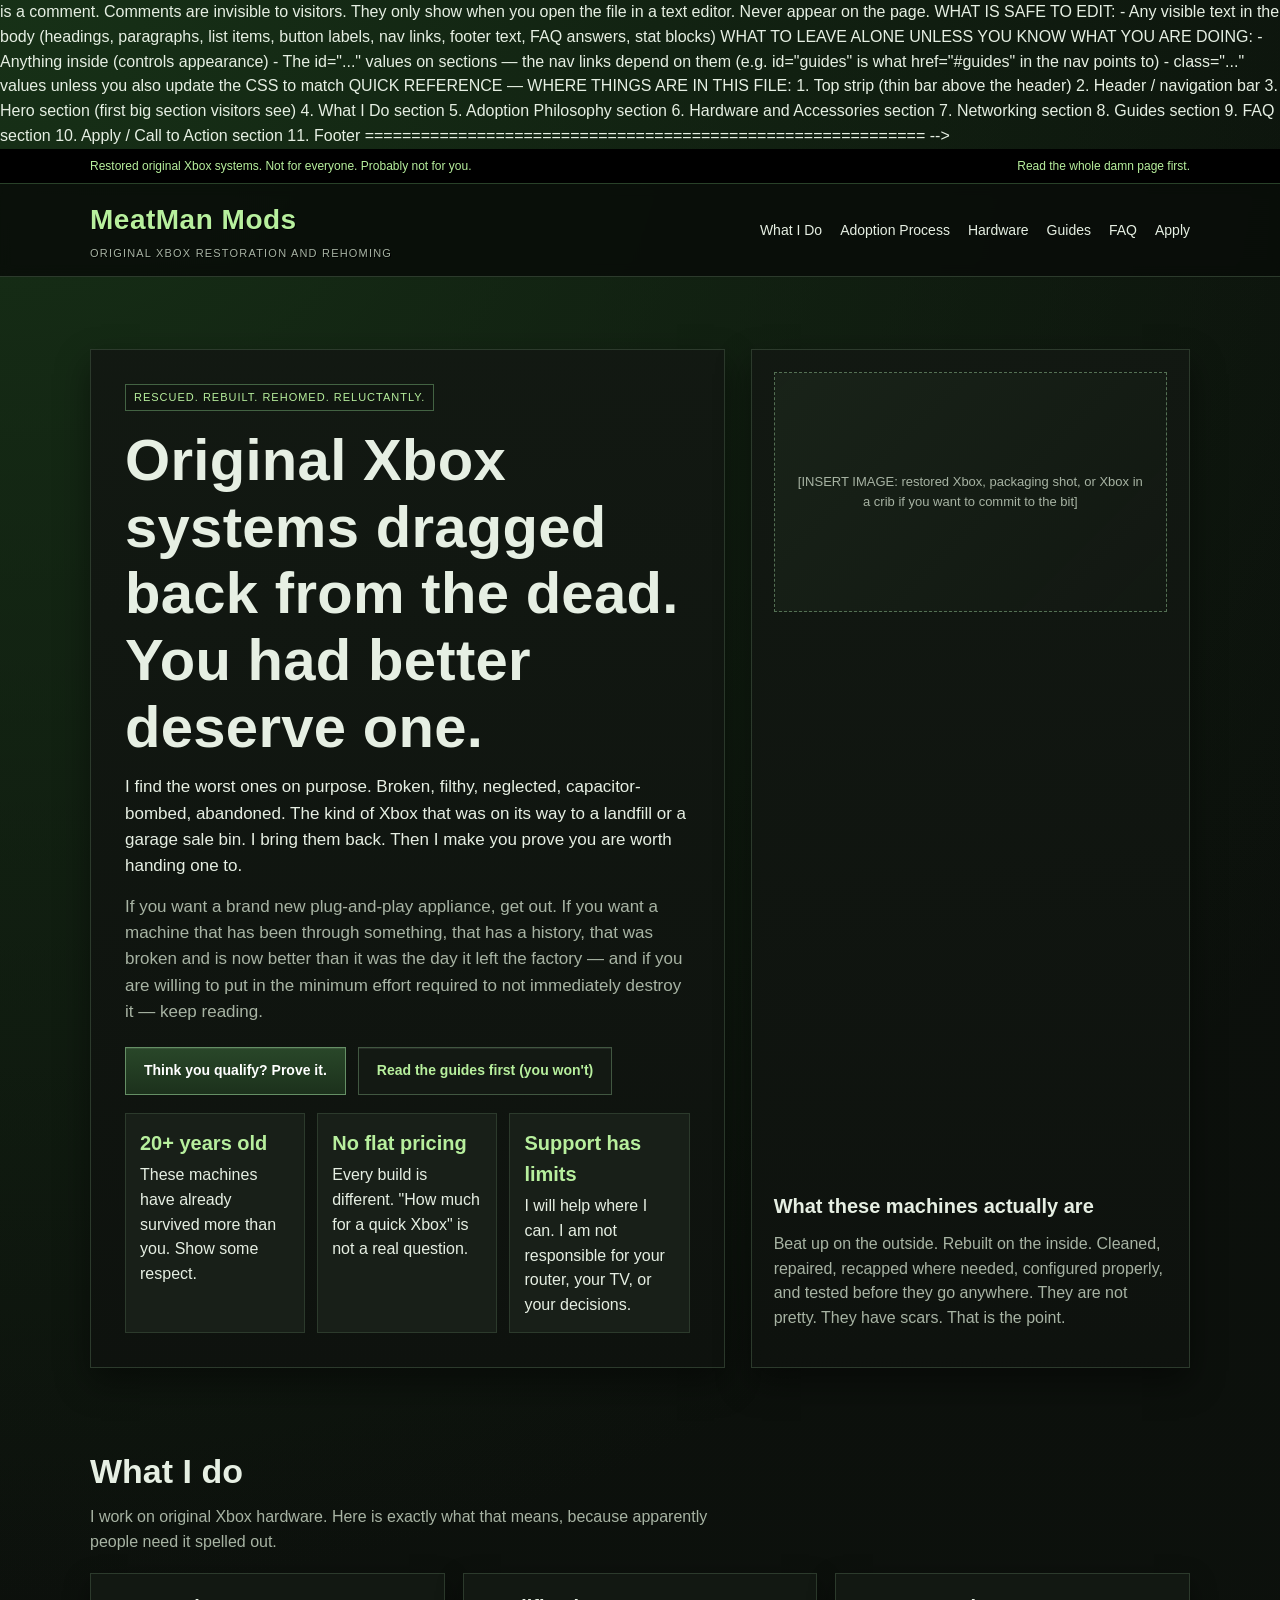
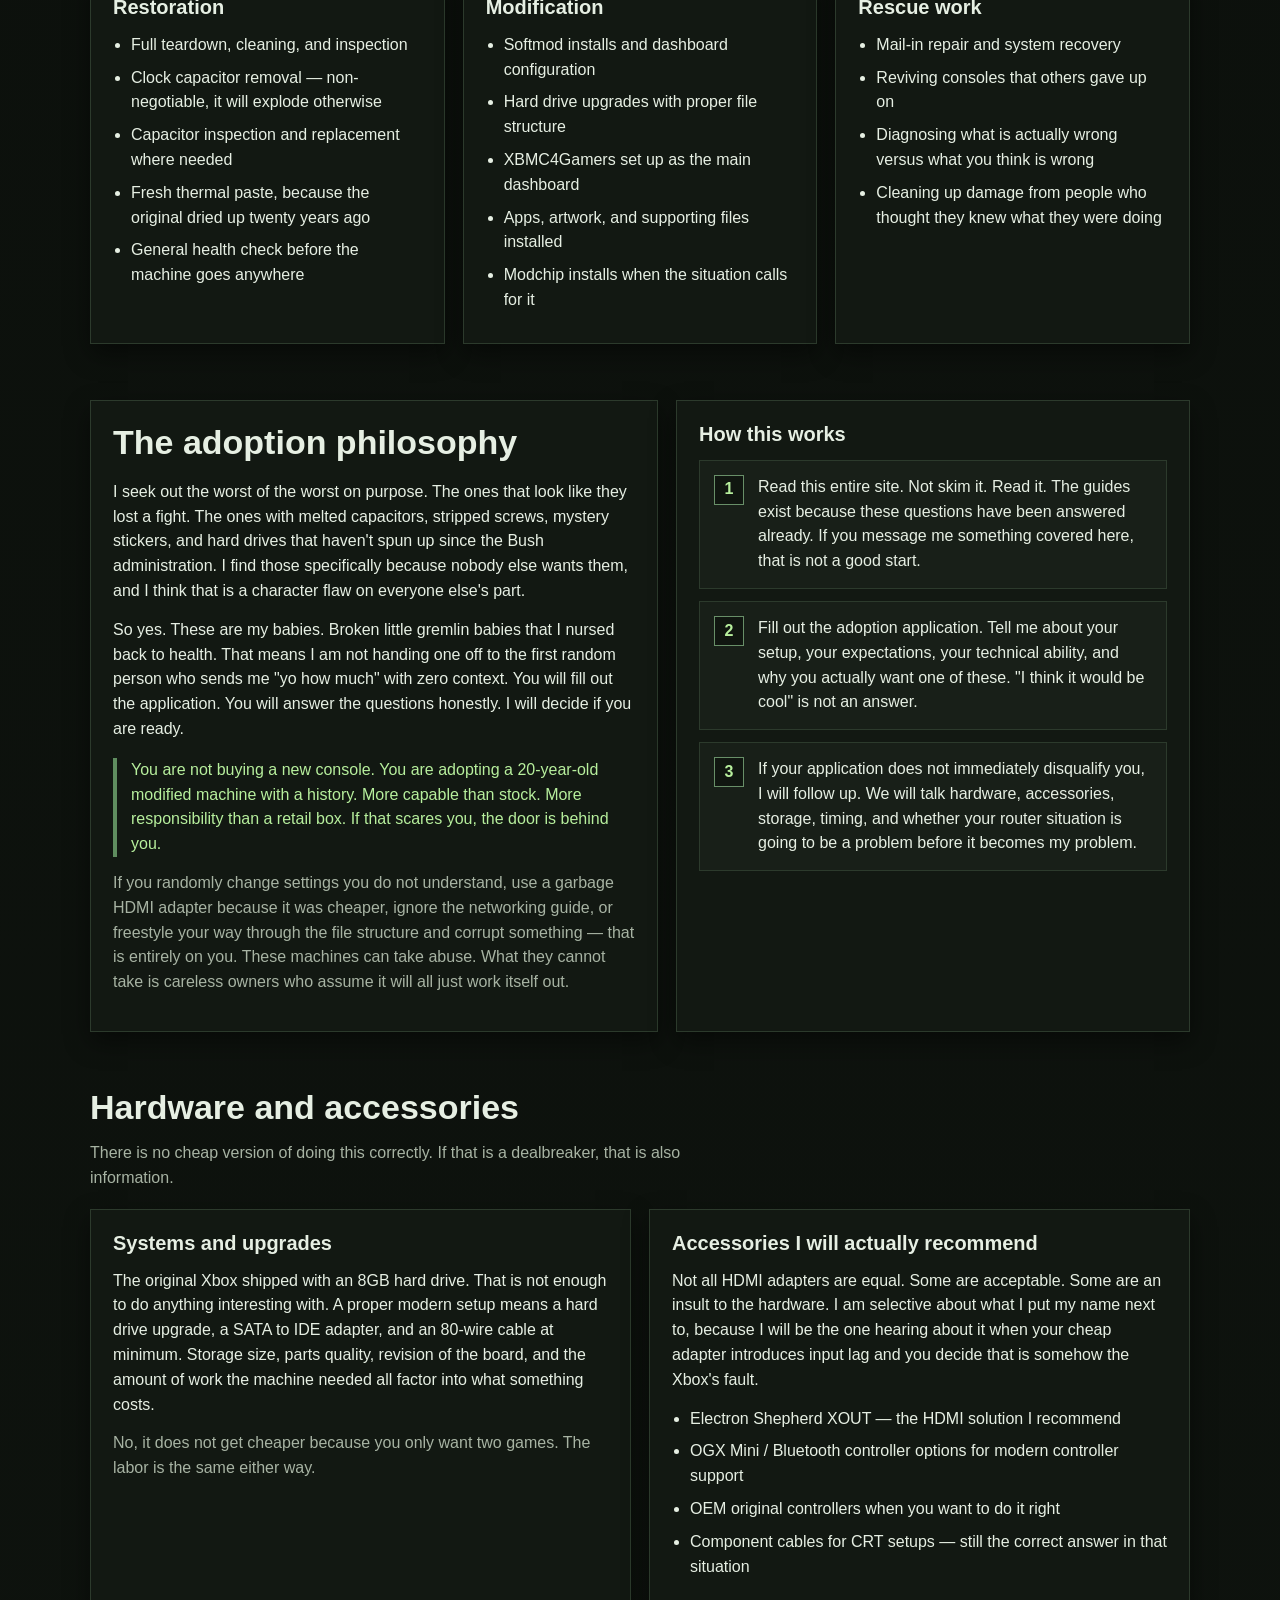
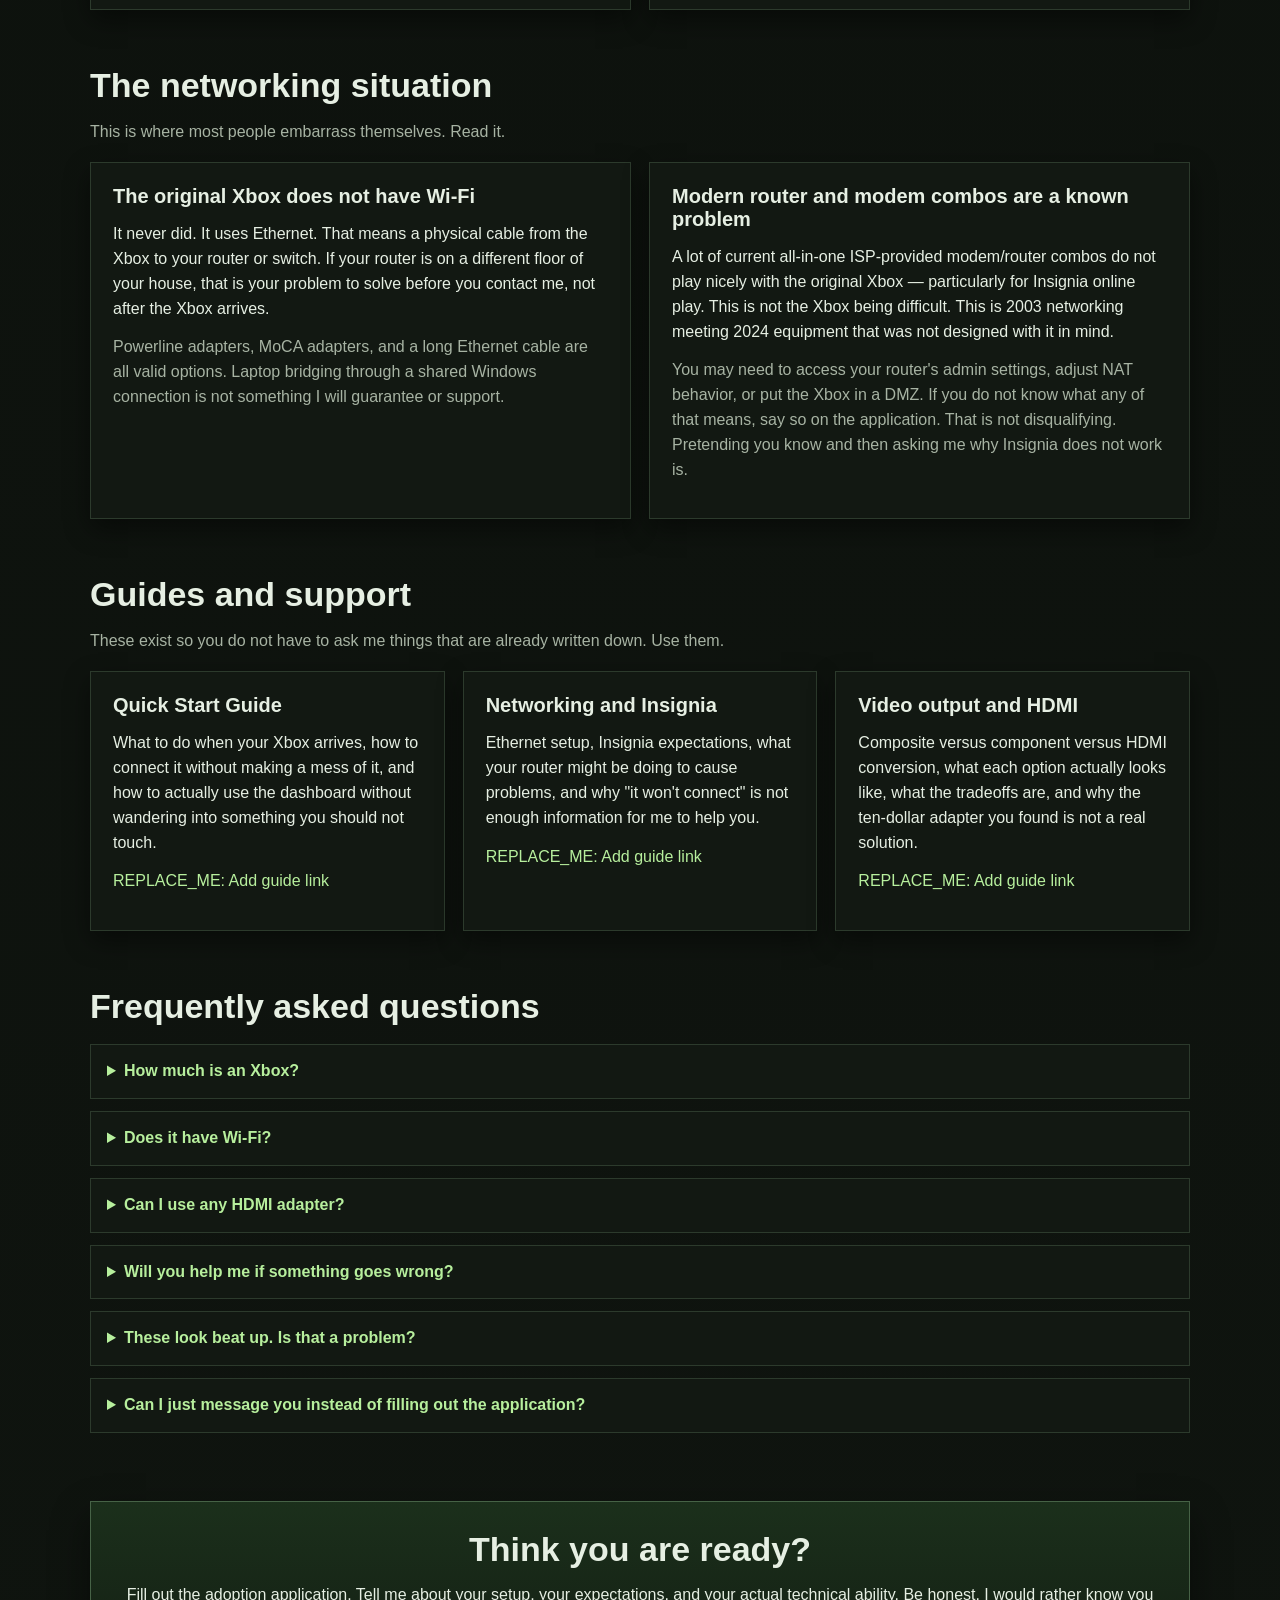
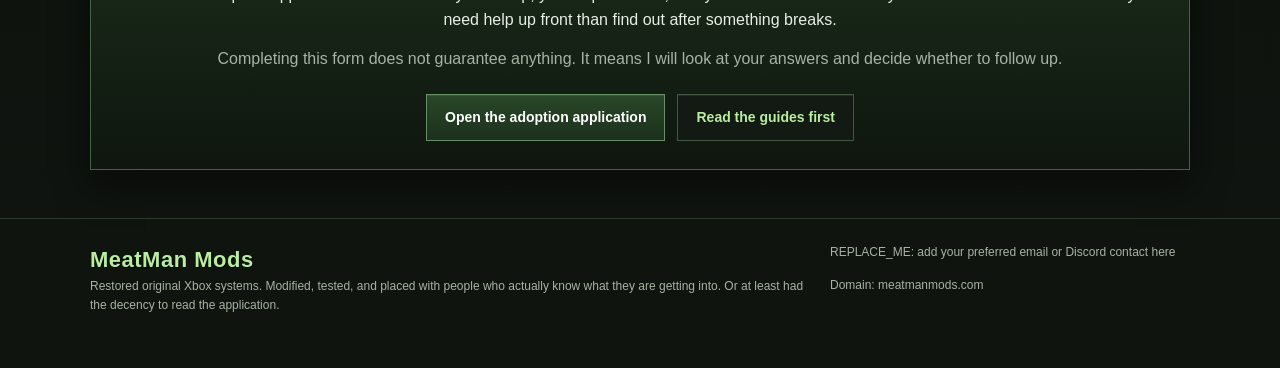
==== index.html @ f256f073 "Add files via upload" ====
<!DOCTYPE html>
<html lang="en">
<head>
  <!--
    ============================================================
    MEATMAN MODS — MAIN SITE (index.html)
    ============================================================

    HOW COMMENTS WORK IN THIS FILE:
    Anything between  <!-- and -->  is a comment.
    Comments are invisible to visitors. They only show when
    you open the file in a text editor. Never appear on the page.

    WHAT IS SAFE TO EDIT:
    - Any visible text in the body (headings, paragraphs, list items,
      button labels, nav links, footer text, FAQ answers, stat blocks)

    WHAT TO LEAVE ALONE UNLESS YOU KNOW WHAT YOU ARE DOING:
    - Anything inside  <style> ... </style>  (controls appearance)
    - The  id="..."  values on sections — the nav links depend on them
      (e.g. id="guides" is what  href="#guides"  in the nav points to)
    - class="..." values unless you also update the CSS to match

    QUICK REFERENCE — WHERE THINGS ARE IN THIS FILE:
    1. Top strip (thin bar above the header)
    2. Header / navigation bar
    3. Hero section (first big section visitors see)
    4. What I Do section
    5. Adoption Philosophy section
    6. Hardware and Accessories section
    7. Networking section
    8. Guides section
    9. FAQ section
    10. Apply / Call to Action section
    11. Footer
    ============================================================
  -->

  <meta charset="UTF-8" />
  <meta name="viewport" content="width=device-width, initial-scale=1.0" />

  <!-- PAGE TITLE — shows in the browser tab and in search results -->
  <title>MeatMan Mods</title>
  <link rel="icon" type="image/x-icon" href="/favicon.ico">

  <!--
    META DESCRIPTION — the text that appears under your site name
    in Google search results. Edit the content="..." value.
  -->
  <meta name="description" content="Restored and modified original Xbox systems, accessories, repair work, and setup guidance from MeatMan Mods." />

  <style>
    /*
      ============================================================
      GLOBAL THEME VARIABLES
      ------------------------------------------------------------
      These are the site-wide color values.
      Change a value here and it updates everywhere that color is used.
      --bg         = main page background
      --green      = standard green accent
      --green-bright = bright green used for headings and highlights
      --text       = main body text color
      --muted      = dimmer secondary text color
      ============================================================
    */
    :root {
      --bg: #0b0f0b;
      --panel: #121812;
      --panel-2: #181f18;
      --line: #2c3a2c;
      --green: #8acb88;
      --green-bright: #b7ef9d;
      --text: #e6efe3;
      --muted: #a7b3a3;
      --shadow: rgba(0,0,0,0.45);
      --max: 1100px;
    }

    * { box-sizing: border-box; }
    html { scroll-behavior: smooth; }

    /*
      ============================================================
      BASE PAGE STYLING
      Controls the full page background, body font, and default text.
      ============================================================
    */
    body {
      margin: 0;
      font-family: Verdana, Tahoma, Arial, sans-serif;
      background:
        radial-gradient(circle at top left, #173117 0%, transparent 30%),
        linear-gradient(180deg, #0b0f0b 0%, #0f140f 100%);
      color: var(--text);
      line-height: 1.55;
    }

    a {
      color: var(--green-bright);
      text-decoration: none;
    }

    a:hover {
      text-decoration: underline;
    }

    .wrap {
      width: min(calc(100% - 32px), var(--max));
      margin: 0 auto;
    }

    /*
      ============================================================
      TOP STRIP
      Thin bar above the main header.
      ============================================================
    */
    .top-strip {
      background: #000;
      color: var(--green-bright);
      border-bottom: 1px solid #294129;
      font-size: 12px;
      padding: 8px 0;
    }

    .top-strip .wrap {
      display: flex;
      justify-content: space-between;
      gap: 16px;
      flex-wrap: wrap;
    }

    /*
      ============================================================
      STICKY HEADER + NAVIGATION
      Stays at the top while scrolling.
      Nav links use href="#sectionid" to jump to sections below.
      ============================================================
    */
    header {
      border-bottom: 1px solid var(--line);
      background: rgba(9, 12, 9, 0.86);
      backdrop-filter: blur(6px);
      position: sticky;
      top: 0;
      z-index: 50;
    }

    .nav {
      display: flex;
      align-items: center;
      justify-content: space-between;
      gap: 20px;
      padding: 14px 0;
    }

    .brand {
      font-size: 28px;
      font-weight: 700;
      letter-spacing: 0.5px;
      color: var(--green-bright);
      text-shadow: 1px 1px 0 #000;
    }

    .brand small {
      display: block;
      font-size: 11px;
      color: var(--muted);
      font-weight: 400;
      letter-spacing: 1.2px;
      text-transform: uppercase;
      margin-top: 3px;
    }

    nav ul {
      margin: 0;
      padding: 0;
      list-style: none;
      display: flex;
      gap: 18px;
      flex-wrap: wrap;
      justify-content: flex-end;
    }

    nav a {
      color: var(--text);
      font-size: 14px;
    }

    /*
      ============================================================
      HERO SECTION
      First major section visitors see.
      Left card = main message and buttons.
      Right card = image slot and supporting text.
      ============================================================
    */
    .hero {
      padding: 72px 0 56px;
    }

    .hero-grid {
      display: grid;
      grid-template-columns: 1.3fr 0.9fr;
      gap: 26px;
      align-items: stretch;
    }

    .card {
      background: linear-gradient(180deg, rgba(18,24,18,0.96), rgba(14,18,14,0.96));
      border: 1px solid var(--line);
      box-shadow: 0 14px 32px var(--shadow);
    }

    .hero-main {
      padding: 34px;
    }

    .eyebrow {
      display: inline-block;
      padding: 4px 8px;
      border: 1px solid #436343;
      background: #101610;
      color: var(--green-bright);
      font-size: 11px;
      text-transform: uppercase;
      letter-spacing: 1px;
      margin-bottom: 16px;
    }

    h1, h2, h3 {
      line-height: 1.15;
      margin: 0 0 14px;
    }

    h1 {
      font-size: clamp(34px, 6vw, 58px);
      letter-spacing: 0.3px;
    }

    h2 {
      font-size: clamp(26px, 4vw, 34px);
    }

    h3 {
      font-size: 20px;
    }

    p {
      margin: 0 0 14px;
      color: var(--text);
    }

    .muted {
      color: var(--muted);
    }

    .hero-copy {
      font-size: 17px;
      max-width: 62ch;
    }

    /*
      BUTTONS
      .btn = main green button
      .btn.secondary = outlined/dark secondary button
    */
    .button-row {
      display: flex;
      flex-wrap: wrap;
      gap: 12px;
      margin-top: 22px;
    }

    .btn {
      display: inline-block;
      padding: 12px 18px;
      border: 1px solid #658f65;
      background: linear-gradient(180deg, #294729, #1c311c);
      color: #fff;
      font-weight: 700;
      font-size: 14px;
      box-shadow: inset 0 1px 0 rgba(255,255,255,0.08);
    }

    .btn.secondary {
      background: #131913;
      color: var(--green-bright);
      border-color: #415741;
    }

    .hero-side {
      padding: 22px;
      display: flex;
      flex-direction: column;
      justify-content: space-between;
      gap: 18px;
    }

    /*
      IMAGE SLOT PLACEHOLDER
      Replace with a real <img> tag when you have a photo.
      See the comment in the body HTML below for instructions.
    */
    .image-slot {
      min-height: 240px;
      border: 1px dashed #547054;
      background:
        linear-gradient(135deg, rgba(138,203,136,0.08), rgba(138,203,136,0.02)),
        #0f140f;
      display: grid;
      place-items: center;
      color: var(--muted);
      text-align: center;
      padding: 18px;
      font-size: 13px;
    }

    /* Stat blocks in the hero section */
    .stats {
      display: grid;
      grid-template-columns: repeat(3, 1fr);
      gap: 12px;
      margin-top: 18px;
    }

    .stat {
      border: 1px solid var(--line);
      background: var(--panel-2);
      padding: 14px;
    }

    .stat strong {
      display: block;
      color: var(--green-bright);
      font-size: 20px;
      margin-bottom: 4px;
    }

    section {
      padding: 28px 0;
    }

    .section-head {
      margin-bottom: 18px;
      max-width: 72ch;
    }

    /* Grid layouts used throughout the page */
    .grid-3 {
      display: grid;
      grid-template-columns: repeat(3, 1fr);
      gap: 18px;
    }

    .grid-2 {
      display: grid;
      grid-template-columns: repeat(2, 1fr);
      gap: 18px;
    }

    /* Panel box — dark bordered box used throughout sections */
    .panel {
      background: var(--panel);
      border: 1px solid var(--line);
      padding: 22px;
      box-shadow: 0 10px 24px var(--shadow);
    }

    .panel ul {
      margin: 12px 0 0 18px;
      padding: 0;
    }

    .panel li { margin-bottom: 8px; }

    /* Adoption section uses a two-column panel layout */
    .adoption {
      display: grid;
      grid-template-columns: 1.05fr 0.95fr;
      gap: 18px;
    }

    /* Pull quote with left green border */
    .quote {
      border-left: 4px solid #5f8d5f;
      padding-left: 14px;
      color: var(--green-bright);
      margin-top: 16px;
    }

    /* Numbered step boxes — numbers are auto-generated by CSS counter */
    .steps {
      counter-reset: step;
      display: grid;
      gap: 12px;
    }

    .step {
      border: 1px solid var(--line);
      padding: 14px 16px;
      background: var(--panel-2);
      position: relative;
      padding-left: 58px;
    }

    .step::before {
      counter-increment: step;
      content: counter(step);
      position: absolute;
      left: 14px;
      top: 14px;
      width: 28px;
      height: 28px;
      border: 1px solid #688f68;
      display: grid;
      place-items: center;
      color: var(--green-bright);
      font-weight: bold;
      background: #101610;
    }

    /* FAQ accordion — uses native HTML <details> and <summary> elements */
    .faq details {
      border: 1px solid var(--line);
      background: var(--panel);
      padding: 14px 16px;
      margin-bottom: 12px;
    }

    .faq summary {
      cursor: pointer;
      font-weight: 700;
      color: var(--green-bright);
    }

    .faq p {
      margin-top: 10px;
      color: var(--text);
    }

    /* Call to action box at the bottom of the page */
    .cta {
      padding: 28px;
      text-align: center;
      background: linear-gradient(180deg, rgba(28,49,28,0.95), rgba(15,22,15,0.95));
      border: 1px solid #466246;
      box-shadow: 0 16px 36px var(--shadow);
    }

    /* Footer */
    footer {
      border-top: 1px solid var(--line);
      margin-top: 20px;
      padding: 24px 0 40px;
      color: var(--muted);
      font-size: 13px;
    }

    .footer-grid {
      display: grid;
      grid-template-columns: 2fr 1fr;
      gap: 20px;
    }

    .tiny {
      font-size: 12px;
      color: var(--muted);
    }

    /*
      ============================================================
      MOBILE RESPONSIVE RULES
      When the screen is narrow, columns stack vertically.
      ============================================================
    */
    @media (max-width: 900px) {
      .hero-grid,
      .adoption,
      .grid-3,
      .grid-2,
      .footer-grid {
        grid-template-columns: 1fr;
      }

      .stats {
        grid-template-columns: 1fr;
      }

      .nav {
        flex-direction: column;
        align-items: flex-start;
      }

      nav ul {
        justify-content: flex-start;
      }

      .hero {
        padding-top: 44px;
      }
    }
  </style>
</head>
<body>

  <!--
    ============================================================
    1. TOP STRIP
    The thin black bar at the very top of the page.
    Two pieces of text — left side and right side.
    Edit either piece of text freely.
    ============================================================
  -->
  <div class="top-strip">
    <div class="wrap">
      <div>Restored original Xbox systems. Not for everyone. Probably not for you.</div>
      <div>Read the whole damn page first.</div>
    </div>
  </div>

  <!--
    ============================================================
    2. HEADER / NAVIGATION BAR
    Stays fixed at the top while scrolling.

    BRAND NAME: edit the text inside <div class="brand"> — the big
    name — and the <small> tag beneath it for the tagline.

    NAV LINKS: each <li><a href="#sectionid">Label</a></li> is one
    nav link. The href="#..." must match the id="..." on the section
    it points to below. Do not change the href values unless you
    also change the matching id on the section.
    ============================================================
  -->
  <header>
    <div class="wrap nav">
      <div class="brand">
        MeatMan Mods
        <small>Original Xbox restoration and rehoming</small>
      </div>
      <nav>
        <ul>
          <li><a href="#what-i-do">What I Do</a></li>
          <li><a href="#adoption">Adoption Process</a></li>
          <li><a href="#hardware">Hardware</a></li>
          <li><a href="#guides">Guides</a></li>
          <li><a href="#faq">FAQ</a></li>
          <li><a href="#apply">Apply</a></li>
        </ul>
      </nav>
    </div>
  </header>

  <main>

    <!--
      ============================================================
      3. HERO SECTION — first thing visitors see
      ============================================================
      LEFT CARD (hero-main):
      - eyebrow: the small all-caps label above the headline
      - h1: the main headline
      - hero-copy paragraphs: the body text beneath the headline
      - button-row: the two buttons (primary and secondary)
      - stats: three stat blocks at the bottom of the left card

      RIGHT CARD (hero-side):
      - image-slot: placeholder for a photo — see instructions below
      - h3 + paragraph: the supporting text beneath the image

      ADDING A REAL IMAGE:
      When you have a photo, replace this entire div:
        <div class="image-slot">...</div>
      with this:
        <img src="images/your-photo.jpg" alt="Description" style="width:100%; display:block;" />
      Put the image file in an  images/  folder in your repo.
      ============================================================
    -->
    <section class="hero">
      <div class="wrap hero-grid">

        <!-- Left card: main message -->
        <div class="card hero-main">

          <!-- Small label above the headline — all caps, edit freely -->
          <div class="eyebrow">Rescued. Rebuilt. Rehomed. Reluctantly.</div>

          <!-- Main headline -->
          <h1>Original Xbox systems dragged back from the dead. You had better deserve one.</h1>

          <!-- First body paragraph beneath the headline -->
          <p class="hero-copy">
            I find the worst ones on purpose. Broken, filthy, neglected, capacitor-bombed, abandoned. The kind of Xbox that was on its way to a landfill or a garage sale bin. I bring them back. Then I make you prove you are worth handing one to.
          </p>

          <!-- Second body paragraph — uses .muted for slightly dimmer colour -->
          <p class="hero-copy muted">
            If you want a brand new plug-and-play appliance, get out. If you want a machine that has been through something, that has a history, that was broken and is now better than it was the day it left the factory — and if you are willing to put in the minimum effort required to not immediately destroy it — keep reading.
          </p>

          <!--
            BUTTONS
            The first button is the primary action (solid green).
            The second has class="btn secondary" for the outlined style.
            Edit the text between <a ...> and </a> to change button labels.
            Edit href="#apply" or href="#guides" to change where they go.
          -->
          <div class="button-row">
            <a class="btn" href="#apply">Think you qualify? Prove it.</a>
            <a class="btn secondary" href="#guides">Read the guides first (you won't)</a>
          </div>

          <!--
            STAT BLOCKS — three small boxes at the bottom of the left card.
            Each .stat has a <strong> for the bold headline and then body text.
            Edit the <strong> text and the paragraph text freely.
          -->
          <div class="stats">
            <div class="stat">
              <strong>20+ years old</strong>
              These machines have already survived more than you. Show some respect.
            </div>
            <div class="stat">
              <strong>No flat pricing</strong>
              Every build is different. "How much for a quick Xbox" is not a real question.
            </div>
            <div class="stat">
              <strong>Support has limits</strong>
              I will help where I can. I am not responsible for your router, your TV, or your decisions.
            </div>
          </div>
        </div>

        <!-- Right card: image + supporting text -->
        <div class="card hero-side">

          <!--
            IMAGE PLACEHOLDER — replace this div with an <img> tag when ready.
            To replace: delete the entire <div class="image-slot">...</div>
            and paste:  <img src="images/yourphoto.jpg" alt="Restored Xbox" style="width:100%; display:block;" />
          -->
          <div class="image-slot">[INSERT IMAGE: restored Xbox, packaging shot, or Xbox in a crib if you want to commit to the bit]</div>

          <!-- Supporting text beneath the image -->
          <div>
            <h3>What these machines actually are</h3>
            <p class="muted">Beat up on the outside. Rebuilt on the inside. Cleaned, repaired, recapped where needed, configured properly, and tested before they go anywhere. They are not pretty. They have scars. That is the point.</p>
          </div>

        </div>
      </div>
    </section>

    <!--
      ============================================================
      4. WHAT I DO SECTION
      ============================================================
      id="what-i-do" — this is what the nav link href="#what-i-do" points to.
      Do not change the id unless you also update the nav link.

      section-head: the h2 title and subtitle paragraph for this section.
      grid-3: three panel boxes side by side.

      Each panel has an h3 title and a <ul> list.
      Edit the h3 and the <li> items freely.
      To add a list item: copy a <li> line, paste it, change the text.
      To remove one: delete the <li> line.
      ============================================================
    -->
    <section id="what-i-do">
      <div class="wrap">

        <!-- Section heading and subtitle -->
        <div class="section-head">
          <h2>What I do</h2>
          <p class="muted">I work on original Xbox hardware. Here is exactly what that means, because apparently people need it spelled out.</p>
        </div>

        <!-- Three panel boxes — edit h3 titles and list items freely -->
        <div class="grid-3">

          <div class="panel">
            <h3>Restoration</h3>
            <ul>
              <li>Full teardown, cleaning, and inspection</li>
              <li>Clock capacitor removal — non-negotiable, it will explode otherwise</li>
              <li>Capacitor inspection and replacement where needed</li>
              <li>Fresh thermal paste, because the original dried up twenty years ago</li>
              <li>General health check before the machine goes anywhere</li>
            </ul>
          </div>

          <div class="panel">
            <h3>Modification</h3>
            <ul>
              <li>Softmod installs and dashboard configuration</li>
              <li>Hard drive upgrades with proper file structure</li>
              <li>XBMC4Gamers set up as the main dashboard</li>
              <li>Apps, artwork, and supporting files installed</li>
              <li>Modchip installs when the situation calls for it</li>
            </ul>
          </div>

          <div class="panel">
            <h3>Rescue work</h3>
            <ul>
              <li>Mail-in repair and system recovery</li>
              <li>Reviving consoles that others gave up on</li>
              <li>Diagnosing what is actually wrong versus what you think is wrong</li>
              <li>Cleaning up damage from people who thought they knew what they were doing</li>
            </ul>
          </div>

        </div>
      </div>
    </section>

    <!--
      ============================================================
      5. ADOPTION PHILOSOPHY SECTION
      ============================================================
      id="adoption" — matched by the nav link href="#adoption".

      Left panel: paragraphs and a pull quote (<p class="quote">).
      Right panel: h3 title and numbered step boxes.

      The steps are inside <div class="step"> — the numbers are
      generated automatically by CSS, so do not add them manually.
      Just edit the text inside each .step div.

      To add a step: copy a <div class="step">...</div> block and paste it.
      To remove a step: delete the entire <div class="step">...</div> block.
      ============================================================
    -->
    <section id="adoption">
      <div class="wrap adoption">

        <!-- Left panel: philosophy text -->
        <div class="panel">
          <div class="section-head">
            <h2>The adoption philosophy</h2>
          </div>

          <!-- Body paragraphs — edit freely -->
          <p>
            I seek out the worst of the worst on purpose. The ones that look like they lost a fight. The ones with melted capacitors, stripped screws, mystery stickers, and hard drives that haven't spun up since the Bush administration. I find those specifically because nobody else wants them, and I think that is a character flaw on everyone else's part.
          </p>
          <p>
            So yes. These are my babies. Broken little gremlin babies that I nursed back to health. That means I am not handing one off to the first random person who sends me "yo how much" with zero context. You will fill out the application. You will answer the questions honestly. I will decide if you are ready.
          </p>

          <!-- Pull quote — the green left-bordered highlighted line -->
          <p class="quote">
            You are not buying a new console. You are adopting a 20-year-old modified machine with a history. More capable than stock. More responsibility than a retail box. If that scares you, the door is behind you.
          </p>

          <!-- Muted paragraph — slightly dimmer colour -->
          <p class="muted">
            If you randomly change settings you do not understand, use a garbage HDMI adapter because it was cheaper, ignore the networking guide, or freestyle your way through the file structure and corrupt something — that is entirely on you. These machines can take abuse. What they cannot take is careless owners who assume it will all just work itself out.
          </p>
        </div>

        <!-- Right panel: process steps -->
        <div class="panel">
          <h3>How this works</h3>
          <div class="steps">
            <!-- Each .step div gets an auto-numbered circle from CSS -->
            <div class="step">
              Read this entire site. Not skim it. Read it. The guides exist because these questions have been answered already. If you message me something covered here, that is not a good start.
            </div>
            <div class="step">
              Fill out the adoption application. Tell me about your setup, your expectations, your technical ability, and why you actually want one of these. "I think it would be cool" is not an answer.
            </div>
            <div class="step">
              If your application does not immediately disqualify you, I will follow up. We will talk hardware, accessories, storage, timing, and whether your router situation is going to be a problem before it becomes my problem.
            </div>
          </div>
        </div>

      </div>
    </section>

    <!--
      ============================================================
      6. HARDWARE AND ACCESSORIES SECTION
      ============================================================
      id="hardware" — matched by the nav link href="#hardware".

      Two panel boxes side by side (grid-2).
      Edit h3 titles, paragraphs, and list items freely.
      ============================================================
    -->
    <section id="hardware">
      <div class="wrap">

        <div class="section-head">
          <h2>Hardware and accessories</h2>
          <p class="muted">There is no cheap version of doing this correctly. If that is a dealbreaker, that is also information.</p>
        </div>

        <div class="grid-2">

          <div class="panel">
            <h3>Systems and upgrades</h3>
            <p>The original Xbox shipped with an 8GB hard drive. That is not enough to do anything interesting with. A proper modern setup means a hard drive upgrade, a SATA to IDE adapter, and an 80-wire cable at minimum. Storage size, parts quality, revision of the board, and the amount of work the machine needed all factor into what something costs.</p>
            <p class="muted">No, it does not get cheaper because you only want two games. The labor is the same either way.</p>
          </div>

          <div class="panel">
            <h3>Accessories I will actually recommend</h3>
            <p>Not all HDMI adapters are equal. Some are acceptable. Some are an insult to the hardware. I am selective about what I put my name next to, because I will be the one hearing about it when your cheap adapter introduces input lag and you decide that is somehow the Xbox's fault.</p>
            <ul>
              <li>Electron Shepherd XOUT — the HDMI solution I recommend</li>
              <li>OGX Mini / Bluetooth controller options for modern controller support</li>
              <li>OEM original controllers when you want to do it right</li>
              <li>Component cables for CRT setups — still the correct answer in that situation</li>
            </ul>
          </div>

        </div>
      </div>
    </section>

    <!--
      ============================================================
      7. NETWORKING SECTION
      ============================================================
      id="networking" — not currently in the nav, but could be added.
      To add it to nav: add  <li><a href="#networking">Networking</a></li>
      inside the nav <ul>.

      Two panel boxes side by side (grid-2).
      Edit paragraphs freely.
      ============================================================
    -->
    <section id="networking">
      <div class="wrap">

        <div class="section-head">
          <h2>The networking situation</h2>
          <p class="muted">This is where most people embarrass themselves. Read it.</p>
        </div>

        <div class="grid-2">

          <div class="panel">
            <h3>The original Xbox does not have Wi-Fi</h3>
            <p>It never did. It uses Ethernet. That means a physical cable from the Xbox to your router or switch. If your router is on a different floor of your house, that is your problem to solve before you contact me, not after the Xbox arrives.</p>
            <p class="muted">Powerline adapters, MoCA adapters, and a long Ethernet cable are all valid options. Laptop bridging through a shared Windows connection is not something I will guarantee or support.</p>
          </div>

          <div class="panel">
            <h3>Modern router and modem combos are a known problem</h3>
            <p>A lot of current all-in-one ISP-provided modem/router combos do not play nicely with the original Xbox — particularly for Insignia online play. This is not the Xbox being difficult. This is 2003 networking meeting 2024 equipment that was not designed with it in mind.</p>
            <p class="muted">You may need to access your router's admin settings, adjust NAT behavior, or put the Xbox in a DMZ. If you do not know what any of that means, say so on the application. That is not disqualifying. Pretending you know and then asking me why Insignia does not work is.</p>
          </div>

        </div>
      </div>
    </section>

    <!--
      ============================================================
      8. GUIDES SECTION
      ============================================================
      id="guides" — matched by the nav link href="#guides".

      Three panel boxes (grid-3). Each has an h3 title, a paragraph,
      and a link. Replace the href="#" with actual guide URLs when ready.
      The REPLACE_ME text next to the link is a reminder — delete it
      once you have added a real link.
      ============================================================
    -->
    <section id="guides">
      <div class="wrap">

        <div class="section-head">
          <h2>Guides and support</h2>
          <p class="muted">These exist so you do not have to ask me things that are already written down. Use them.</p>
        </div>

        <div class="grid-3">

          <div class="panel">
            <h3>Quick Start Guide</h3>
            <p>What to do when your Xbox arrives, how to connect it without making a mess of it, and how to actually use the dashboard without wandering into something you should not touch.</p>
            <!-- Replace the # with your actual guide URL when you have one -->
            <p><a href="#">REPLACE_ME: Add guide link</a></p>
          </div>

          <div class="panel">
            <h3>Networking and Insignia</h3>
            <p>Ethernet setup, Insignia expectations, what your router might be doing to cause problems, and why "it won't connect" is not enough information for me to help you.</p>
            <p><a href="#">REPLACE_ME: Add guide link</a></p>
          </div>

          <div class="panel">
            <h3>Video output and HDMI</h3>
            <p>Composite versus component versus HDMI conversion, what each option actually looks like, what the tradeoffs are, and why the ten-dollar adapter you found is not a real solution.</p>
            <p><a href="#">REPLACE_ME: Add guide link</a></p>
          </div>

        </div>
      </div>
    </section>

    <!--
      ============================================================
      9. FAQ SECTION
      ============================================================
      id="faq" — matched by the nav link href="#faq".

      Each FAQ entry uses a <details> and <summary> tag pair.
      <summary> = the clickable question line (click to expand)
      <p> inside = the answer text that appears when expanded

      To add a new FAQ entry: copy an entire <details>...</details>
      block, paste it, and change the summary text and the <p> text.
      To remove an entry: delete the entire <details>...</details> block.
      ============================================================
    -->
    <section id="faq">
      <div class="wrap faq">

        <div class="section-head">
          <h2>Frequently asked questions</h2>
        </div>

        <!-- Each <details> block is one FAQ entry -->

        <details>
          <!-- summary = the clickable question -->
          <summary>How much is an Xbox?</summary>
          <!-- The answer text inside -->
          <p>There is no number I can give you right now. What it costs depends on the condition of the system I start with, what work it needs, what parts go into it, how much storage you want, and what configuration makes sense for your setup. Anyone selling modded original Xboxes at a flat rate is either cutting corners or lying to you. Possibly both.</p>
        </details>

        <details>
          <summary>Does it have Wi-Fi?</summary>
          <p>No. It is a 2001 console. It has an Ethernet port. Run a cable. If you absolutely cannot run a cable, read the networking guide and come to the application prepared to explain your situation honestly.</p>
        </details>

        <details>
          <summary>Can I use any HDMI adapter?</summary>
          <p>Technically yes. You can also put regular gas in a diesel engine and see what happens. The original Xbox outputs analog video. Every HDMI solution is doing signal conversion. The quality of that conversion varies dramatically. I recommend the Electron Shepherd XOUT. What you do with that information is your business.</p>
        </details>

        <details>
          <summary>Will you help me if something goes wrong?</summary>
          <p>Within reason. I will help with issues that are actually the Xbox's fault. I will not troubleshoot your ISP, diagnose your router firmware, or figure out why you changed a video setting you did not understand and now have no picture. Read the guides. If the problem is still clearly the hardware, reach out.</p>
        </details>

        <details>
          <summary>These look beat up. Is that a problem?</summary>
          <p>That is the whole point. I specifically look for the worst ones. The ones nobody else wanted. The shells have scratches, scuffs, missing stickers, mystery marks, and whatever else twenty-plus years of existence leaves behind. The insides are rebuilt. The outside tells a story. If you want something that looks factory fresh, buy something factory fresh. That is not what this is.</p>
        </details>

        <details>
          <summary>Can I just message you instead of filling out the application?</summary>
          <p>You can message me. I will send you the link to the application. Fill it out.</p>
        </details>

      </div>
    </section>

    <!--
      ============================================================
      10. APPLY / CALL TO ACTION SECTION
      ============================================================
      id="apply" — matched by the nav link href="#apply" and by
      the buttons throughout the page that say href="#apply".

      Edit the h2, the two <p> paragraphs, and the button text freely.

      The first button links to adoption-application.html.
      If you rename the application file, update that href too.
      ============================================================
    -->
    <section id="apply">
      <div class="wrap">
        <div class="cta">

          <!-- CTA headline -->
          <h2>Think you are ready?</h2>

          <!-- CTA body paragraphs -->
          <p>
            Fill out the adoption application. Tell me about your setup, your expectations, and your actual technical ability. Be honest. I would rather know you need help up front than find out after something breaks.
          </p>
          <p class="muted">
            Completing this form does not guarantee anything. It means I will look at your answers and decide whether to follow up.
          </p>

          <!--
            CTA BUTTONS
            First button links to the application form file.
            Second is a secondary link back to the guides section.
            Edit button label text freely.
          -->
          <div class="button-row" style="justify-content:center;">
            <a class="btn" href="adoption-application.html">Open the adoption application</a>
            <a class="btn secondary" href="#guides">Read the guides first</a>
          </div>

        </div>
      </div>
    </section>

  </main>

  <!--
    ============================================================
    11. FOOTER
    ============================================================
    Two columns: left side has brand name + description,
    right side has contact info and domain.

    REPLACE_ME lines: fill in your actual email or Discord and
    delete the REPLACE_ME text when done.

    Edit all text in the footer freely.
    ============================================================
  -->
  <footer>
    <div class="wrap footer-grid">

      <!-- Left column: brand name and description -->
      <div>
        <div class="brand" style="font-size:22px;">MeatMan Mods</div>
        <p class="tiny">Restored original Xbox systems. Modified, tested, and placed with people who actually know what they are getting into. Or at least had the decency to read the application.</p>
      </div>

      <!-- Right column: contact info — replace the REPLACE_ME text -->
      <div>
        <p class="tiny">REPLACE_ME: add your preferred email or Discord contact here</p>
        <p class="tiny">Domain: meatmanmods.com</p>
      </div>

    </div>
  </footer>

</body>
</html>
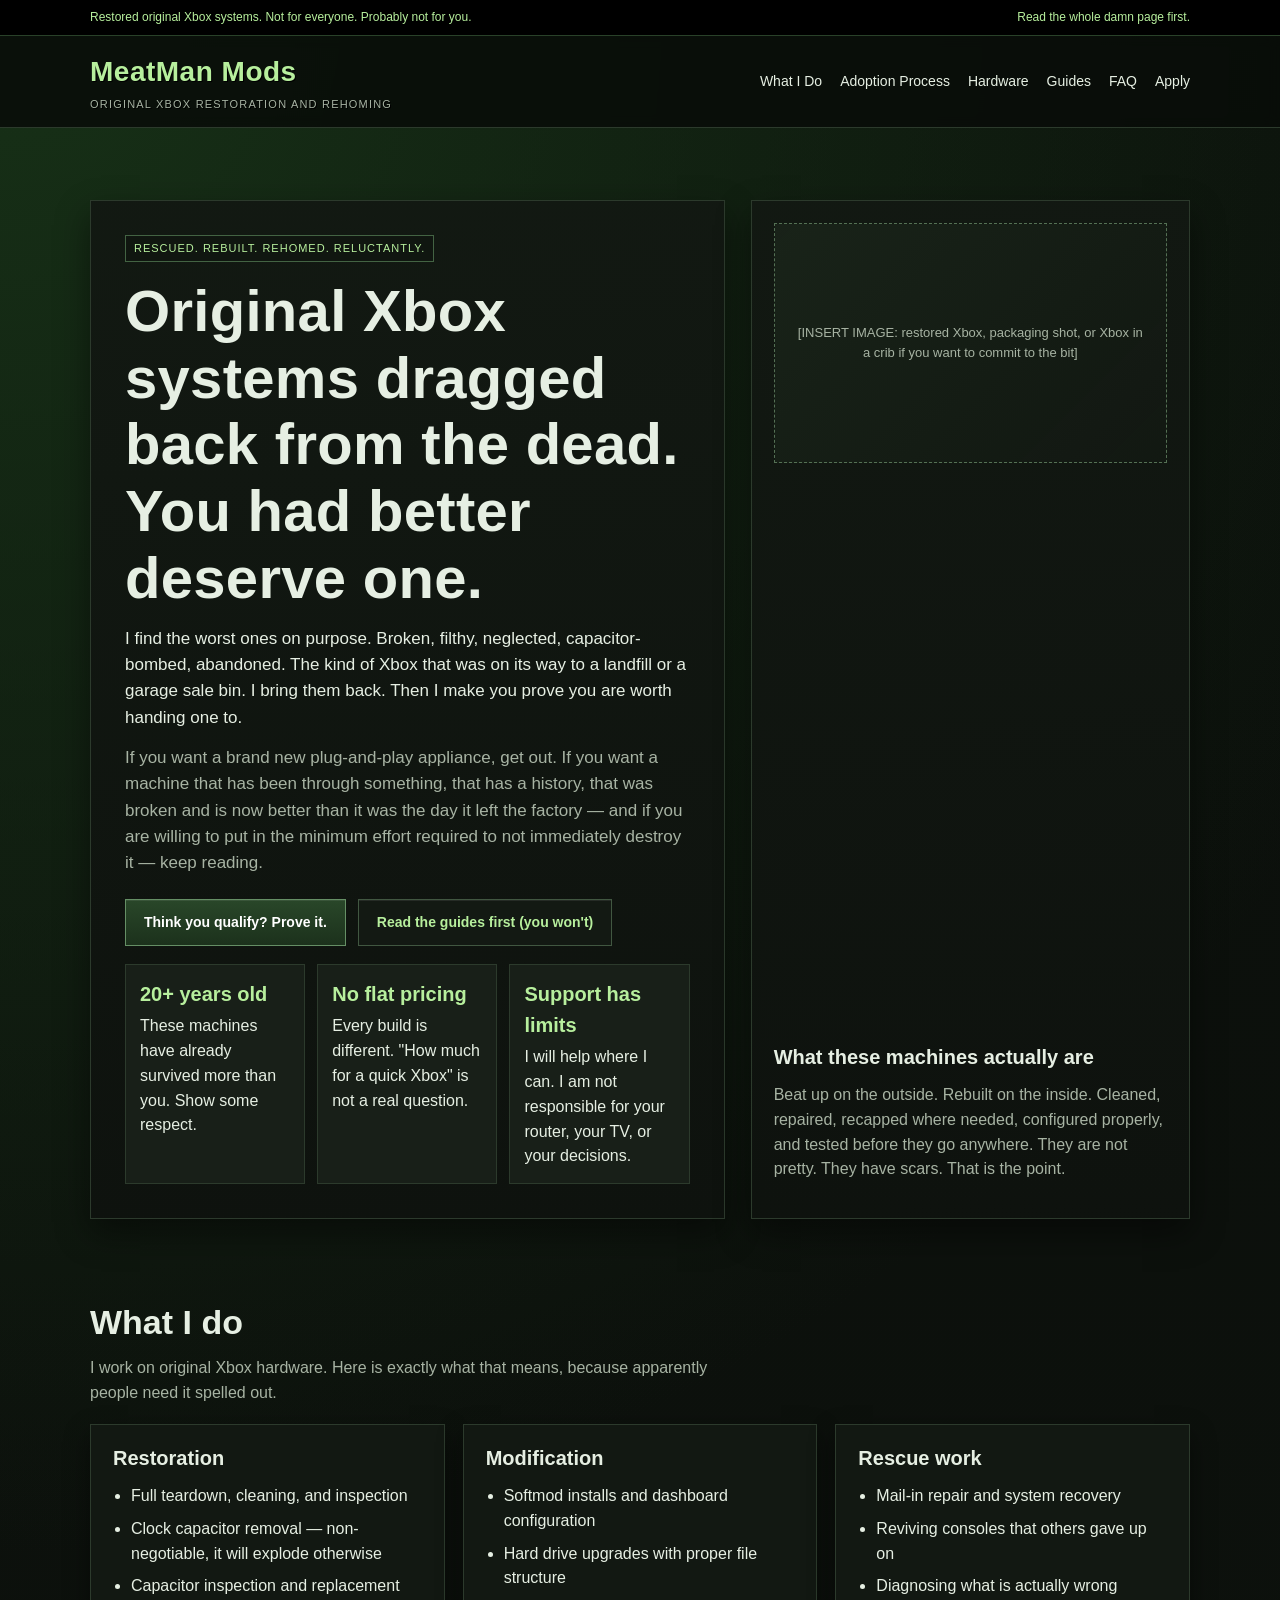
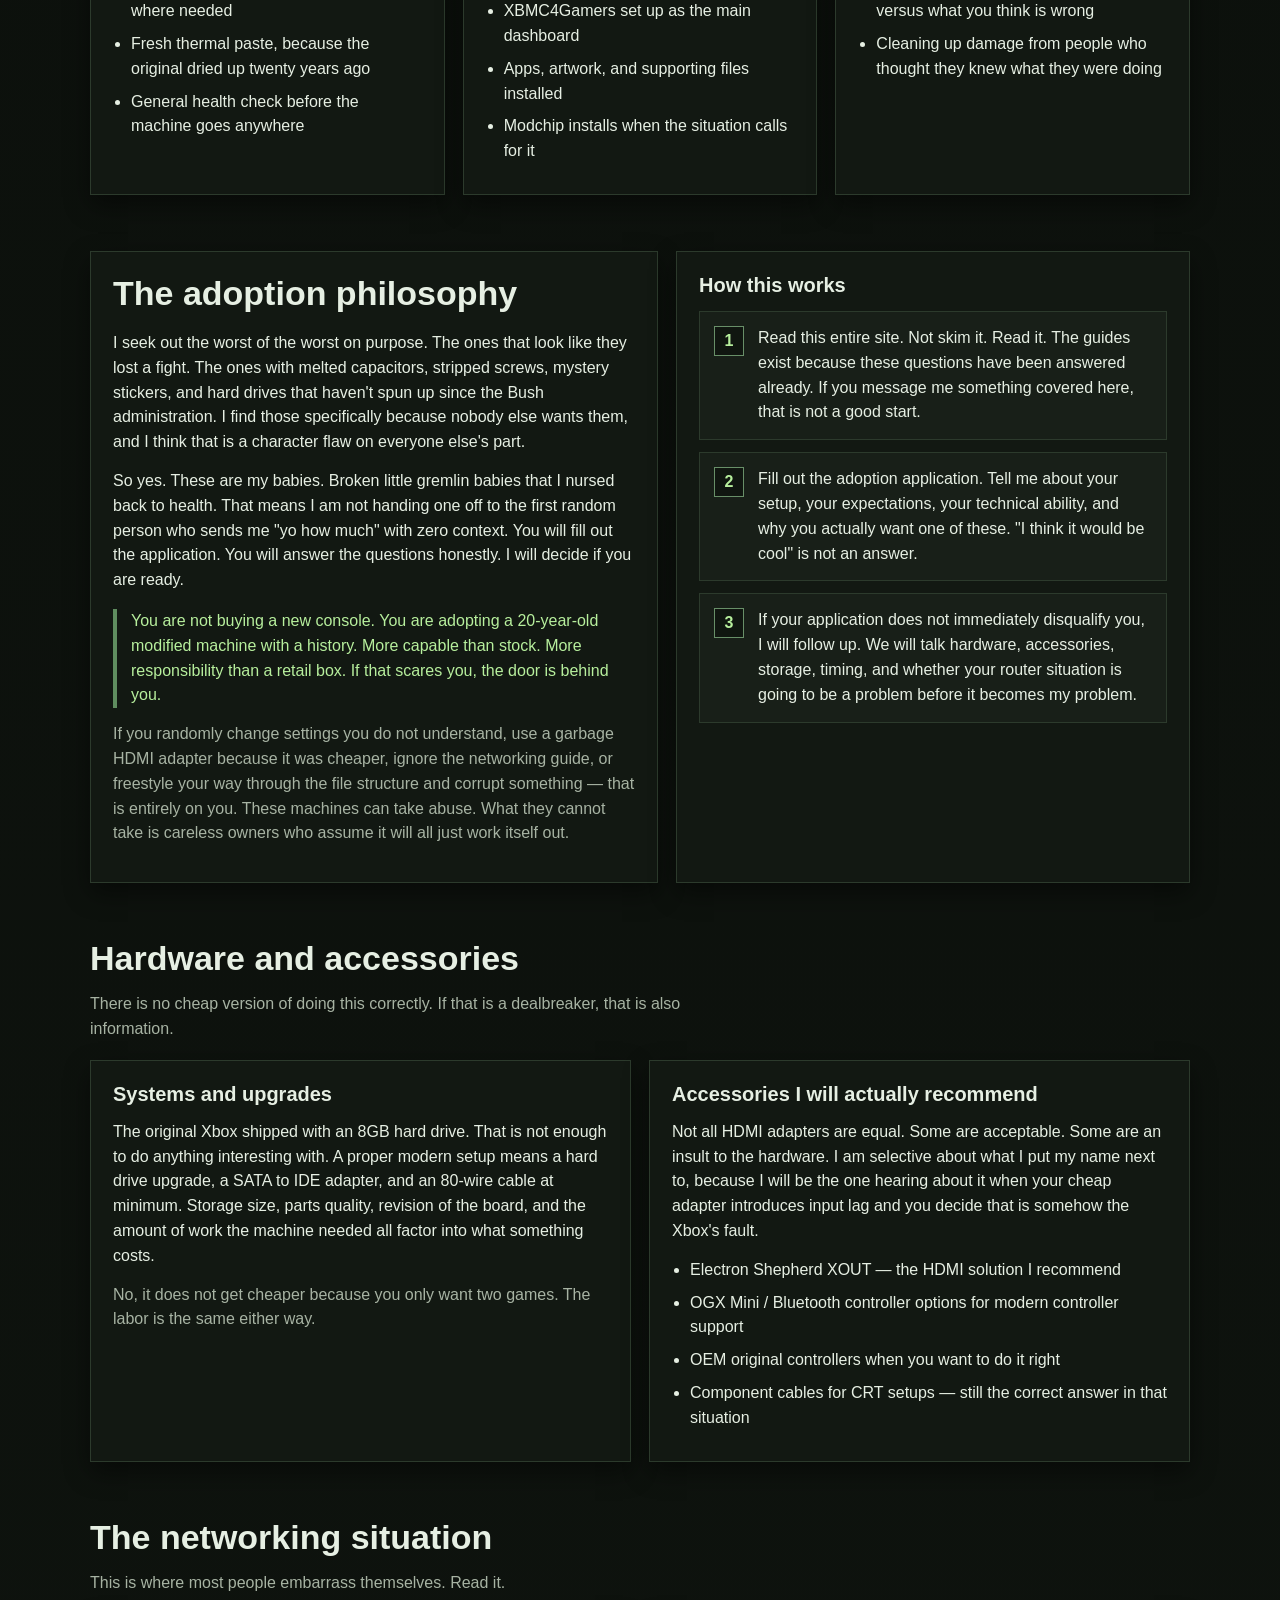
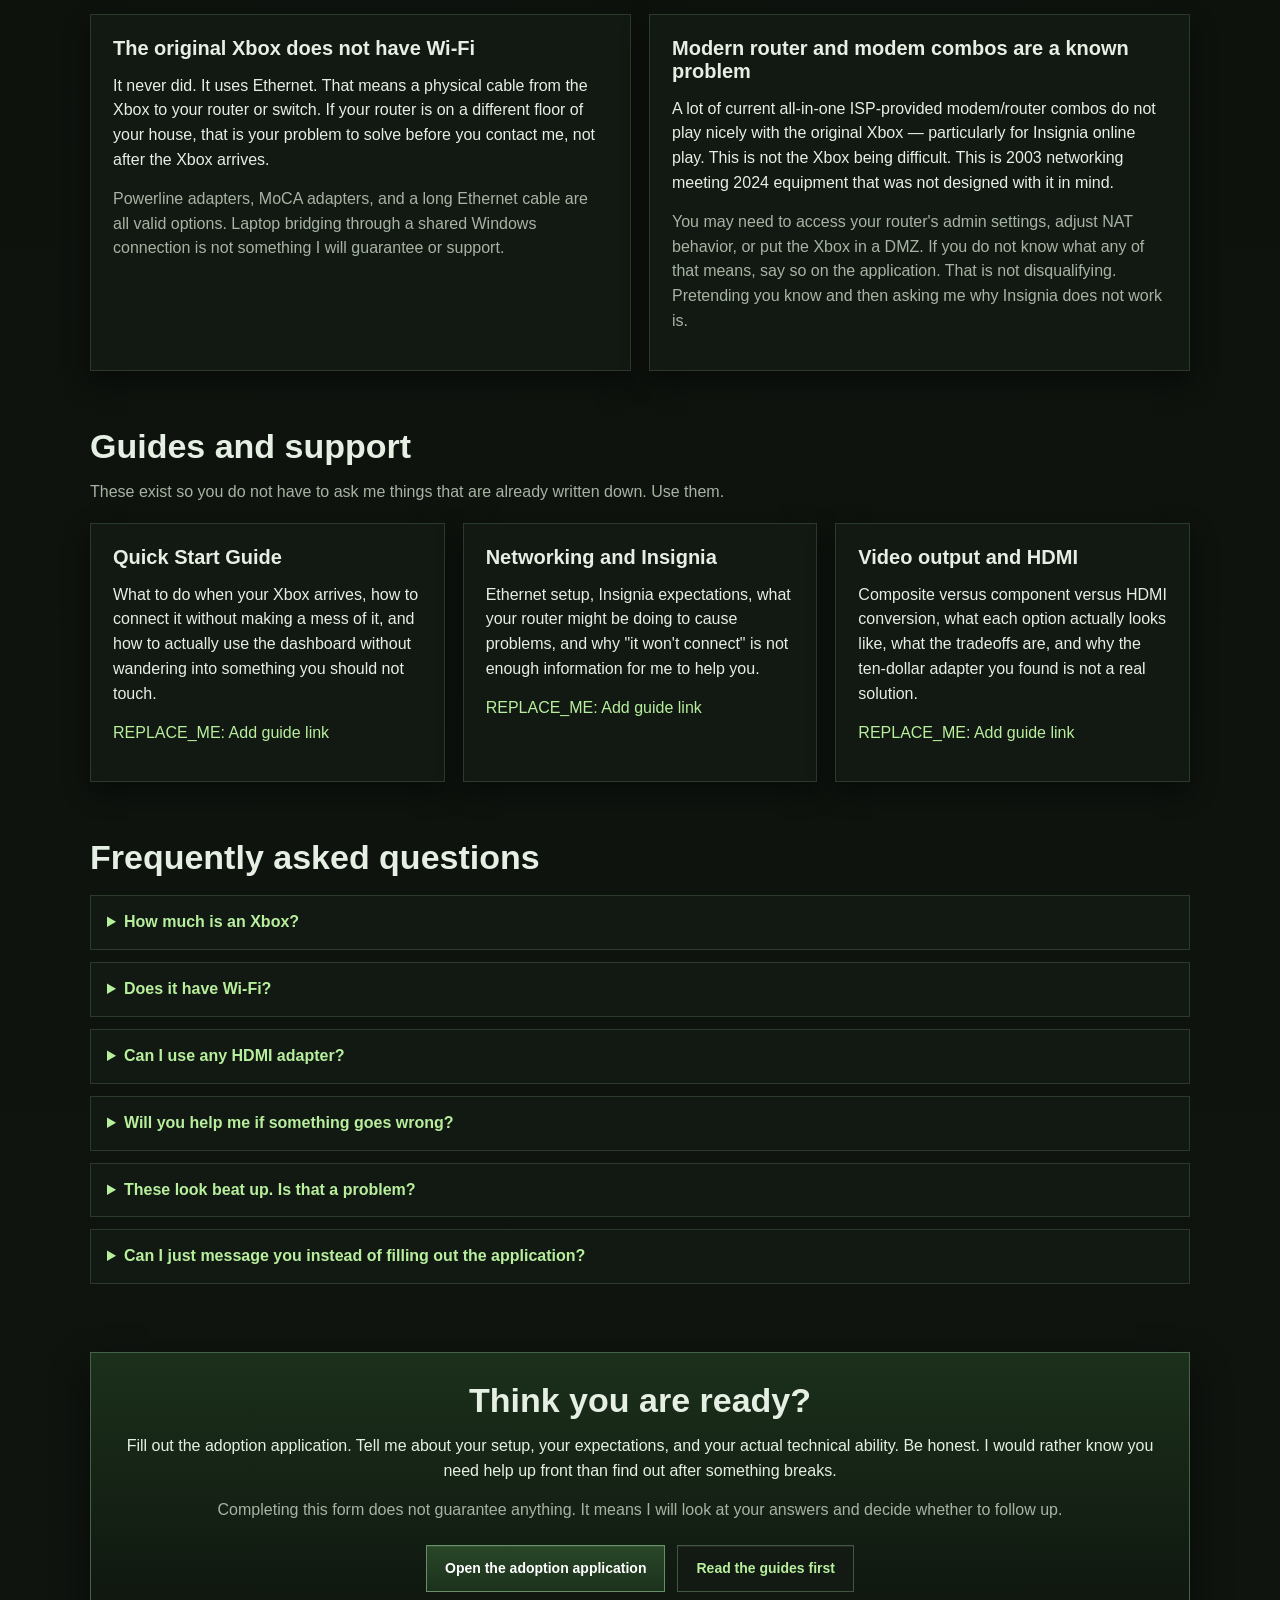
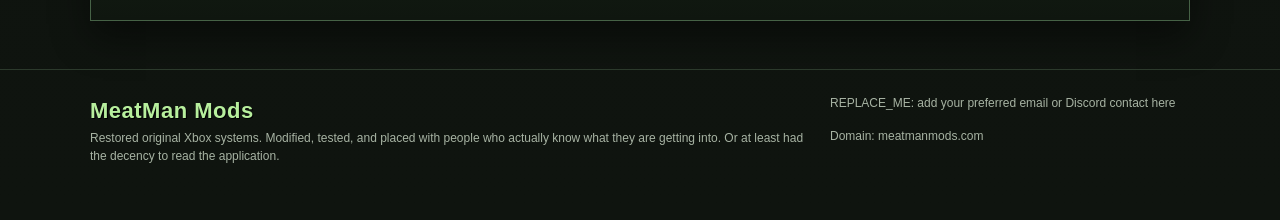
==== commit 9709d248: "fix: hide homepage editing notes" ====
--- a/index.html
+++ b/index.html
@@ -6,10 +6,9 @@
     MEATMAN MODS — MAIN SITE (index.html)
     ============================================================
 
-    HOW COMMENTS WORK IN THIS FILE:
-    Anything between  <!-- and -->  is a comment.
-    Comments are invisible to visitors. They only show when
-    you open the file in a text editor. Never appear on the page.
+    INTERNAL EDITING NOTES:
+    This entire block is an HTML comment and is not visible to visitors.
+    Keep comment delimiters out of the explanatory text inside this block.
 
     WHAT IS SAFE TO EDIT:
     - Any visible text in the body (headings, paragraphs, list items,
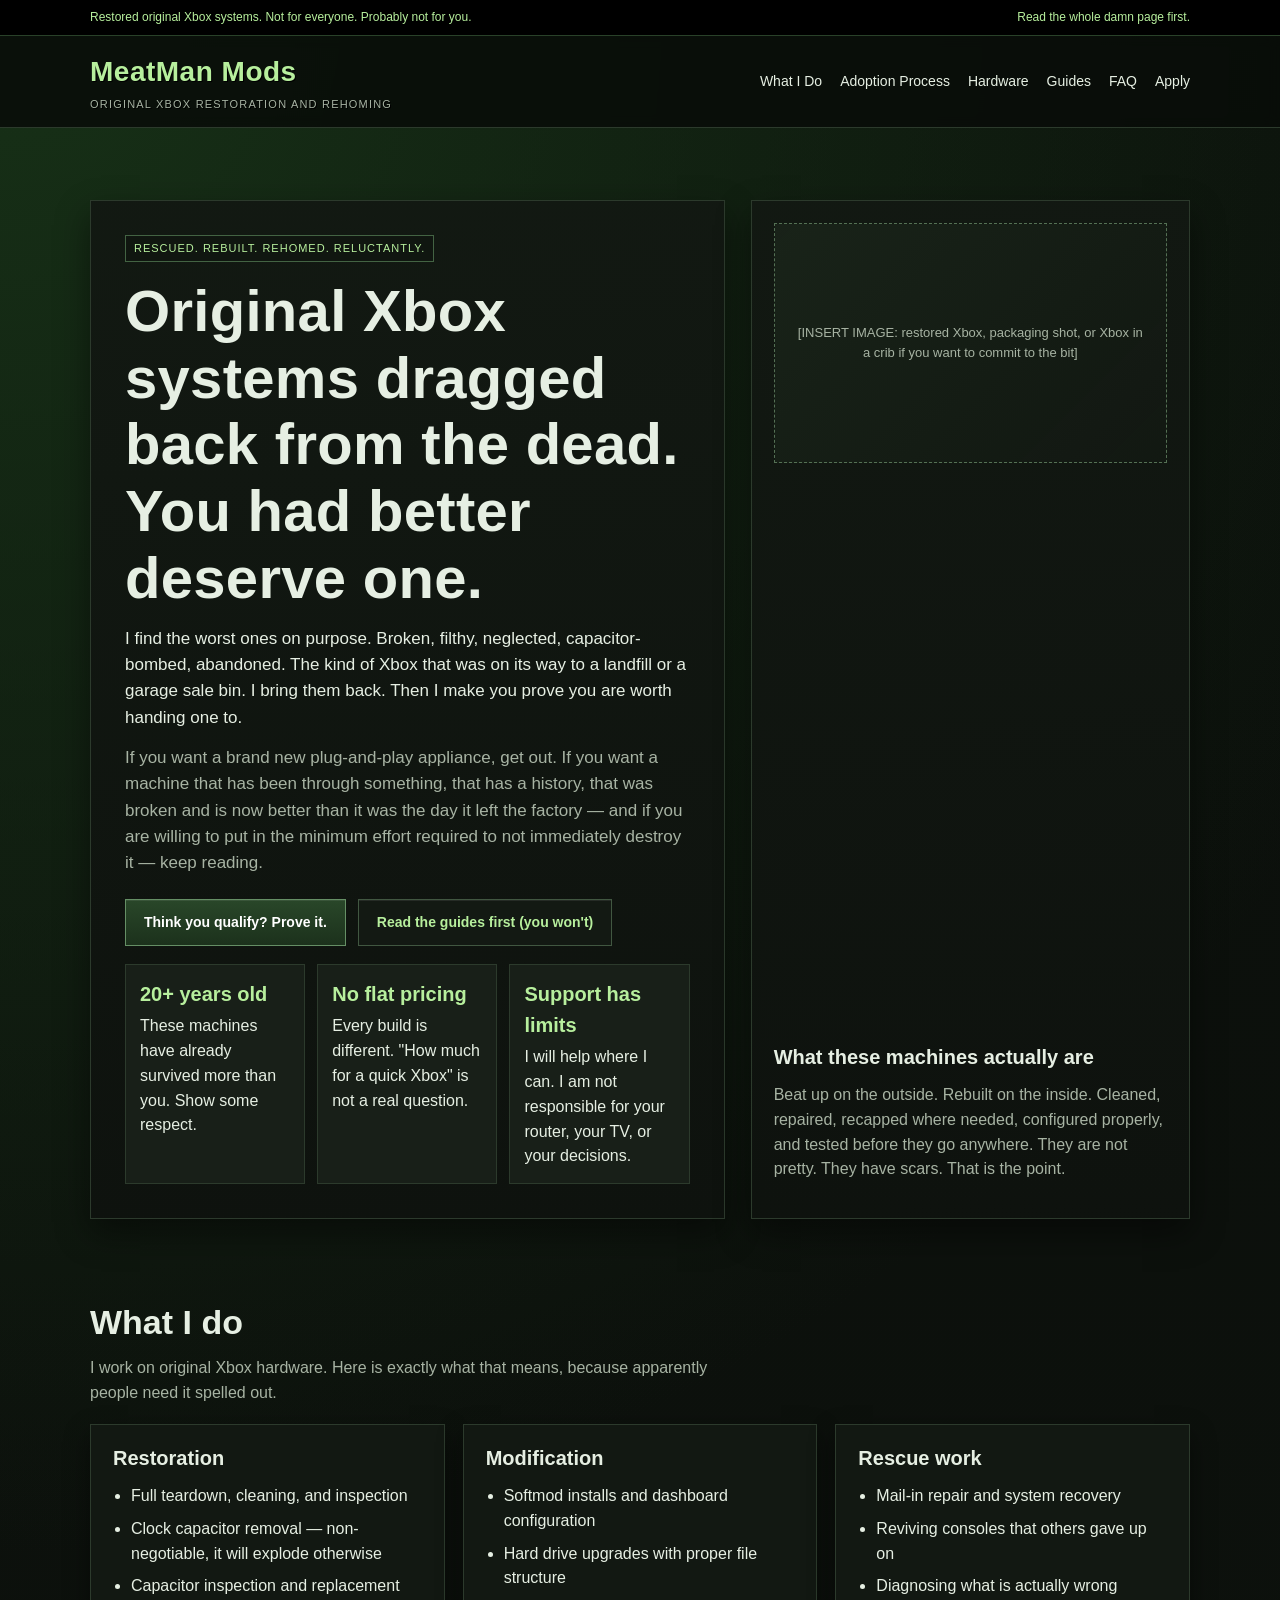
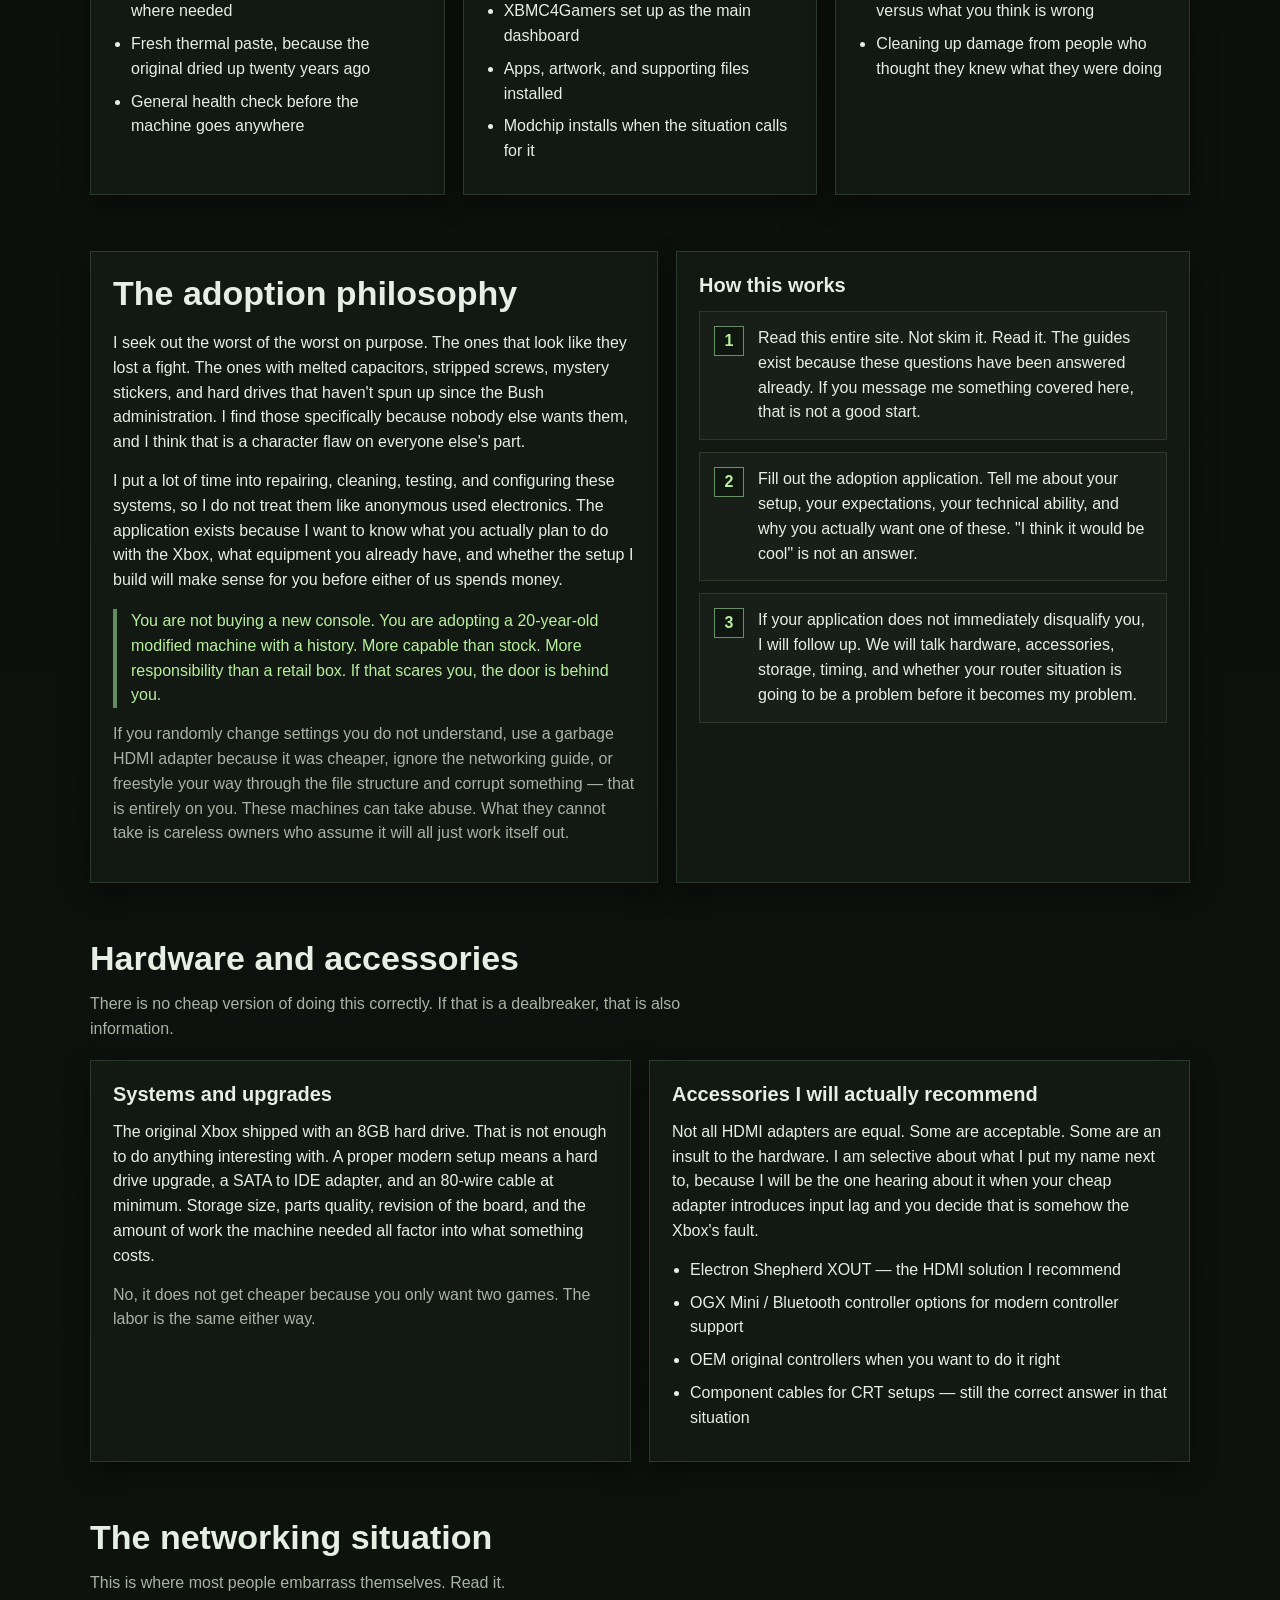
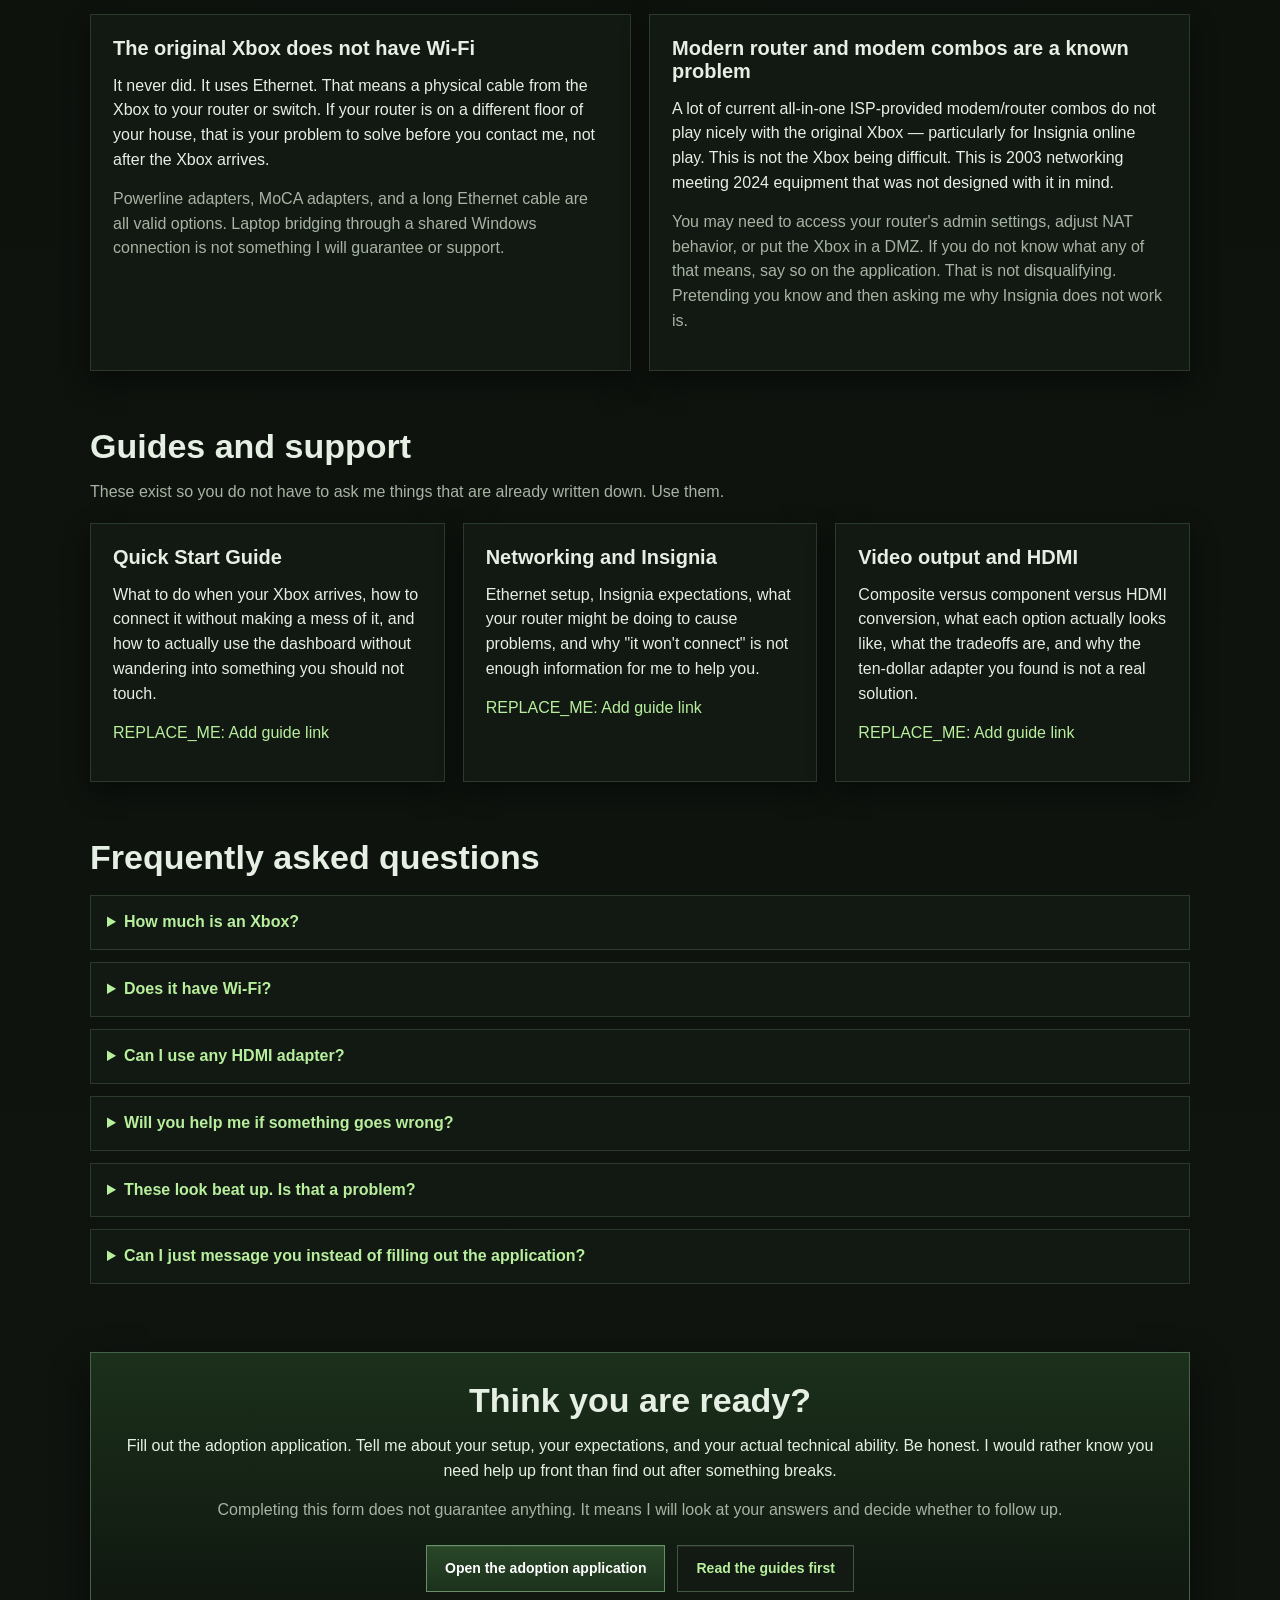
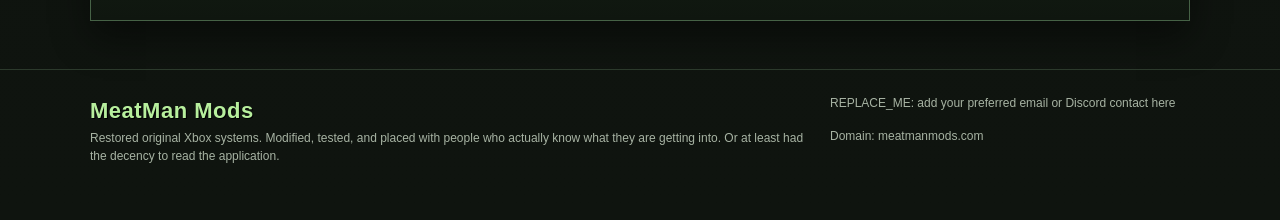
==== commit f406f19c: "fix: remove off-brand adoption copy" ====
--- a/index.html
+++ b/index.html
@@ -746,7 +746,7 @@
             I seek out the worst of the worst on purpose. The ones that look like they lost a fight. The ones with melted capacitors, stripped screws, mystery stickers, and hard drives that haven't spun up since the Bush administration. I find those specifically because nobody else wants them, and I think that is a character flaw on everyone else's part.
           </p>
           <p>
-            So yes. These are my babies. Broken little gremlin babies that I nursed back to health. That means I am not handing one off to the first random person who sends me "yo how much" with zero context. You will fill out the application. You will answer the questions honestly. I will decide if you are ready.
+            I put a lot of time into repairing, cleaning, testing, and configuring these systems, so I do not treat them like anonymous used electronics. The application exists because I want to know what you actually plan to do with the Xbox, what equipment you already have, and whether the setup I build will make sense for you before either of us spends money.
           </p>
 
           <!-- Pull quote — the green left-bordered highlighted line -->
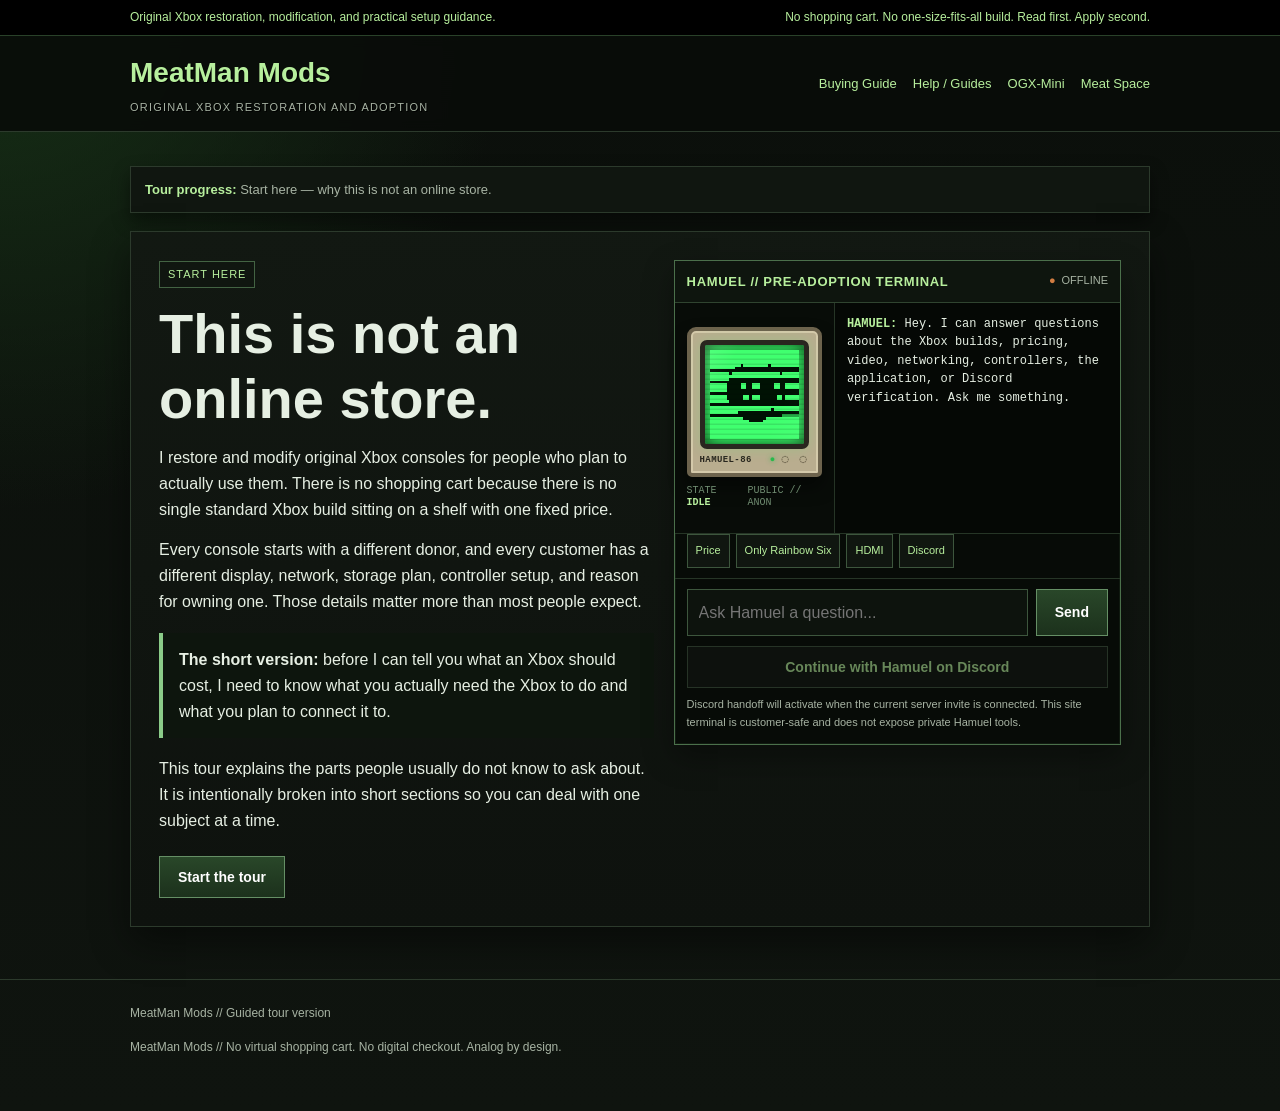
==== commit 219f2d75: "feat: restore guided site and add Hamuel terminal" ====
--- a/index.html
+++ b/index.html
@@ -1,1043 +1,548 @@
 <!DOCTYPE html>
 <html lang="en">
 <head>
-  <!--
-    ============================================================
-    MEATMAN MODS — MAIN SITE (index.html)
-    ============================================================
-
-    INTERNAL EDITING NOTES:
-    This entire block is an HTML comment and is not visible to visitors.
-    Keep comment delimiters out of the explanatory text inside this block.
-
-    WHAT IS SAFE TO EDIT:
-    - Any visible text in the body (headings, paragraphs, list items,
-      button labels, nav links, footer text, FAQ answers, stat blocks)
-
-    WHAT TO LEAVE ALONE UNLESS YOU KNOW WHAT YOU ARE DOING:
-    - Anything inside  <style> ... </style>  (controls appearance)
-    - The  id="..."  values on sections — the nav links depend on them
-      (e.g. id="guides" is what  href="#guides"  in the nav points to)
-    - class="..." values unless you also update the CSS to match
-
-    QUICK REFERENCE — WHERE THINGS ARE IN THIS FILE:
-    1. Top strip (thin bar above the header)
-    2. Header / navigation bar
-    3. Hero section (first big section visitors see)
-    4. What I Do section
-    5. Adoption Philosophy section
-    6. Hardware and Accessories section
-    7. Networking section
-    8. Guides section
-    9. FAQ section
-    10. Apply / Call to Action section
-    11. Footer
-    ============================================================
-  -->
-
   <meta charset="UTF-8" />
   <meta name="viewport" content="width=device-width, initial-scale=1.0" />
-
-  <!-- PAGE TITLE — shows in the browser tab and in search results -->
-  <title>MeatMan Mods</title>
-  <link rel="icon" type="image/x-icon" href="/favicon.ico">
-
-  <!--
-    META DESCRIPTION — the text that appears under your site name
-    in Google search results. Edit the content="..." value.
-  -->
-  <meta name="description" content="Restored and modified original Xbox systems, accessories, repair work, and setup guidance from MeatMan Mods." />
-
+  <title>MeatMan Mods | Guided Tour</title>
+  <meta name="description" content="A guided tour through original Xbox restoration, pricing, modern display compatibility, networking, controllers, and the MeatMan Mods adoption process." />
   <style>
-    /*
-      ============================================================
-      GLOBAL THEME VARIABLES
-      ------------------------------------------------------------
-      These are the site-wide color values.
-      Change a value here and it updates everywhere that color is used.
-      --bg         = main page background
-      --green      = standard green accent
-      --green-bright = bright green used for headings and highlights
-      --text       = main body text color
-      --muted      = dimmer secondary text color
-      ============================================================
-    */
     :root {
-      --bg: #0b0f0b;
-      --panel: #121812;
-      --panel-2: #181f18;
-      --line: #2c3a2c;
-      --green: #8acb88;
-      --green-bright: #b7ef9d;
-      --text: #e6efe3;
-      --muted: #a7b3a3;
-      --shadow: rgba(0,0,0,0.45);
-      --max: 1100px;
-    }
-
-    * { box-sizing: border-box; }
-    html { scroll-behavior: smooth; }
-
-    /*
-      ============================================================
-      BASE PAGE STYLING
-      Controls the full page background, body font, and default text.
-      ============================================================
-    */
+      --bg:#0b0f0b; --panel:#121812; --panel-2:#181f18; --line:#2c3a2c; --green:#8acb88; --green-bright:#b7ef9d;
+      --text:#e6efe3; --muted:#a7b3a3; --warn:#d8b15f; --danger:#d97979; --shadow:rgba(0,0,0,0.45); --max:1020px;
+    }
+    * { box-sizing:border-box; }
+    html, body { min-height:100%; }
     body {
-      margin: 0;
-      font-family: Verdana, Tahoma, Arial, sans-serif;
-      background:
-        radial-gradient(circle at top left, #173117 0%, transparent 30%),
-        linear-gradient(180deg, #0b0f0b 0%, #0f140f 100%);
-      color: var(--text);
-      line-height: 1.55;
-    }
-
-    a {
-      color: var(--green-bright);
-      text-decoration: none;
-    }
-
-    a:hover {
-      text-decoration: underline;
-    }
-
-    .wrap {
-      width: min(calc(100% - 32px), var(--max));
-      margin: 0 auto;
-    }
-
-    /*
-      ============================================================
-      TOP STRIP
-      Thin bar above the main header.
-      ============================================================
-    */
+      margin:0; font-family:Verdana, Tahoma, Arial, sans-serif;
+      background: radial-gradient(circle at top left, #173117 0%, transparent 30%), linear-gradient(180deg, #0b0f0b 0%, #0f140f 100%);
+      color:var(--text); line-height:1.62;
+    }
+    a { color:var(--green-bright); text-decoration:none; }
+    a:hover { text-decoration:underline; }
+    .wrap { width:min(calc(100% - 32px), var(--max)); margin:0 auto; }
     .top-strip {
-      background: #000;
-      color: var(--green-bright);
-      border-bottom: 1px solid #294129;
-      font-size: 12px;
-      padding: 8px 0;
-    }
-
-    .top-strip .wrap {
-      display: flex;
-      justify-content: space-between;
-      gap: 16px;
-      flex-wrap: wrap;
-    }
-
-    /*
-      ============================================================
-      STICKY HEADER + NAVIGATION
-      Stays at the top while scrolling.
-      Nav links use href="#sectionid" to jump to sections below.
-      ============================================================
-    */
+      background:#000; color:var(--green-bright); border-bottom:1px solid #294129; font-size:12px; padding:8px 0;
+    }
+    .top-strip .wrap { display:flex; justify-content:space-between; gap:16px; flex-wrap:wrap; }
     header {
-      border-bottom: 1px solid var(--line);
-      background: rgba(9, 12, 9, 0.86);
-      backdrop-filter: blur(6px);
-      position: sticky;
-      top: 0;
-      z-index: 50;
-    }
-
-    .nav {
-      display: flex;
-      align-items: center;
-      justify-content: space-between;
-      gap: 20px;
-      padding: 14px 0;
-    }
-
-    .brand {
-      font-size: 28px;
-      font-weight: 700;
-      letter-spacing: 0.5px;
-      color: var(--green-bright);
-      text-shadow: 1px 1px 0 #000;
-    }
-
-    .brand small {
-      display: block;
-      font-size: 11px;
-      color: var(--muted);
-      font-weight: 400;
-      letter-spacing: 1.2px;
-      text-transform: uppercase;
-      margin-top: 3px;
-    }
-
-    nav ul {
-      margin: 0;
-      padding: 0;
-      list-style: none;
-      display: flex;
-      gap: 18px;
-      flex-wrap: wrap;
-      justify-content: flex-end;
-    }
-
-    nav a {
-      color: var(--text);
-      font-size: 14px;
-    }
-
-    /*
-      ============================================================
-      HERO SECTION
-      First major section visitors see.
-      Left card = main message and buttons.
-      Right card = image slot and supporting text.
-      ============================================================
-    */
-    .hero {
-      padding: 72px 0 56px;
-    }
-
-    .hero-grid {
-      display: grid;
-      grid-template-columns: 1.3fr 0.9fr;
-      gap: 26px;
-      align-items: stretch;
-    }
-
-    .card {
-      background: linear-gradient(180deg, rgba(18,24,18,0.96), rgba(14,18,14,0.96));
-      border: 1px solid var(--line);
-      box-shadow: 0 14px 32px var(--shadow);
-    }
-
-    .hero-main {
-      padding: 34px;
-    }
-
+      border-bottom:1px solid var(--line); background:rgba(9,12,9,0.92); backdrop-filter:blur(6px); position:sticky; top:0; z-index:40;
+    }
+    .nav { display:flex; align-items:center; justify-content:space-between; gap:20px; padding:14px 0; flex-wrap:wrap; }
+    .brand { font-size:28px; font-weight:700; color:var(--green-bright); text-shadow:1px 1px 0 #000; }
+    .brand small { display:block; font-size:11px; color:var(--muted); font-weight:400; letter-spacing:1.2px; text-transform:uppercase; margin-top:3px; }
+    .utility-links { display:flex; gap:16px; flex-wrap:wrap; font-size:13px; }
+
+    main { padding:34px 0 52px; }
+    .progress {
+      border:1px solid var(--line); background:#101610; padding:12px 14px; font-size:13px; color:var(--muted); margin-bottom:18px;
+      box-shadow:0 8px 18px var(--shadow);
+    }
+    .progress strong { color:var(--green-bright); }
+    .tour-stage {
+      display:none; background:linear-gradient(180deg, rgba(18,24,18,0.98), rgba(14,18,14,0.98)); border:1px solid var(--line);
+      box-shadow:0 16px 36px var(--shadow); padding:28px;
+    }
+    .tour-stage.active { display:block; }
     .eyebrow {
-      display: inline-block;
-      padding: 4px 8px;
-      border: 1px solid #436343;
-      background: #101610;
-      color: var(--green-bright);
-      font-size: 11px;
-      text-transform: uppercase;
-      letter-spacing: 1px;
-      margin-bottom: 16px;
-    }
-
-    h1, h2, h3 {
-      line-height: 1.15;
-      margin: 0 0 14px;
-    }
-
-    h1 {
-      font-size: clamp(34px, 6vw, 58px);
-      letter-spacing: 0.3px;
-    }
-
-    h2 {
-      font-size: clamp(26px, 4vw, 34px);
-    }
-
-    h3 {
-      font-size: 20px;
-    }
-
-    p {
-      margin: 0 0 14px;
-      color: var(--text);
-    }
-
-    .muted {
-      color: var(--muted);
-    }
-
-    .hero-copy {
-      font-size: 17px;
-      max-width: 62ch;
-    }
-
-    /*
-      BUTTONS
-      .btn = main green button
-      .btn.secondary = outlined/dark secondary button
-    */
-    .button-row {
-      display: flex;
-      flex-wrap: wrap;
-      gap: 12px;
-      margin-top: 22px;
-    }
-
+      display:inline-block; padding:4px 8px; border:1px solid #436343; background:#101610; color:var(--green-bright);
+      font-size:11px; text-transform:uppercase; letter-spacing:1px; margin-bottom:14px;
+    }
+    h1,h2,h3 { line-height:1.15; margin:0 0 14px; }
+    h1 { font-size:clamp(33px, 6vw, 56px); }
+    h2 { font-size:clamp(26px, 4vw, 38px); }
+    h3 { font-size:20px; color:var(--green-bright); }
+    p { margin:0 0 14px; }
+    ul { margin:0 0 14px 20px; padding:0; }
+    li { margin-bottom:8px; }
+    .muted { color:var(--muted); }
+    .quote {
+      border-left:4px solid #5f8d5f; padding-left:14px; color:var(--green-bright); margin:18px 0; font-style:italic;
+    }
+    .callout, .warning, .danger {
+      padding:14px 16px; margin:18px 0; border-left:4px solid var(--green); background:#0d150d;
+    }
+    .warning { border-left-color:var(--warn); background:#181307; color:#ead79a; }
+    .danger { border-left-color:var(--danger); background:#180d0d; color:#f0c3c3; }
+    .panel { background:var(--panel-2); border:1px solid var(--line); padding:18px; }
+    .grid-2 { display:grid; grid-template-columns:repeat(2, 1fr); gap:16px; }
+    .grid-4 { display:grid; grid-template-columns:repeat(2, 1fr); gap:16px; }
+    .button-row { display:flex; gap:12px; flex-wrap:wrap; margin-top:22px; }
     .btn {
-      display: inline-block;
-      padding: 12px 18px;
-      border: 1px solid #658f65;
-      background: linear-gradient(180deg, #294729, #1c311c);
-      color: #fff;
-      font-weight: 700;
-      font-size: 14px;
-      box-shadow: inset 0 1px 0 rgba(255,255,255,0.08);
-    }
-
-    .btn.secondary {
-      background: #131913;
-      color: var(--green-bright);
-      border-color: #415741;
-    }
-
-    .hero-side {
-      padding: 22px;
-      display: flex;
-      flex-direction: column;
-      justify-content: space-between;
-      gap: 18px;
-    }
-
-    /*
-      IMAGE SLOT PLACEHOLDER
-      Replace with a real <img> tag when you have a photo.
-      See the comment in the body HTML below for instructions.
-    */
-    .image-slot {
-      min-height: 240px;
-      border: 1px dashed #547054;
-      background:
-        linear-gradient(135deg, rgba(138,203,136,0.08), rgba(138,203,136,0.02)),
-        #0f140f;
-      display: grid;
-      place-items: center;
-      color: var(--muted);
-      text-align: center;
-      padding: 18px;
-      font-size: 13px;
-    }
-
-    /* Stat blocks in the hero section */
-    .stats {
-      display: grid;
-      grid-template-columns: repeat(3, 1fr);
-      gap: 12px;
-      margin-top: 18px;
-    }
-
-    .stat {
-      border: 1px solid var(--line);
-      background: var(--panel-2);
-      padding: 14px;
-    }
-
-    .stat strong {
-      display: block;
-      color: var(--green-bright);
-      font-size: 20px;
-      margin-bottom: 4px;
-    }
-
-    section {
-      padding: 28px 0;
-    }
-
-    .section-head {
-      margin-bottom: 18px;
-      max-width: 72ch;
-    }
-
-    /* Grid layouts used throughout the page */
-    .grid-3 {
-      display: grid;
-      grid-template-columns: repeat(3, 1fr);
-      gap: 18px;
-    }
-
-    .grid-2 {
-      display: grid;
-      grid-template-columns: repeat(2, 1fr);
-      gap: 18px;
-    }
-
-    /* Panel box — dark bordered box used throughout sections */
-    .panel {
-      background: var(--panel);
-      border: 1px solid var(--line);
-      padding: 22px;
-      box-shadow: 0 10px 24px var(--shadow);
-    }
-
-    .panel ul {
-      margin: 12px 0 0 18px;
-      padding: 0;
-    }
-
-    .panel li { margin-bottom: 8px; }
-
-    /* Adoption section uses a two-column panel layout */
-    .adoption {
-      display: grid;
-      grid-template-columns: 1.05fr 0.95fr;
-      gap: 18px;
-    }
-
-    /* Pull quote with left green border */
-    .quote {
-      border-left: 4px solid #5f8d5f;
-      padding-left: 14px;
-      color: var(--green-bright);
-      margin-top: 16px;
-    }
-
-    /* Numbered step boxes — numbers are auto-generated by CSS counter */
-    .steps {
-      counter-reset: step;
-      display: grid;
-      gap: 12px;
-    }
-
-    .step {
-      border: 1px solid var(--line);
-      padding: 14px 16px;
-      background: var(--panel-2);
-      position: relative;
-      padding-left: 58px;
-    }
-
-    .step::before {
-      counter-increment: step;
-      content: counter(step);
-      position: absolute;
-      left: 14px;
-      top: 14px;
-      width: 28px;
-      height: 28px;
-      border: 1px solid #688f68;
-      display: grid;
-      place-items: center;
-      color: var(--green-bright);
-      font-weight: bold;
-      background: #101610;
-    }
-
-    /* FAQ accordion — uses native HTML <details> and <summary> elements */
-    .faq details {
-      border: 1px solid var(--line);
-      background: var(--panel);
-      padding: 14px 16px;
-      margin-bottom: 12px;
-    }
-
-    .faq summary {
-      cursor: pointer;
-      font-weight: 700;
-      color: var(--green-bright);
-    }
-
-    .faq p {
-      margin-top: 10px;
-      color: var(--text);
-    }
-
-    /* Call to action box at the bottom of the page */
-    .cta {
-      padding: 28px;
-      text-align: center;
-      background: linear-gradient(180deg, rgba(28,49,28,0.95), rgba(15,22,15,0.95));
-      border: 1px solid #466246;
-      box-shadow: 0 16px 36px var(--shadow);
-    }
-
-    /* Footer */
-    footer {
-      border-top: 1px solid var(--line);
-      margin-top: 20px;
-      padding: 24px 0 40px;
-      color: var(--muted);
-      font-size: 13px;
-    }
-
-    .footer-grid {
-      display: grid;
-      grid-template-columns: 2fr 1fr;
-      gap: 20px;
-    }
-
-    .tiny {
-      font-size: 12px;
-      color: var(--muted);
-    }
-
-    /*
-      ============================================================
-      MOBILE RESPONSIVE RULES
-      When the screen is narrow, columns stack vertically.
-      ============================================================
-    */
-    @media (max-width: 900px) {
-      .hero-grid,
-      .adoption,
-      .grid-3,
-      .grid-2,
-      .footer-grid {
-        grid-template-columns: 1fr;
-      }
-
-      .stats {
-        grid-template-columns: 1fr;
-      }
-
-      .nav {
-        flex-direction: column;
-        align-items: flex-start;
-      }
-
-      nav ul {
-        justify-content: flex-start;
-      }
-
-      .hero {
-        padding-top: 44px;
-      }
+      display:inline-block; padding:12px 18px; border:1px solid #658f65; background:linear-gradient(180deg,#294729,#1c311c);
+      color:#fff; font-weight:700; font-size:14px; cursor:pointer;
+    }
+    .btn.secondary { background:#131913; color:var(--green-bright); border-color:#415741; }
+    .btn:disabled { opacity:0.65; cursor:default; }
+    .subtle-link { font-size:13px; }
+    .dongle-rule {
+      display:flex; align-items:flex-start; gap:12px; background:#0a120a; border:1px solid #3a5a3a; padding:12px 16px; margin:20px 0; font-size:13px; color:var(--muted);
+    }
+    .dongle-badge {
+      flex-shrink:0; background:var(--green-bright); color:#000; font-weight:bold; font-size:11px; padding:4px 8px; text-transform:uppercase; letter-spacing:0.5px; white-space:nowrap;
+    }
+    .compare-table { width:100%; border-collapse:collapse; font-size:13px; margin:0 0 18px; }
+    .compare-table th { background:#1a261a; color:var(--green-bright); padding:10px 12px; text-align:left; border-bottom:2px solid var(--line); font-size:12px; text-transform:uppercase; letter-spacing:0.5px; }
+    .compare-table td { padding:9px 12px; border-bottom:1px solid #1e281e; vertical-align:top; }
+    .compare-table tr:nth-child(even) td { background:#0f150f; }
+    .good { color:var(--green-bright); }
+    .bad { color:#e87070; }
+    .mid { color:var(--warn); }
+    .end-cta {
+      padding:24px; text-align:center; background:linear-gradient(180deg, rgba(28,49,28,0.95), rgba(15,22,15,0.95)); border:1px solid #466246; box-shadow:0 16px 36px var(--shadow); margin-top:26px;
+    }
+    footer { border-top:1px solid var(--line); padding:24px 0 40px; color:var(--muted); font-size:12px; }
+    .tiny { font-size:12px; color:var(--muted); }
+
+    .modal {
+      position:fixed; inset:0; background:rgba(0,0,0,0.78); display:none; align-items:center; justify-content:center; padding:20px; z-index:120;
+    }
+    .modal.open { display:flex; }
+    .modal-card {
+      width:min(1100px, 100%); height:min(86vh, 900px); background:#0a0a0a; border:1px solid #4d6b4d; box-shadow:0 18px 42px rgba(0,0,0,0.6); display:flex; flex-direction:column;
+    }
+    .modal-head {
+      display:flex; align-items:center; justify-content:space-between; gap:12px; padding:10px 12px; background:#111811; border-bottom:1px solid #2e412e;
+    }
+    .modal-title { color:var(--green-bright); font-weight:700; font-size:14px; }
+    .modal iframe { border:0; width:100%; height:100%; background:#fff; }
+
+
+    .hero-grid { display:grid; grid-template-columns:minmax(0,1.05fr) minmax(320px,.95fr); gap:20px; align-items:start; }
+    .hamuel-terminal { background:#070b07; border:1px solid #4b704b; box-shadow:inset 0 0 0 1px #101a10, 0 12px 28px rgba(0,0,0,.35); min-width:0; }
+    .hamuel-terminal-head { display:flex; justify-content:space-between; gap:12px; align-items:center; padding:10px 12px; border-bottom:1px solid #304430; background:#0e150e; }
+    .hamuel-terminal-title { color:var(--green-bright); font-weight:700; font-size:13px; letter-spacing:.7px; }
+    .hamuel-status { color:var(--muted); font-size:11px; white-space:nowrap; }
+    .hamuel-status::before { content:'●'; color:var(--green-bright); margin-right:6px; }
+    .hamuel-status[data-connection="offline"]::before { color:#d27d42; }
+    .hamuel-console-main { display:grid; grid-template-columns:minmax(145px,.72fr) minmax(0,1.28fr); min-height:230px; border-bottom:1px solid #263526; }
+    .hamuel-avatar-bay { padding:12px; background:#080c08; border-right:1px solid #263526; display:flex; flex-direction:column; justify-content:center; }
+    .hamuel-crt { width:min(100%,210px); margin:0 auto; padding:9px 9px 7px; border:4px solid #6d634d; border-radius:9px 9px 5px 5px; background:#b9ad8f; box-shadow:0 10px 18px rgba(0,0,0,.45), inset 0 0 0 2px #d4c9aa; }
+    .hamuel-crt-screen { position:relative; overflow:hidden; padding:5px; border:5px solid #29261f; border-radius:7px; background:#39ff6a; box-shadow:inset 0 0 18px rgba(0,18,4,.8), 0 0 13px rgba(57,255,106,.18); }
+    .hamuel-crt-screen::after { content:''; position:absolute; inset:0; pointer-events:none; background:repeating-linear-gradient(to bottom,rgba(0,0,0,0) 0,rgba(0,0,0,0) 3px,rgba(0,0,0,.11) 4px,rgba(0,0,0,.11) 5px); mix-blend-mode:multiply; }
+    .hamuel-crt-screen::before { content:''; position:absolute; inset:0; z-index:2; pointer-events:none; background:linear-gradient(115deg,rgba(255,255,255,.10),transparent 24%,transparent 72%,rgba(255,255,255,.035)); }
+    #hamuel-avatar { display:block; width:100%; height:auto; aspect-ratio:1; image-rendering:pixelated; }
+    .hamuel-crt-controls { display:flex; align-items:center; justify-content:space-between; gap:8px; margin-top:7px; color:#29261f; font:700 9px/1.1 Consolas,'Courier New',monospace; letter-spacing:.4px; }
+    .hamuel-crt-led { color:#28b94b; text-shadow:0 0 5px rgba(40,185,75,.8); }
+    .hamuel-crt-knobs { letter-spacing:2px; color:#6d634d; }
+    .hamuel-avatar-meta { display:flex; justify-content:space-between; gap:8px; margin-top:8px; color:#6f8b70; font:10px/1.2 Consolas,'Courier New',monospace; text-transform:uppercase; }
+    .hamuel-avatar-meta strong { color:var(--green-bright); font-weight:600; }
+    .hamuel-transcript { min-height:230px; max-height:300px; overflow:auto; padding:12px; font-family:Consolas, 'Courier New', monospace; font-size:12px; line-height:1.55; background:#050805; }
+    .hamuel-line { margin:0 0 10px; white-space:pre-wrap; overflow-wrap:anywhere; }
+    .hamuel-line strong { color:var(--green-bright); }
+    .hamuel-line.user strong { color:#d7e7d2; }
+    .hamuel-quick { display:flex; flex-wrap:wrap; gap:6px; padding:0 12px 10px; }
+    .hamuel-quick button { font:inherit; font-size:11px; color:var(--green-bright); background:#101610; border:1px solid #3d563d; padding:7px 8px; cursor:pointer; }
+    .hamuel-form { display:flex; gap:8px; padding:10px 12px; border-top:1px solid #263526; }
+    .hamuel-form input { min-width:0; flex:1; background:#0d130d; color:var(--text); border:1px solid #3d563d; padding:10px 11px; font:inherit; font-size:16px; }
+    .hamuel-form button { flex:0 0 auto; }
+    .hamuel-handoff { padding:0 12px 12px; }
+    .hamuel-handoff .btn { width:100%; text-align:center; }
+    .hamuel-handoff .btn[disabled] { opacity:.55; cursor:not-allowed; }
+    .hamuel-note { margin:8px 0 0; color:var(--muted); font-size:11px; }
+
+
+    @media (max-width: 820px) {
+      .grid-2, .grid-4, .hero-grid { grid-template-columns:1fr; }
+      .nav { flex-direction:column; align-items:flex-start; }
+      .tour-stage { padding:22px; }
+      .dongle-rule { flex-direction:column; }
+      .hamuel-console-main { grid-template-columns:1fr; }
+      .hamuel-avatar-bay { border-right:0; border-bottom:1px solid #263526; }
+      .hamuel-crt { width:min(72vw,230px); }
+      .hamuel-transcript { min-height:170px; max-height:240px; }
     }
   </style>
 </head>
 <body>
-
-  <!--
-    ============================================================
-    1. TOP STRIP
-    The thin black bar at the very top of the page.
-    Two pieces of text — left side and right side.
-    Edit either piece of text freely.
-    ============================================================
-  -->
   <div class="top-strip">
     <div class="wrap">
-      <div>Restored original Xbox systems. Not for everyone. Probably not for you.</div>
-      <div>Read the whole damn page first.</div>
+      <div>Original Xbox restoration, modification, and practical setup guidance.</div>
+      <div>No shopping cart. No one-size-fits-all build. Read first. Apply second.</div>
     </div>
   </div>
 
-  <!--
-    ============================================================
-    2. HEADER / NAVIGATION BAR
-    Stays fixed at the top while scrolling.
-
-    BRAND NAME: edit the text inside <div class="brand"> — the big
-    name — and the <small> tag beneath it for the tagline.
-
-    NAV LINKS: each <li><a href="#sectionid">Label</a></li> is one
-    nav link. The href="#..." must match the id="..." on the section
-    it points to below. Do not change the href values unless you
-    also change the matching id on the section.
-    ============================================================
-  -->
   <header>
     <div class="wrap nav">
-      <div class="brand">
-        MeatMan Mods
-        <small>Original Xbox restoration and rehoming</small>
+      <div class="brand">MeatMan Mods<small>Original Xbox restoration and adoption</small></div>
+      <div class="utility-links">
+        <a href="buying-guide.html">Buying Guide</a>
+        <a href="help.html">Help / Guides</a>
+        <a href="ogx-mini.html">OGX-Mini</a>
+        <a href="#" id="open-meatspace">Meat Space</a>
       </div>
-      <nav>
-        <ul>
-          <li><a href="#what-i-do">What I Do</a></li>
-          <li><a href="#adoption">Adoption Process</a></li>
-          <li><a href="#hardware">Hardware</a></li>
-          <li><a href="#guides">Guides</a></li>
-          <li><a href="#faq">FAQ</a></li>
-          <li><a href="#apply">Apply</a></li>
-        </ul>
-      </nav>
     </div>
   </header>
 
   <main>
-
-    <!--
-      ============================================================
-      3. HERO SECTION — first thing visitors see
-      ============================================================
-      LEFT CARD (hero-main):
-      - eyebrow: the small all-caps label above the headline
-      - h1: the main headline
-      - hero-copy paragraphs: the body text beneath the headline
-      - button-row: the two buttons (primary and secondary)
-      - stats: three stat blocks at the bottom of the left card
-
-      RIGHT CARD (hero-side):
-      - image-slot: placeholder for a photo — see instructions below
-      - h3 + paragraph: the supporting text beneath the image
-
-      ADDING A REAL IMAGE:
-      When you have a photo, replace this entire div:
-        <div class="image-slot">...</div>
-      with this:
-        <img src="images/your-photo.jpg" alt="Description" style="width:100%; display:block;" />
-      Put the image file in an  images/  folder in your repo.
-      ============================================================
-    -->
-    <section class="hero">
-      <div class="wrap hero-grid">
-
-        <!-- Left card: main message -->
-        <div class="card hero-main">
-
-          <!-- Small label above the headline — all caps, edit freely -->
-          <div class="eyebrow">Rescued. Rebuilt. Rehomed. Reluctantly.</div>
-
-          <!-- Main headline -->
-          <h1>Original Xbox systems dragged back from the dead. You had better deserve one.</h1>
-
-          <!-- First body paragraph beneath the headline -->
-          <p class="hero-copy">
-            I find the worst ones on purpose. Broken, filthy, neglected, capacitor-bombed, abandoned. The kind of Xbox that was on its way to a landfill or a garage sale bin. I bring them back. Then I make you prove you are worth handing one to.
-          </p>
-
-          <!-- Second body paragraph — uses .muted for slightly dimmer colour -->
-          <p class="hero-copy muted">
-            If you want a brand new plug-and-play appliance, get out. If you want a machine that has been through something, that has a history, that was broken and is now better than it was the day it left the factory — and if you are willing to put in the minimum effort required to not immediately destroy it — keep reading.
-          </p>
-
-          <!--
-            BUTTONS
-            The first button is the primary action (solid green).
-            The second has class="btn secondary" for the outlined style.
-            Edit the text between <a ...> and </a> to change button labels.
-            Edit href="#apply" or href="#guides" to change where they go.
-          -->
-          <div class="button-row">
-            <a class="btn" href="#apply">Think you qualify? Prove it.</a>
-            <a class="btn secondary" href="#guides">Read the guides first (you won't)</a>
+    <div class="wrap">
+      <div class="progress"><strong>Tour progress:</strong> <span id="progress-text">Start here — why this is not an online store.</span></div>
+
+      <section class="tour-stage active" data-step="0">
+        <div class="hero-grid">
+          <div>
+            <div class="eyebrow">Start Here</div>
+            <h1>This is not an online store.</h1>
+            <p>I restore and modify original Xbox consoles for people who plan to actually use them. There is no shopping cart because there is no single standard Xbox build sitting on a shelf with one fixed price.</p>
+            <p>Every console starts with a different donor, and every customer has a different display, network, storage plan, controller setup, and reason for owning one. Those details matter more than most people expect.</p>
+            <div class="callout"><strong>The short version:</strong> before I can tell you what an Xbox should cost, I need to know what you actually need the Xbox to do and what you plan to connect it to.</div>
+            <p>This tour explains the parts people usually do not know to ask about. It is intentionally broken into short sections so you can deal with one subject at a time.</p>
+            <div class="button-row"><button class="btn next-btn" type="button">Start the tour</button></div>
           </div>
 
-          <!--
-            STAT BLOCKS — three small boxes at the bottom of the left card.
-            Each .stat has a <strong> for the bold headline and then body text.
-            Edit the <strong> text and the paragraph text freely.
-          -->
-          <div class="stats">
-            <div class="stat">
-              <strong>20+ years old</strong>
-              These machines have already survived more than you. Show some respect.
+          <aside class="hamuel-terminal" aria-label="Hamuel site guide" data-gateway="https://meatman-ms-7b61.tail5ebf20.ts.net:8443">
+            <div class="hamuel-terminal-head">
+              <div class="hamuel-terminal-title">HAMUEL // PRE-ADOPTION TERMINAL</div>
+              <div class="hamuel-status" id="hamuel-status">CONNECTING</div>
             </div>
-            <div class="stat">
-              <strong>No flat pricing</strong>
-              Every build is different. "How much for a quick Xbox" is not a real question.
+            <div class="hamuel-console-main">
+              <div class="hamuel-avatar-bay" aria-label="Animated Hamuel status display">
+                <div class="hamuel-crt">
+                  <div class="hamuel-crt-screen"><canvas id="hamuel-avatar" width="256" height="256" aria-label="Hamuel animated CRT avatar"></canvas></div>
+                  <div class="hamuel-crt-controls"><span>HAMUEL-86</span><span><span class="hamuel-crt-led">●</span> <span class="hamuel-crt-knobs">◌ ◌</span></span></div>
+                </div>
+                <div class="hamuel-avatar-meta"><span>STATE <strong id="hamuel-avatar-state">IDLE</strong></span><span>PUBLIC // ANON</span></div>
+              </div>
+              <div class="hamuel-transcript" id="hamuel-transcript" aria-live="polite">
+                <p class="hamuel-line"><strong>HAMUEL:</strong> Hey. I can answer questions about the Xbox builds, pricing, video, networking, controllers, the application, or Discord verification. Ask me something.</p>
+              </div>
             </div>
-            <div class="stat">
-              <strong>Support has limits</strong>
-              I will help where I can. I am not responsible for your router, your TV, or your decisions.
+            <div class="hamuel-quick">
+              <button type="button" data-hamuel-question="Why isn't there a fixed price?">Price</button>
+              <button type="button" data-hamuel-question="I only want Rainbow Six. Why can't I get a cheap Xbox?">Only Rainbow Six</button>
+              <button type="button" data-hamuel-question="What do I need for HDMI?">HDMI</button>
+              <button type="button" data-hamuel-question="How does Discord verification work?">Discord</button>
             </div>
-          </div>
-        </div>
-
-        <!-- Right card: image + supporting text -->
-        <div class="card hero-side">
-
-          <!--
-            IMAGE PLACEHOLDER — replace this div with an <img> tag when ready.
-            To replace: delete the entire <div class="image-slot">...</div>
-            and paste:  <img src="images/yourphoto.jpg" alt="Restored Xbox" style="width:100%; display:block;" />
-          -->
-          <div class="image-slot">[INSERT IMAGE: restored Xbox, packaging shot, or Xbox in a crib if you want to commit to the bit]</div>
-
-          <!-- Supporting text beneath the image -->
-          <div>
-            <h3>What these machines actually are</h3>
-            <p class="muted">Beat up on the outside. Rebuilt on the inside. Cleaned, repaired, recapped where needed, configured properly, and tested before they go anywhere. They are not pretty. They have scars. That is the point.</p>
-          </div>
-
-        </div>
+            <form class="hamuel-form" id="hamuel-form">
+              <input id="hamuel-input" name="question" maxlength="240" autocomplete="off" placeholder="Ask Hamuel a question..." aria-label="Ask Hamuel a question">
+              <button class="btn" type="submit">Send</button>
+            </form>
+            <div class="hamuel-handoff">
+              <button class="btn secondary" id="discord-handoff" type="button" disabled>Continue with Hamuel on Discord</button>
+              <p class="hamuel-note">Discord handoff will activate when the current server invite is connected. This site terminal is customer-safe and does not expose private Hamuel tools.</p>
+            </div>
+          </aside>
+        </div>
+      </section>
+
+      <section class="tour-stage" data-step="1">
+        <div class="eyebrow">Step 1</div>
+        <h2>Why there is an application.</h2>
+        <p>I am not trying to make buying an Xbox difficult for the sake of it. The application is there because the wrong build for your setup wastes your money and creates support problems that could have been avoided before I ever shipped anything.</p>
+        <div class="grid-2">
+          <div class="panel"><h3>What I need to understand</h3><ul>
+            <li>What display you plan to use and what inputs it actually has</li>
+            <li>Whether the Xbox will be wired to your network and how</li>
+            <li>Whether you want Insignia and online play</li>
+            <li>How much storage you realistically need</li>
+            <li>Whether you want OEM or modern controllers</li>
+            <li>How comfortable you are troubleshooting old hardware</li>
+          </ul></div>
+          <div class="panel"><h3>What that lets me do</h3><ul>
+            <li>Recommend the build that fits your use instead of the most expensive one</li>
+            <li>Catch display or networking problems before they become your problem</li>
+            <li>Avoid selling you hardware or accessories you do not need</li>
+            <li>Explain the limitations before money changes hands</li>
+            <li>Know what needs to be tested before the console leaves me</li>
+          </ul></div>
+        </div>
+        <div class="button-row"><button class="btn secondary prev-btn" type="button">Back</button><button class="btn next-btn" type="button">Continue</button></div>
+      </section>
+
+      <section class="tour-stage" data-step="2">
+        <div class="eyebrow">Step 2</div>
+        <h2>“I only want to play Rainbow Six” does not make the Xbox cheap.</h2>
+        <p>This is one of the most common misunderstandings. The number of games you want changes how much storage makes sense. It does not remove the work required to make a twenty-plus-year-old console reliable.</p>
+        <table class="compare-table"><thead><tr><th>If you only want a few games...</th><th>What does not disappear</th></tr></thead><tbody>
+          <tr><td>A smaller hard drive may be enough.</td><td>The motherboard still has to be inspected, cleaned, serviced, and tested.</td></tr>
+          <tr><td>You may need fewer apps or extras.</td><td>The console still needs a reliable storage setup, dashboard, EEPROM backup, and configuration.</td></tr>
+          <tr><td>You may not need every accessory.</td><td>Your TV still needs a compatible video path and online play still needs a workable network.</td></tr>
+          <tr><td>Your final build can be simpler.</td><td>The donor console, repair parts, labor, testing, and shipping still exist.</td></tr>
+        </tbody></table>
+        <div class="warning">A small game library can reduce the size of the build. It does not turn restoration work into a $40 used-console transaction.</div>
+        <div class="button-row"><button class="btn secondary prev-btn" type="button">Back</button><button class="btn next-btn" type="button">Continue</button></div>
+      </section>
+
+      <section class="tour-stage" data-step="3">
+        <div class="eyebrow">Step 3</div>
+        <h2>What actually happens to a console before it leaves.</h2>
+        <p>“Modded Xbox” describes the software people see. Most of the work is everything underneath it.</p>
+        <div class="grid-2">
+          <div class="panel"><h3>Hardware and preservation</h3><ul>
+            <li>Full teardown, cleaning, and board inspection</li>
+            <li>Clock-capacitor service appropriate to the motherboard revision</li>
+            <li>Known problem capacitors inspected and replaced when required</li>
+            <li>Fresh thermal interface material and cooling inspection</li>
+            <li>DVD, controller ports, video output, and power behavior checked</li>
+            <li>EEPROM captured and preserved before storage work</li>
+          </ul></div>
+          <div class="panel"><h3>Storage, software, and testing</h3><ul>
+            <li>Hard-drive upgrade and lock/configuration matched to the console</li>
+            <li>Dashboard, applications, title updates, and file structure configured</li>
+            <li>Insignia and network setup tested when part of the build</li>
+            <li>Controllers and ports checked under real use</li>
+            <li>Extended stress testing before final clean and packing</li>
+            <li>Build information and EEPROM recovery material retained</li>
+          </ul></div>
+        </div>
+        <p>Some of that is bench work. Some of it is file transfer time. Some of it is simply running the machine long enough to learn whether it can be trusted.</p>
+        <div class="callout"><strong>About the DVD drive:</strong> even when it works, it is aging mechanical hardware. The normal day-to-day plan is to run installed games from the hard drive and avoid putting unnecessary hours on the optical drive.</div>
+        <div class="button-row"><button class="btn secondary prev-btn" type="button">Back</button><button class="btn next-btn" type="button">Continue</button></div>
+      </section>
+
+      <section class="tour-stage" data-step="4">
+        <div class="eyebrow">Step 4</div>
+        <h2>An analog console in a digital house.</h2>
+        <p>The original Xbox was designed around analog video. A modern HDMI-only television was not part of the design brief. Connecting the two means converting signals, and the quality of that conversion matters.</p>
+        <div class="grid-2">
+          <div class="panel"><h3>The console side</h3><ul>
+            <li>Composite is the lowest-quality native video path.</li>
+            <li>Component supports the progressive/high-definition modes people usually want.</li>
+            <li>The Xbox does not output HDMI natively.</li>
+            <li>CRT and older HDTV setups can behave very differently from modern panels.</li>
+          </ul></div>
+          <div class="panel"><h3>The modern-display side</h3><ul>
+            <li>An HDMI-only display needs a proper analog-to-digital adapter.</li>
+            <li>Cheap converters often start with the worst source signal and add more problems.</li>
+            <li>480p-era art can look harsh when scaled across a large 4K panel.</li>
+            <li>Your display choice is part of the Xbox setup, not an unrelated detail.</li>
+          </ul></div>
+        </div>
+        <div class="callout">For HDMI-only setups I generally recommend the Electron Shepherd XOUT because it uses the right signal path and handles the job without turning the display chain into another project.</div>
+        <p><a href="buying-guide.html#analog">Read the full analog/video explanation in the buying guide.</a></p>
+        <div class="button-row"><button class="btn secondary prev-btn" type="button">Back</button><button class="btn next-btn" type="button">Continue</button></div>
+      </section>
+
+      <section class="tour-stage" data-step="5">
+        <div class="eyebrow">Step 5</div>
+        <h2>Networking is still 2001 networking.</h2>
+        <p>The original Xbox has wired Ethernet. It does not have built-in Wi-Fi. If you want online play through Insignia, I need to know how the console is getting to your router and whether you can actually manage that router if something needs to change.</p>
+        <div class="grid-2">
+          <div class="panel"><h3>The easy case</h3><p>Direct Ethernet from the Xbox to a normal router or switch. This is the setup I can reason about, reproduce, and meaningfully help troubleshoot.</p></div>
+          <div class="panel"><h3>The complicated case</h3><p>ISP combo boxes, wireless bridges, powerline adapters, unusual firewall rules, or networks nobody has admin access to. These can work, but every extra layer creates another place for old hardware to disagree with modern infrastructure.</p></div>
+        </div>
+        <p>Your internet plan can be extremely fast and the Xbox can still have a networking problem. Bandwidth and compatibility are not the same thing.</p>
+        <p><a href="buying-guide.html#networking">Read the full networking section.</a></p>
+        <div class="button-row"><button class="btn secondary prev-btn" type="button">Back</button><button class="btn next-btn" type="button">Continue</button></div>
+      </section>
+
+      <section class="tour-stage" data-step="6">
+        <div class="eyebrow">Step 6</div>
+        <h2>Controllers and adapters are part of the system.</h2>
+        <p>Original Xbox controller ports are electrically related to USB, but a modern USB or Bluetooth controller does not become an Xbox controller because the plug can be adapted.</p>
+        <div class="grid-2">
+          <div class="panel"><h3>OEM controller</h3><p>The simplest option. It speaks the protocol the console expects and adds no translation layer.</p></div>
+          <div class="panel"><h3>Modern controller</h3><p>A device such as an OGX-Mini translates modern controller protocols into what the Xbox understands. That adds capability, but it is another piece of hardware that needs to be chosen and configured correctly.</p></div>
+        </div>
+        <p>The same general rule applies to video adapters, network bridges, and other accessories: compatibility is a system-level question. The Xbox is only one part of the chain.</p>
+        <p><a href="ogx-mini.html">Learn about the OGX-Mini builds.</a></p>
+        <div class="button-row"><button class="btn secondary prev-btn" type="button">Back</button><button class="btn next-btn" type="button">Continue</button></div>
+      </section>
+
+
+      <section class="tour-stage" data-step="7">
+        <div class="eyebrow">Step 7</div>
+        <h2>Why there is no one answer to “How much?”</h2>
+        <p>Price follows the actual build. I can estimate ranges, but I cannot responsibly quote one universal number before I know what I am building and what the donor console requires.</p>
+        <div class="grid-2">
+          <div class="panel"><h3>Things that change the cost</h3><ul>
+            <li>Condition and revision of the donor console</li>
+            <li>Capacitors, DVD drive, or other hardware that needs service</li>
+            <li>Hard-drive size and storage hardware</li>
+            <li>Video and controller adapters required by your setup</li>
+            <li>Special repair or recovery work</li>
+            <li>Shipping and packing requirements</li>
+          </ul></div>
+          <div class="panel"><h3>What I do not want to sell you</h3><ul>
+            <li>A bigger drive just because a bigger number sounds better</li>
+            <li>A modchip when the build does not need one</li>
+            <li>An HDMI adapter that does not fit your display plan</li>
+            <li>Accessories you will never use</li>
+            <li>A console I already know is a bad match for your setup</li>
+          </ul></div>
+        </div>
+        <div class="callout"><strong>The goal is not the cheapest Xbox or the most expensive Xbox.</strong> It is the correct Xbox for the person who is going to own it.</div>
+        <div class="button-row"><button class="btn secondary prev-btn" type="button">Back</button><button class="btn next-btn" type="button">Continue</button></div>
+      </section>
+
+      <section class="tour-stage" data-step="8">
+        <div class="eyebrow">Step 8</div>
+        <h2>What I stand behind, and what ownership means.</h2>
+        <p>I want the console to arrive working, documented, and tested for the setup we agreed on. I also want the owner to understand that this is modified twenty-plus-year-old hardware, not a sealed modern appliance.</p>
+        <div class="grid-2">
+          <div class="panel"><h3>My responsibility</h3><ul>
+            <li>Describe the build honestly</li>
+            <li>Repair and configure what I say I repaired and configured</li>
+            <li>Test the machine before it leaves</li>
+            <li>Keep recovery information that matters</li>
+            <li>Help diagnose a real problem instead of immediately blaming the customer</li>
+          </ul></div>
+          <div class="panel"><h3>Your responsibility</h3><ul>
+            <li>Use the display, adapters, and network setup we discussed</li>
+            <li>Read the documentation before changing settings</li>
+            <li>Ask before changing something you do not understand</li>
+            <li>Be able to explain what changed if a problem starts after you changed something</li>
+            <li>Accept that old hardware still has old-hardware limitations</li>
+          </ul></div>
+        </div>
+        <p>If you would rather understand every part of the machine yourself, I genuinely encourage learning to mod your own Xbox. I would rather help someone learn than sell them something they are not comfortable owning.</p>
+        <div class="button-row"><button class="btn secondary prev-btn" type="button">Back</button><button class="btn next-btn" type="button">Continue</button></div>
+      </section>
+
+      <section class="tour-stage" data-step="9">
+        <div class="eyebrow">Final Step</div>
+        <h2>If all of that still sounds reasonable, continue.</h2>
+        <p>The readiness check is short. It exists to confirm that the important parts of this tour made it through before the application asks me to evaluate your setup.</p>
+        <div class="end-cta">
+          <h3>Take the readiness check</h3>
+          <p>Pass it and the adoption application opens. Your tour timing is carried forward so the application record can show that you actually went through the material.</p>
+          <p><a class="btn" href="readiness-check.html">Start the readiness check</a></p>
+        </div>
+        <div class="grid-2" style="margin-top:18px;">
+          <div class="panel"><h3>Want more technical detail?</h3><p>The buying guide goes deeper on analog video, HDMI conversion, audio, networking, and controllers.</p><p><a href="buying-guide.html">Open the buying guide</a></p></div>
+          <div class="panel"><h3>Discord onboarding</h3><p>Hamuel already handles the in-server Verified-role handoff and opens the customer DM portal.</p><p><button class="btn secondary" type="button" disabled>Join Discord / Start Verification</button></p><p class="tiny">The current public server invite still needs to be connected before launch.</p></div>
+          <div class="panel"><h3>Want the backstory?</h3><p>The fake MySpace profile survived for a reason.</p><p><a href="#" id="open-meatspace-final">Open Meat Space</a></p></div>
+          <div class="panel"><h3>Already need help?</h3><p>Troubleshooting and customer guidance live on the help page.</p><p><a href="help.html">Open Help / Guides</a></p></div>
+        </div>
+        <div class="button-row"><button class="btn secondary prev-btn" type="button">Back</button></div>
+      </section>
+    </div>
+  </main>
+
+
+  <footer>
+    <div class="wrap">
+      <p class="tiny">MeatMan Mods // Guided tour version</p>
+      <p class="tiny">MeatMan Mods // No virtual shopping cart. No digital checkout. Analog by design.</p>
+    </div>
+  </footer>
+
+  <div class="modal" id="xout-modal" aria-hidden="true">
+    <div class="modal-card" style="max-width:900px;height:auto;max-height:86vh;overflow:auto;background:#111811;">
+      <div class="modal-head">
+        <div class="modal-title">Electron Shepherd XOUT // Why it is the right adapter</div>
+        <button class="btn secondary" id="close-xout" type="button">Close window</button>
       </div>
-    </section>
-
-    <!--
-      ============================================================
-      4. WHAT I DO SECTION
-      ============================================================
-      id="what-i-do" — this is what the nav link href="#what-i-do" points to.
-      Do not change the id unless you also update the nav link.
-
-      section-head: the h2 title and subtitle paragraph for this section.
-      grid-3: three panel boxes side by side.
-
-      Each panel has an h3 title and a <ul> list.
-      Edit the h3 and the <li> items freely.
-      To add a list item: copy a <li> line, paste it, change the text.
-      To remove one: delete the <li> line.
-      ============================================================
-    -->
-    <section id="what-i-do">
-      <div class="wrap">
-
-        <!-- Section heading and subtitle -->
-        <div class="section-head">
-          <h2>What I do</h2>
-          <p class="muted">I work on original Xbox hardware. Here is exactly what that means, because apparently people need it spelled out.</p>
-        </div>
-
-        <!-- Three panel boxes — edit h3 titles and list items freely -->
-        <div class="grid-3">
-
-          <div class="panel">
-            <h3>Restoration</h3>
-            <ul>
-              <li>Full teardown, cleaning, and inspection</li>
-              <li>Clock capacitor removal — non-negotiable, it will explode otherwise</li>
-              <li>Capacitor inspection and replacement where needed</li>
-              <li>Fresh thermal paste, because the original dried up twenty years ago</li>
-              <li>General health check before the machine goes anywhere</li>
-            </ul>
-          </div>
-
-          <div class="panel">
-            <h3>Modification</h3>
-            <ul>
-              <li>Softmod installs and dashboard configuration</li>
-              <li>Hard drive upgrades with proper file structure</li>
-              <li>XBMC4Gamers set up as the main dashboard</li>
-              <li>Apps, artwork, and supporting files installed</li>
-              <li>Modchip installs when the situation calls for it</li>
-            </ul>
-          </div>
-
-          <div class="panel">
-            <h3>Rescue work</h3>
-            <ul>
-              <li>Mail-in repair and system recovery</li>
-              <li>Reviving consoles that others gave up on</li>
-              <li>Diagnosing what is actually wrong versus what you think is wrong</li>
-              <li>Cleaning up damage from people who thought they knew what they were doing</li>
-            </ul>
-          </div>
-
-        </div>
+      <div style="padding:18px;">
+        <p>The XOUT works well because it starts with the proper component signal, keeps the analog path short, and converts to digital without adding unnecessary complexity.</p>
+        <p>That matters because most cheap HDMI adapters are cheap by cutting the wrong corners: bad shielding, weak components, sloppy signal handling, stereo-only audio, and inconsistent results from one TV to the next.</p>
+        <p>The XOUT works across Xbox revisions, passes Dolby Digital, and solves the problem without turning your setup into an experiment. It is not magic. It is just the adapter that does the job the way it should have been done in the first place.</p>
       </div>
-    </section>
-
-    <!--
-      ============================================================
-      5. ADOPTION PHILOSOPHY SECTION
-      ============================================================
-      id="adoption" — matched by the nav link href="#adoption".
-
-      Left panel: paragraphs and a pull quote (<p class="quote">).
-      Right panel: h3 title and numbered step boxes.
-
-      The steps are inside <div class="step"> — the numbers are
-      generated automatically by CSS, so do not add them manually.
-      Just edit the text inside each .step div.
-
-      To add a step: copy a <div class="step">...</div> block and paste it.
-      To remove a step: delete the entire <div class="step">...</div> block.
-      ============================================================
-    -->
-    <section id="adoption">
-      <div class="wrap adoption">
-
-        <!-- Left panel: philosophy text -->
-        <div class="panel">
-          <div class="section-head">
-            <h2>The adoption philosophy</h2>
-          </div>
-
-          <!-- Body paragraphs — edit freely -->
-          <p>
-            I seek out the worst of the worst on purpose. The ones that look like they lost a fight. The ones with melted capacitors, stripped screws, mystery stickers, and hard drives that haven't spun up since the Bush administration. I find those specifically because nobody else wants them, and I think that is a character flaw on everyone else's part.
-          </p>
-          <p>
-            I put a lot of time into repairing, cleaning, testing, and configuring these systems, so I do not treat them like anonymous used electronics. The application exists because I want to know what you actually plan to do with the Xbox, what equipment you already have, and whether the setup I build will make sense for you before either of us spends money.
-          </p>
-
-          <!-- Pull quote — the green left-bordered highlighted line -->
-          <p class="quote">
-            You are not buying a new console. You are adopting a 20-year-old modified machine with a history. More capable than stock. More responsibility than a retail box. If that scares you, the door is behind you.
-          </p>
-
-          <!-- Muted paragraph — slightly dimmer colour -->
-          <p class="muted">
-            If you randomly change settings you do not understand, use a garbage HDMI adapter because it was cheaper, ignore the networking guide, or freestyle your way through the file structure and corrupt something — that is entirely on you. These machines can take abuse. What they cannot take is careless owners who assume it will all just work itself out.
-          </p>
-        </div>
-
-        <!-- Right panel: process steps -->
-        <div class="panel">
-          <h3>How this works</h3>
-          <div class="steps">
-            <!-- Each .step div gets an auto-numbered circle from CSS -->
-            <div class="step">
-              Read this entire site. Not skim it. Read it. The guides exist because these questions have been answered already. If you message me something covered here, that is not a good start.
-            </div>
-            <div class="step">
-              Fill out the adoption application. Tell me about your setup, your expectations, your technical ability, and why you actually want one of these. "I think it would be cool" is not an answer.
-            </div>
-            <div class="step">
-              If your application does not immediately disqualify you, I will follow up. We will talk hardware, accessories, storage, timing, and whether your router situation is going to be a problem before it becomes my problem.
-            </div>
-          </div>
-        </div>
-
+    </div>
+  </div>
+
+  <div class="modal" id="meatspace-modal" aria-hidden="true">
+    <div class="modal-card">
+      <div class="modal-head">
+        <div class="modal-title">Meat Space // Supplemental Lore Window</div>
+        <button class="btn secondary" id="close-meatspace" type="button">Close window</button>
       </div>
-    </section>
-
-    <!--
-      ============================================================
-      6. HARDWARE AND ACCESSORIES SECTION
-      ============================================================
-      id="hardware" — matched by the nav link href="#hardware".
-
-      Two panel boxes side by side (grid-2).
-      Edit h3 titles, paragraphs, and list items freely.
-      ============================================================
-    -->
-    <section id="hardware">
-      <div class="wrap">
-
-        <div class="section-head">
-          <h2>Hardware and accessories</h2>
-          <p class="muted">There is no cheap version of doing this correctly. If that is a dealbreaker, that is also information.</p>
-        </div>
-
-        <div class="grid-2">
-
-          <div class="panel">
-            <h3>Systems and upgrades</h3>
-            <p>The original Xbox shipped with an 8GB hard drive. That is not enough to do anything interesting with. A proper modern setup means a hard drive upgrade, a SATA to IDE adapter, and an 80-wire cable at minimum. Storage size, parts quality, revision of the board, and the amount of work the machine needed all factor into what something costs.</p>
-            <p class="muted">No, it does not get cheaper because you only want two games. The labor is the same either way.</p>
-          </div>
-
-          <div class="panel">
-            <h3>Accessories I will actually recommend</h3>
-            <p>Not all HDMI adapters are equal. Some are acceptable. Some are an insult to the hardware. I am selective about what I put my name next to, because I will be the one hearing about it when your cheap adapter introduces input lag and you decide that is somehow the Xbox's fault.</p>
-            <ul>
-              <li>Electron Shepherd XOUT — the HDMI solution I recommend</li>
-              <li>OGX Mini / Bluetooth controller options for modern controller support</li>
-              <li>OEM original controllers when you want to do it right</li>
-              <li>Component cables for CRT setups — still the correct answer in that situation</li>
-            </ul>
-          </div>
-
-        </div>
+      <iframe src="meat-space.html" title="Meat Space profile"></iframe>
+    </div>
+  </div>
+
+  <div class="modal" id="ogx-modal" aria-hidden="true">
+    <div class="modal-card" style="max-width:900px;height:auto;max-height:86vh;overflow:auto;background:#111811;">
+      <div class="modal-head">
+        <div class="modal-title">OGX-Mini // What it is</div>
+        <button class="btn secondary" id="close-ogx" type="button">Close window</button>
       </div>
-    </section>
-
-    <!--
-      ============================================================
-      7. NETWORKING SECTION
-      ============================================================
-      id="networking" — not currently in the nav, but could be added.
-      To add it to nav: add  <li><a href="#networking">Networking</a></li>
-      inside the nav <ul>.
-
-      Two panel boxes side by side (grid-2).
-      Edit paragraphs freely.
-      ============================================================
-    -->
-    <section id="networking">
-      <div class="wrap">
-
-        <div class="section-head">
-          <h2>The networking situation</h2>
-          <p class="muted">This is where most people embarrass themselves. Read it.</p>
-        </div>
-
-        <div class="grid-2">
-
-          <div class="panel">
-            <h3>The original Xbox does not have Wi-Fi</h3>
-            <p>It never did. It uses Ethernet. That means a physical cable from the Xbox to your router or switch. If your router is on a different floor of your house, that is your problem to solve before you contact me, not after the Xbox arrives.</p>
-            <p class="muted">Powerline adapters, MoCA adapters, and a long Ethernet cable are all valid options. Laptop bridging through a shared Windows connection is not something I will guarantee or support.</p>
-          </div>
-
-          <div class="panel">
-            <h3>Modern router and modem combos are a known problem</h3>
-            <p>A lot of current all-in-one ISP-provided modem/router combos do not play nicely with the original Xbox — particularly for Insignia online play. This is not the Xbox being difficult. This is 2003 networking meeting 2024 equipment that was not designed with it in mind.</p>
-            <p class="muted">You may need to access your router's admin settings, adjust NAT behavior, or put the Xbox in a DMZ. If you do not know what any of that means, say so on the application. That is not disqualifying. Pretending you know and then asking me why Insignia does not work is.</p>
-          </div>
-
-        </div>
+      <div style="padding:18px;">
+        <p>The OGX-Mini is an open-source controller adapter project for the original Xbox. It is not a retail product. There is no single official version — different builders produce it with different boards, different firmware, and different levels of quality control. That matters when you are shopping around.</p>
+        <p>The version I build is the <strong>DVD dongle style</strong> — it sits in the DVD drive bay area rather than hanging off the front controller ports. Clean install, no mess, no cable dangling out of the front of the console.</p>
+        <p>What it does: it translates between modern wireless controllers and the original Xbox's proprietary controller protocol. That translation introduces a small amount of latency — same as any protocol conversion. In practice you will not feel it. But it is not magic and anyone telling you otherwise is selling you something.</p>
+        <p>Not every version of the OGX-Mini supports every modern controller. Some builds have better firmware, better controller compatibility, and better reliability than others. If you are buying one from somewhere else, check what controllers are actually supported on that specific build before you commit.</p>
+        <p>If you want modern wireless controller support on original hardware done right, this is the answer. If you want zero additional complexity, use an OEM Xbox controller and call it a day.</p>
       </div>
-    </section>
-
-    <!--
-      ============================================================
-      8. GUIDES SECTION
-      ============================================================
-      id="guides" — matched by the nav link href="#guides".
-
-      Three panel boxes (grid-3). Each has an h3 title, a paragraph,
-      and a link. Replace the href="#" with actual guide URLs when ready.
-      The REPLACE_ME text next to the link is a reminder — delete it
-      once you have added a real link.
-      ============================================================
-    -->
-    <section id="guides">
-      <div class="wrap">
-
-        <div class="section-head">
-          <h2>Guides and support</h2>
-          <p class="muted">These exist so you do not have to ask me things that are already written down. Use them.</p>
-        </div>
-
-        <div class="grid-3">
-
-          <div class="panel">
-            <h3>Quick Start Guide</h3>
-            <p>What to do when your Xbox arrives, how to connect it without making a mess of it, and how to actually use the dashboard without wandering into something you should not touch.</p>
-            <!-- Replace the # with your actual guide URL when you have one -->
-            <p><a href="#">REPLACE_ME: Add guide link</a></p>
-          </div>
-
-          <div class="panel">
-            <h3>Networking and Insignia</h3>
-            <p>Ethernet setup, Insignia expectations, what your router might be doing to cause problems, and why "it won't connect" is not enough information for me to help you.</p>
-            <p><a href="#">REPLACE_ME: Add guide link</a></p>
-          </div>
-
-          <div class="panel">
-            <h3>Video output and HDMI</h3>
-            <p>Composite versus component versus HDMI conversion, what each option actually looks like, what the tradeoffs are, and why the ten-dollar adapter you found is not a real solution.</p>
-            <p><a href="#">REPLACE_ME: Add guide link</a></p>
-          </div>
-
-        </div>
-      </div>
-    </section>
-
-    <!--
-      ============================================================
-      9. FAQ SECTION
-      ============================================================
-      id="faq" — matched by the nav link href="#faq".
-
-      Each FAQ entry uses a <details> and <summary> tag pair.
-      <summary> = the clickable question line (click to expand)
-      <p> inside = the answer text that appears when expanded
-
-      To add a new FAQ entry: copy an entire <details>...</details>
-      block, paste it, and change the summary text and the <p> text.
-      To remove an entry: delete the entire <details>...</details> block.
-      ============================================================
-    -->
-    <section id="faq">
-      <div class="wrap faq">
-
-        <div class="section-head">
-          <h2>Frequently asked questions</h2>
-        </div>
-
-        <!-- Each <details> block is one FAQ entry -->
-
-        <details>
-          <!-- summary = the clickable question -->
-          <summary>How much is an Xbox?</summary>
-          <!-- The answer text inside -->
-          <p>There is no number I can give you right now. What it costs depends on the condition of the system I start with, what work it needs, what parts go into it, how much storage you want, and what configuration makes sense for your setup. Anyone selling modded original Xboxes at a flat rate is either cutting corners or lying to you. Possibly both.</p>
-        </details>
-
-        <details>
-          <summary>Does it have Wi-Fi?</summary>
-          <p>No. It is a 2001 console. It has an Ethernet port. Run a cable. If you absolutely cannot run a cable, read the networking guide and come to the application prepared to explain your situation honestly.</p>
-        </details>
-
-        <details>
-          <summary>Can I use any HDMI adapter?</summary>
-          <p>Technically yes. You can also put regular gas in a diesel engine and see what happens. The original Xbox outputs analog video. Every HDMI solution is doing signal conversion. The quality of that conversion varies dramatically. I recommend the Electron Shepherd XOUT. What you do with that information is your business.</p>
-        </details>
-
-        <details>
-          <summary>Will you help me if something goes wrong?</summary>
-          <p>Within reason. I will help with issues that are actually the Xbox's fault. I will not troubleshoot your ISP, diagnose your router firmware, or figure out why you changed a video setting you did not understand and now have no picture. Read the guides. If the problem is still clearly the hardware, reach out.</p>
-        </details>
-
-        <details>
-          <summary>These look beat up. Is that a problem?</summary>
-          <p>That is the whole point. I specifically look for the worst ones. The ones nobody else wanted. The shells have scratches, scuffs, missing stickers, mystery marks, and whatever else twenty-plus years of existence leaves behind. The insides are rebuilt. The outside tells a story. If you want something that looks factory fresh, buy something factory fresh. That is not what this is.</p>
-        </details>
-
-        <details>
-          <summary>Can I just message you instead of filling out the application?</summary>
-          <p>You can message me. I will send you the link to the application. Fill it out.</p>
-        </details>
-
-      </div>
-    </section>
-
-    <!--
-      ============================================================
-      10. APPLY / CALL TO ACTION SECTION
-      ============================================================
-      id="apply" — matched by the nav link href="#apply" and by
-      the buttons throughout the page that say href="#apply".
-
-      Edit the h2, the two <p> paragraphs, and the button text freely.
-
-      The first button links to adoption-application.html.
-      If you rename the application file, update that href too.
-      ============================================================
-    -->
-    <section id="apply">
-      <div class="wrap">
-        <div class="cta">
-
-          <!-- CTA headline -->
-          <h2>Think you are ready?</h2>
-
-          <!-- CTA body paragraphs -->
-          <p>
-            Fill out the adoption application. Tell me about your setup, your expectations, and your actual technical ability. Be honest. I would rather know you need help up front than find out after something breaks.
-          </p>
-          <p class="muted">
-            Completing this form does not guarantee anything. It means I will look at your answers and decide whether to follow up.
-          </p>
-
-          <!--
-            CTA BUTTONS
-            First button links to the application form file.
-            Second is a secondary link back to the guides section.
-            Edit button label text freely.
-          -->
-          <div class="button-row" style="justify-content:center;">
-            <a class="btn" href="adoption-application.html">Open the adoption application</a>
-            <a class="btn secondary" href="#guides">Read the guides first</a>
-          </div>
-
-        </div>
-      </div>
-    </section>
-
-  </main>
-
-  <!--
-    ============================================================
-    11. FOOTER
-    ============================================================
-    Two columns: left side has brand name + description,
-    right side has contact info and domain.
-
-    REPLACE_ME lines: fill in your actual email or Discord and
-    delete the REPLACE_ME text when done.
-
-    Edit all text in the footer freely.
-    ============================================================
-  -->
-  <footer>
-    <div class="wrap footer-grid">
-
-      <!-- Left column: brand name and description -->
-      <div>
-        <div class="brand" style="font-size:22px;">MeatMan Mods</div>
-        <p class="tiny">Restored original Xbox systems. Modified, tested, and placed with people who actually know what they are getting into. Or at least had the decency to read the application.</p>
-      </div>
-
-      <!-- Right column: contact info — replace the REPLACE_ME text -->
-      <div>
-        <p class="tiny">REPLACE_ME: add your preferred email or Discord contact here</p>
-        <p class="tiny">Domain: meatmanmods.com</p>
-      </div>
-
-    </div>
-  </footer>
-
+    </div>
+  </div>
+
+  <script>
+    const stages = Array.from(document.querySelectorAll('.tour-stage'));
+    const progressText = document.getElementById('progress-text');
+    const labels = [
+      'Start here — why this is not an online store.',
+      'Step 1 of 8 — why there is an application.',
+      'Step 2 of 8 — why a small game list does not remove the real cost.',
+      'Step 3 of 8 — what happens to the hardware before it leaves.',
+      'Step 4 of 8 — analog video in a modern display setup.',
+      'Step 5 of 8 — networking and Insignia reality.',
+      'Step 6 of 8 — controllers, adapters, and compatibility.',
+      'Step 7 of 8 — why there is no universal price.',
+      'Step 8 of 8 — support and owner responsibility.',
+      'Final step — readiness check ahead.'
+    ];
+
+    let currentIndex = 0;
+    let tourStarted = false;
+    let tourStartTime = null;
+    let stepStartTime = Date.now();
+    const stepTimes = [];
+
+    function setStage(index) {
+      const elapsed = Math.round((Date.now() - stepStartTime) / 1000);
+      stepTimes[currentIndex] = (stepTimes[currentIndex] || 0) + elapsed;
+      currentIndex = Math.max(0, Math.min(index, stages.length - 1));
+      stages.forEach((stage, i) => stage.classList.toggle('active', i === currentIndex));
+      progressText.textContent = labels[currentIndex];
+      stepStartTime = Date.now();
+      if (!tourStarted && index > 0) {
+        tourStarted = true;
+        tourStartTime = Date.now();
+      }
+      window.scrollTo({ top: 0, behavior: 'smooth' });
+    }
+
+    document.querySelectorAll('.next-btn').forEach(btn => btn.addEventListener('click', () => setStage(currentIndex + 1)));
+    document.querySelectorAll('.prev-btn').forEach(btn => btn.addEventListener('click', () => setStage(currentIndex - 1)));
+
+    document.addEventListener('click', function(e) {
+      const link = e.target.closest('a');
+      if (link && link.href && link.href.includes('readiness-check')) {
+        const elapsed = Math.round((Date.now() - stepStartTime) / 1000);
+        stepTimes[currentIndex] = (stepTimes[currentIndex] || 0) + elapsed;
+        const totalSeconds = tourStartTime ? Math.round((Date.now() - tourStartTime) / 1000) : 0;
+        const stepLog = stepTimes.map((t, i) => 'step' + i + ':' + (t || 0) + 's').join(', ');
+        sessionStorage.setItem('xbox_tour_total_seconds', totalSeconds);
+        sessionStorage.setItem('xbox_tour_step_times', stepLog);
+        sessionStorage.setItem('xbox_tour_started_at', tourStartTime ? new Date(tourStartTime).toISOString() : 'never');
+      }
+    });
+    const modal = document.getElementById('meatspace-modal');
+    const openBtn = document.getElementById('open-meatspace');
+    const openBtnFinal = document.getElementById('open-meatspace-final');
+    const closeBtn = document.getElementById('close-meatspace');
+    function closeModal() { modal.classList.remove('open'); modal.setAttribute('aria-hidden', 'true'); }
+    const xoutModal = document.getElementById('xout-modal');
+    const xoutOpen = document.getElementById('open-xout');
+    const xoutClose = document.getElementById('close-xout');
+    function closeXout() { xoutModal.classList.remove('open'); xoutModal.setAttribute('aria-hidden', 'true'); }
+    const ogxModal = document.getElementById('ogx-modal');
+    const ogxOpen = document.getElementById('open-ogx');
+    const ogxClose = document.getElementById('close-ogx');
+    function closeOgx() { ogxModal.classList.remove('open'); ogxModal.setAttribute('aria-hidden', 'true'); }
+    function openMeatspace(e) {
+      if (e) e.preventDefault();
+      modal.classList.add('open');
+      modal.setAttribute('aria-hidden', 'false');
+    }
+    if (openBtn) openBtn.addEventListener('click', openMeatspace);
+    if (openBtnFinal) openBtnFinal.addEventListener('click', openMeatspace);
+    closeBtn.addEventListener('click', closeModal);
+    modal.addEventListener('click', (e) => { if (e.target === modal) closeModal(); });
+    if (xoutOpen) { xoutOpen.addEventListener('click', (e) => { e.preventDefault(); xoutModal.classList.add('open'); xoutModal.setAttribute('aria-hidden','false'); }); }
+    xoutClose.addEventListener('click', closeXout);
+    xoutModal.addEventListener('click', (e) => { if (e.target === xoutModal) closeXout(); });
+    if (ogxOpen) { ogxOpen.addEventListener('click', (e) => { e.preventDefault(); ogxModal.classList.add('open'); ogxModal.setAttribute('aria-hidden','false'); }); }
+    const xoutOpen2 = document.getElementById('open-xout-2');
+    if (xoutOpen2) { xoutOpen2.addEventListener('click', (e) => { e.preventDefault(); xoutModal.classList.add('open'); xoutModal.setAttribute('aria-hidden','false'); }); }
+    ogxClose.addEventListener('click', closeOgx);
+    ogxModal.addEventListener('click', (e) => { if (e.target === ogxModal) closeOgx(); });
+    document.addEventListener('keydown', (e) => { if (e.key === 'Escape') { closeModal(); closeXout(); closeOgx(); } });
+
+
+
+  </script>
+  <script src="hamuel-avatar-data.js"></script>
+  <script src="hamuel-site.js"></script>
 </body>
 </html>
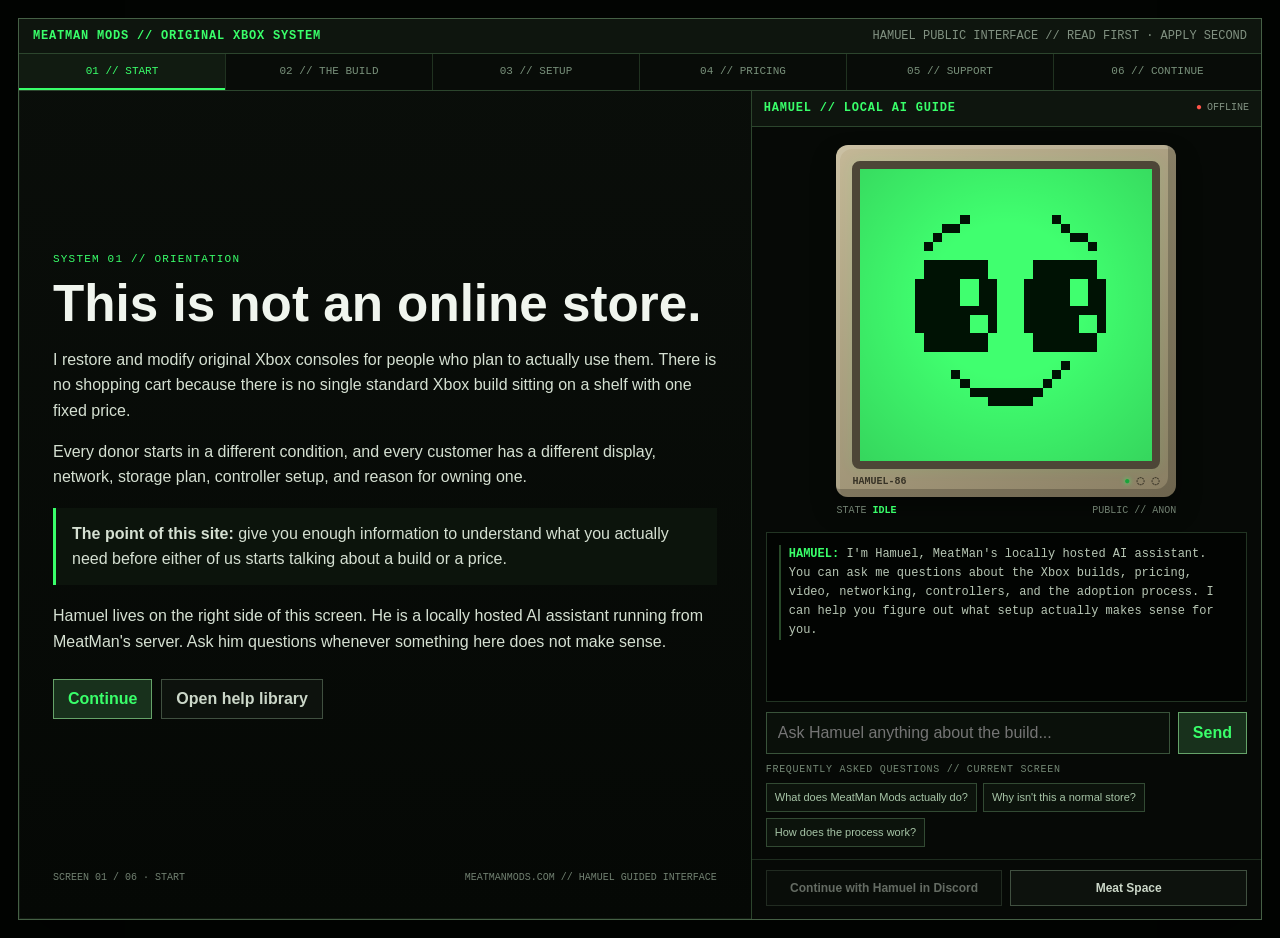
==== commit 35f62d3f: "refactor: make Hamuel the persistent site guide" ====
--- a/index.html
+++ b/index.html
@@ -1,546 +1,317 @@
 <!DOCTYPE html>
 <html lang="en">
 <head>
-  <meta charset="UTF-8" />
-  <meta name="viewport" content="width=device-width, initial-scale=1.0" />
-  <title>MeatMan Mods | Guided Tour</title>
-  <meta name="description" content="A guided tour through original Xbox restoration, pricing, modern display compatibility, networking, controllers, and the MeatMan Mods adoption process." />
+  <meta charset="UTF-8">
+  <meta name="viewport" content="width=device-width, initial-scale=1.0">
+  <meta name="description" content="MeatMan Mods original Xbox restoration, setup, adoption, and support.">
+  <title>MeatMan Mods // Hamuel Guided Console</title>
   <style>
     :root {
-      --bg:#0b0f0b; --panel:#121812; --panel-2:#181f18; --line:#2c3a2c; --green:#8acb88; --green-bright:#b7ef9d;
-      --text:#e6efe3; --muted:#a7b3a3; --warn:#d8b15f; --danger:#d97979; --shadow:rgba(0,0,0,0.45); --max:1020px;
+      --bg:#050805; --panel:#0b100b; --panel2:#101710; --line:#2c452d;
+      --green:#39ff6a; --green2:#8cff9f; --text:#d5e0d2; --muted:#819181;
+      --amber:#ffbf35; --red:#ff5449; --shell:#b9ad8f; --shadow:rgba(0,0,0,.48);
     }
     * { box-sizing:border-box; }
-    html, body { min-height:100%; }
-    body {
-      margin:0; font-family:Verdana, Tahoma, Arial, sans-serif;
-      background: radial-gradient(circle at top left, #173117 0%, transparent 30%), linear-gradient(180deg, #0b0f0b 0%, #0f140f 100%);
-      color:var(--text); line-height:1.62;
-    }
-    a { color:var(--green-bright); text-decoration:none; }
-    a:hover { text-decoration:underline; }
-    .wrap { width:min(calc(100% - 32px), var(--max)); margin:0 auto; }
-    .top-strip {
-      background:#000; color:var(--green-bright); border-bottom:1px solid #294129; font-size:12px; padding:8px 0;
-    }
-    .top-strip .wrap { display:flex; justify-content:space-between; gap:16px; flex-wrap:wrap; }
-    header {
-      border-bottom:1px solid var(--line); background:rgba(9,12,9,0.92); backdrop-filter:blur(6px); position:sticky; top:0; z-index:40;
-    }
-    .nav { display:flex; align-items:center; justify-content:space-between; gap:20px; padding:14px 0; flex-wrap:wrap; }
-    .brand { font-size:28px; font-weight:700; color:var(--green-bright); text-shadow:1px 1px 0 #000; }
-    .brand small { display:block; font-size:11px; color:var(--muted); font-weight:400; letter-spacing:1.2px; text-transform:uppercase; margin-top:3px; }
-    .utility-links { display:flex; gap:16px; flex-wrap:wrap; font-size:13px; }
-
-    main { padding:34px 0 52px; }
-    .progress {
-      border:1px solid var(--line); background:#101610; padding:12px 14px; font-size:13px; color:var(--muted); margin-bottom:18px;
-      box-shadow:0 8px 18px var(--shadow);
-    }
-    .progress strong { color:var(--green-bright); }
-    .tour-stage {
-      display:none; background:linear-gradient(180deg, rgba(18,24,18,0.98), rgba(14,18,14,0.98)); border:1px solid var(--line);
-      box-shadow:0 16px 36px var(--shadow); padding:28px;
-    }
-    .tour-stage.active { display:block; }
-    .eyebrow {
-      display:inline-block; padding:4px 8px; border:1px solid #436343; background:#101610; color:var(--green-bright);
-      font-size:11px; text-transform:uppercase; letter-spacing:1px; margin-bottom:14px;
-    }
-    h1,h2,h3 { line-height:1.15; margin:0 0 14px; }
-    h1 { font-size:clamp(33px, 6vw, 56px); }
-    h2 { font-size:clamp(26px, 4vw, 38px); }
-    h3 { font-size:20px; color:var(--green-bright); }
-    p { margin:0 0 14px; }
-    ul { margin:0 0 14px 20px; padding:0; }
-    li { margin-bottom:8px; }
-    .muted { color:var(--muted); }
-    .quote {
-      border-left:4px solid #5f8d5f; padding-left:14px; color:var(--green-bright); margin:18px 0; font-style:italic;
-    }
-    .callout, .warning, .danger {
-      padding:14px 16px; margin:18px 0; border-left:4px solid var(--green); background:#0d150d;
-    }
-    .warning { border-left-color:var(--warn); background:#181307; color:#ead79a; }
-    .danger { border-left-color:var(--danger); background:#180d0d; color:#f0c3c3; }
-    .panel { background:var(--panel-2); border:1px solid var(--line); padding:18px; }
-    .grid-2 { display:grid; grid-template-columns:repeat(2, 1fr); gap:16px; }
-    .grid-4 { display:grid; grid-template-columns:repeat(2, 1fr); gap:16px; }
-    .button-row { display:flex; gap:12px; flex-wrap:wrap; margin-top:22px; }
-    .btn {
-      display:inline-block; padding:12px 18px; border:1px solid #658f65; background:linear-gradient(180deg,#294729,#1c311c);
-      color:#fff; font-weight:700; font-size:14px; cursor:pointer;
-    }
-    .btn.secondary { background:#131913; color:var(--green-bright); border-color:#415741; }
-    .btn:disabled { opacity:0.65; cursor:default; }
-    .subtle-link { font-size:13px; }
-    .dongle-rule {
-      display:flex; align-items:flex-start; gap:12px; background:#0a120a; border:1px solid #3a5a3a; padding:12px 16px; margin:20px 0; font-size:13px; color:var(--muted);
-    }
-    .dongle-badge {
-      flex-shrink:0; background:var(--green-bright); color:#000; font-weight:bold; font-size:11px; padding:4px 8px; text-transform:uppercase; letter-spacing:0.5px; white-space:nowrap;
-    }
-    .compare-table { width:100%; border-collapse:collapse; font-size:13px; margin:0 0 18px; }
-    .compare-table th { background:#1a261a; color:var(--green-bright); padding:10px 12px; text-align:left; border-bottom:2px solid var(--line); font-size:12px; text-transform:uppercase; letter-spacing:0.5px; }
-    .compare-table td { padding:9px 12px; border-bottom:1px solid #1e281e; vertical-align:top; }
-    .compare-table tr:nth-child(even) td { background:#0f150f; }
-    .good { color:var(--green-bright); }
-    .bad { color:#e87070; }
-    .mid { color:var(--warn); }
-    .end-cta {
-      padding:24px; text-align:center; background:linear-gradient(180deg, rgba(28,49,28,0.95), rgba(15,22,15,0.95)); border:1px solid #466246; box-shadow:0 16px 36px var(--shadow); margin-top:26px;
-    }
-    footer { border-top:1px solid var(--line); padding:24px 0 40px; color:var(--muted); font-size:12px; }
-    .tiny { font-size:12px; color:var(--muted); }
-
-    .modal {
-      position:fixed; inset:0; background:rgba(0,0,0,0.78); display:none; align-items:center; justify-content:center; padding:20px; z-index:120;
-    }
-    .modal.open { display:flex; }
-    .modal-card {
-      width:min(1100px, 100%); height:min(86vh, 900px); background:#0a0a0a; border:1px solid #4d6b4d; box-shadow:0 18px 42px rgba(0,0,0,0.6); display:flex; flex-direction:column;
-    }
-    .modal-head {
-      display:flex; align-items:center; justify-content:space-between; gap:12px; padding:10px 12px; background:#111811; border-bottom:1px solid #2e412e;
-    }
-    .modal-title { color:var(--green-bright); font-weight:700; font-size:14px; }
-    .modal iframe { border:0; width:100%; height:100%; background:#fff; }
-
-
-    .hero-grid { display:grid; grid-template-columns:minmax(0,1.05fr) minmax(320px,.95fr); gap:20px; align-items:start; }
-    .hamuel-terminal { background:#070b07; border:1px solid #4b704b; box-shadow:inset 0 0 0 1px #101a10, 0 12px 28px rgba(0,0,0,.35); min-width:0; }
-    .hamuel-terminal-head { display:flex; justify-content:space-between; gap:12px; align-items:center; padding:10px 12px; border-bottom:1px solid #304430; background:#0e150e; }
-    .hamuel-terminal-title { color:var(--green-bright); font-weight:700; font-size:13px; letter-spacing:.7px; }
-    .hamuel-status { color:var(--muted); font-size:11px; white-space:nowrap; }
-    .hamuel-status::before { content:'●'; color:var(--green-bright); margin-right:6px; }
-    .hamuel-status[data-connection="offline"]::before { color:#d27d42; }
-    .hamuel-console-main { display:grid; grid-template-columns:minmax(145px,.72fr) minmax(0,1.28fr); min-height:230px; border-bottom:1px solid #263526; }
-    .hamuel-avatar-bay { padding:12px; background:#080c08; border-right:1px solid #263526; display:flex; flex-direction:column; justify-content:center; }
-    .hamuel-crt { width:min(100%,210px); margin:0 auto; padding:9px 9px 7px; border:4px solid #6d634d; border-radius:9px 9px 5px 5px; background:#b9ad8f; box-shadow:0 10px 18px rgba(0,0,0,.45), inset 0 0 0 2px #d4c9aa; }
-    .hamuel-crt-screen { position:relative; overflow:hidden; padding:5px; border:5px solid #29261f; border-radius:7px; background:#39ff6a; box-shadow:inset 0 0 18px rgba(0,18,4,.8), 0 0 13px rgba(57,255,106,.18); }
-    .hamuel-crt-screen::after { content:''; position:absolute; inset:0; pointer-events:none; background:repeating-linear-gradient(to bottom,rgba(0,0,0,0) 0,rgba(0,0,0,0) 3px,rgba(0,0,0,.11) 4px,rgba(0,0,0,.11) 5px); mix-blend-mode:multiply; }
-    .hamuel-crt-screen::before { content:''; position:absolute; inset:0; z-index:2; pointer-events:none; background:linear-gradient(115deg,rgba(255,255,255,.10),transparent 24%,transparent 72%,rgba(255,255,255,.035)); }
+    html, body { margin:0; min-height:100%; background:#020402; color:var(--text); font-family:Arial,Helvetica,sans-serif; }
+    body { padding:18px; }
+    button, input { font:inherit; }
+    button, a { -webkit-tap-highlight-color:transparent; }
+    a { color:var(--green2); }
+    .computer {
+      width:min(1440px,100%); margin:0 auto; min-height:calc(100vh - 36px);
+      background:linear-gradient(180deg,#0a0e0a,#050805); border:1px solid #456045;
+      box-shadow:0 24px 70px var(--shadow), inset 0 0 0 1px #111a11; display:flex; flex-direction:column;
+    }
+    .system-bar { display:flex; justify-content:space-between; gap:16px; align-items:center; padding:10px 14px; border-bottom:1px solid var(--line); background:#0e150e; font:12px/1.2 Consolas,'Courier New',monospace; }
+    .system-brand { color:var(--green); letter-spacing:.8px; font-weight:700; }
+    .system-meta { color:var(--muted); text-align:right; }
+    .screen-tabs { display:grid; grid-template-columns:repeat(6,1fr); border-bottom:1px solid var(--line); background:#080c08; }
+    .screen-tabs button { border:0; border-right:1px solid #203220; background:transparent; color:#78907a; padding:11px 8px; cursor:pointer; font:11px/1.25 Consolas,'Courier New',monospace; text-transform:uppercase; }
+    .screen-tabs button:last-child { border-right:0; }
+    .screen-tabs button:hover, .screen-tabs button.active { background:#111b11; color:var(--green); }
+    .screen-tabs button.active { box-shadow:inset 0 -2px var(--green); }
+    .app-shell { flex:1; display:grid; grid-template-columns:minmax(0,1.18fr) minmax(390px,.82fr); min-height:0; }
+    .content-bay { padding:34px; border-right:1px solid var(--line); min-width:0; display:flex; flex-direction:column; }
+    .screen-content { flex:1; min-height:0; display:flex; }
+    .screen-page { display:none; width:100%; align-self:center; max-width:800px; animation:screenIn .18s ease-out; }
+    .screen-page.active { display:block; }
+    @keyframes screenIn { from { opacity:.25; transform:translateY(5px); } to { opacity:1; transform:none; } }
+    .eyebrow { font:11px/1.2 Consolas,'Courier New',monospace; letter-spacing:1.2px; text-transform:uppercase; color:var(--green); margin-bottom:9px; }
+    h1,h2 { margin:0 0 16px; color:#f0f5ee; line-height:1.08; }
+    h1 { font-size:clamp(32px,4vw,58px); }
+    h2 { font-size:clamp(27px,3vw,44px); }
+    h3 { margin:0 0 8px; color:var(--green2); font-size:16px; }
+    p, li { line-height:1.6; }
+    p { margin:0 0 15px; }
+    ul { margin:8px 0 0; padding-left:20px; }
+    .callout { padding:14px 16px; border-left:3px solid var(--green); background:#0c140c; margin:18px 0; line-height:1.55; }
+    .grid-2,.grid-3 { display:grid; gap:12px; margin:18px 0; }
+    .grid-2 { grid-template-columns:repeat(2,minmax(0,1fr)); }
+    .grid-3 { grid-template-columns:repeat(3,minmax(0,1fr)); }
+    .card { background:#0a100a; border:1px solid #263b26; padding:15px; }
+    .card p { margin-bottom:0; font-size:14px; }
+    .screen-actions { display:flex; flex-wrap:wrap; gap:9px; margin-top:24px; }
+    .btn { border:1px solid #4e7650; background:#132013; color:var(--green); padding:10px 14px; cursor:pointer; text-decoration:none; display:inline-block; font-weight:700; }
+    .btn:hover { background:#1b2b1b; }
+    .btn.secondary { color:#cbd7c8; border-color:#405040; background:#0d120d; }
+    .btn.primary { background:#18311c; border-color:#65a369; }
+    .content-footer { margin-top:24px; color:#718071; font:10px/1.4 Consolas,'Courier New',monospace; display:flex; justify-content:space-between; gap:12px; }
+    .program-window { display:none; flex:1; min-height:0; border:1px solid #2a402b; background:#050805; flex-direction:column; }
+    .content-bay.program-open .screen-content { display:none; }
+    .content-bay.program-open .program-window { display:flex; }
+    .program-head { display:flex; justify-content:space-between; gap:10px; align-items:center; padding:9px 10px; background:#0d150d; border-bottom:1px solid #2a402b; color:var(--green); font:700 11px/1.2 Consolas,'Courier New',monospace; }
+    .program-frame { width:100%; flex:1; min-height:620px; border:0; background:#fff; }
+    .program-close { border:1px solid #415b42; background:#0a0f0a; color:#becbbe; padding:5px 8px; cursor:pointer; }
+
+    .hamuel-bay { min-width:0; background:#050705; display:flex; align-items:stretch; }
+    .hamuel-terminal { width:100%; display:flex; flex-direction:column; min-height:100%; background:#060906; }
+    .hamuel-terminal-head { display:flex; justify-content:space-between; gap:10px; align-items:center; padding:10px 12px; border-bottom:1px solid var(--line); background:#0e150e; }
+    .hamuel-terminal-title { color:var(--green); font:700 12px/1.2 Consolas,'Courier New',monospace; letter-spacing:.8px; }
+    .hamuel-status { color:var(--muted); font:10px/1.2 Consolas,'Courier New',monospace; white-space:nowrap; }
+    .hamuel-status::before { content:'●'; color:var(--green); margin-right:5px; }
+    .hamuel-status[data-connection="offline"]::before { color:var(--red); }
+    .hamuel-avatar-bay { padding:18px 18px 10px; display:flex; flex-direction:column; align-items:center; }
+    .hamuel-crt { width:min(340px,88%); background:linear-gradient(145deg,#c4b897,#897e63); padding:16px 16px 10px; border-radius:12px; box-shadow:inset -8px -8px 0 rgba(32,28,20,.26), inset 4px 4px 0 rgba(255,255,255,.12), 0 13px 24px rgba(0,0,0,.36); }
+    .hamuel-crt-screen { position:relative; border:8px solid #4d4637; background:#111; border-radius:8px; overflow:hidden; box-shadow:inset 0 0 18px #000, 0 0 14px rgba(57,255,106,.1); }
+    .hamuel-crt-screen::after { content:''; pointer-events:none; position:absolute; inset:0; background:radial-gradient(circle at 50% 45%,transparent 35%,rgba(0,0,0,.16) 100%); }
     #hamuel-avatar { display:block; width:100%; height:auto; aspect-ratio:1; image-rendering:pixelated; }
-    .hamuel-crt-controls { display:flex; align-items:center; justify-content:space-between; gap:8px; margin-top:7px; color:#29261f; font:700 9px/1.1 Consolas,'Courier New',monospace; letter-spacing:.4px; }
-    .hamuel-crt-led { color:#28b94b; text-shadow:0 0 5px rgba(40,185,75,.8); }
-    .hamuel-crt-knobs { letter-spacing:2px; color:#6d634d; }
-    .hamuel-avatar-meta { display:flex; justify-content:space-between; gap:8px; margin-top:8px; color:#6f8b70; font:10px/1.2 Consolas,'Courier New',monospace; text-transform:uppercase; }
-    .hamuel-avatar-meta strong { color:var(--green-bright); font-weight:600; }
-    .hamuel-transcript { min-height:230px; max-height:300px; overflow:auto; padding:12px; font-family:Consolas, 'Courier New', monospace; font-size:12px; line-height:1.55; background:#050805; }
+    .hamuel-crt-controls { display:flex; justify-content:space-between; align-items:center; color:#383327; margin-top:8px; font:700 10px/1 Consolas,'Courier New',monospace; }
+    .hamuel-crt-led { color:#1aa43c; text-shadow:0 0 5px #39ff6a; }
+    .hamuel-avatar-meta { width:min(340px,88%); display:flex; justify-content:space-between; gap:8px; color:#718071; font:10px/1.2 Consolas,'Courier New',monospace; margin-top:8px; }
+    .hamuel-avatar-meta strong { color:var(--green); }
+    .hamuel-transcript { flex:1; min-height:170px; max-height:270px; overflow:auto; margin:5px 14px 0; padding:12px; border:1px solid #223423; background:#020402; font:12px/1.55 Consolas,'Courier New',monospace; }
     .hamuel-line { margin:0 0 10px; white-space:pre-wrap; overflow-wrap:anywhere; }
-    .hamuel-line strong { color:var(--green-bright); }
-    .hamuel-line.user strong { color:#d7e7d2; }
-    .hamuel-quick { display:flex; flex-wrap:wrap; gap:6px; padding:0 12px 10px; }
-    .hamuel-quick button { font:inherit; font-size:11px; color:var(--green-bright); background:#101610; border:1px solid #3d563d; padding:7px 8px; cursor:pointer; }
-    .hamuel-form { display:flex; gap:8px; padding:10px 12px; border-top:1px solid #263526; }
-    .hamuel-form input { min-width:0; flex:1; background:#0d130d; color:var(--text); border:1px solid #3d563d; padding:10px 11px; font:inherit; font-size:16px; }
-    .hamuel-form button { flex:0 0 auto; }
-    .hamuel-handoff { padding:0 12px 12px; }
-    .hamuel-handoff .btn { width:100%; text-align:center; }
-    .hamuel-handoff .btn[disabled] { opacity:.55; cursor:not-allowed; }
-    .hamuel-note { margin:8px 0 0; color:var(--muted); font-size:11px; }
-
-
-    @media (max-width: 820px) {
-      .grid-2, .grid-4, .hero-grid { grid-template-columns:1fr; }
-      .nav { flex-direction:column; align-items:flex-start; }
-      .tour-stage { padding:22px; }
-      .dongle-rule { flex-direction:column; }
-      .hamuel-console-main { grid-template-columns:1fr; }
-      .hamuel-avatar-bay { border-right:0; border-bottom:1px solid #263526; }
-      .hamuel-crt { width:min(72vw,230px); }
-      .hamuel-transcript { min-height:170px; max-height:240px; }
+    .hamuel-line strong { color:var(--green); }
+    .hamuel-line.user strong { color:#dce5da; }
+    .hamuel-line.guide { color:#b8c7b5; border-left:2px solid #284929; padding-left:8px; }
+    .hamuel-form { display:flex; gap:8px; padding:10px 14px 8px; }
+    .hamuel-form input { min-width:0; flex:1; background:#0a100a; color:var(--text); border:1px solid #39533a; padding:11px; font-size:16px; }
+    .faq-zone { padding:0 14px 12px; }
+    .faq-label { color:#738774; font:10px/1.2 Consolas,'Courier New',monospace; text-transform:uppercase; letter-spacing:.7px; margin:2px 0 7px; }
+    .hamuel-quick { display:flex; flex-wrap:wrap; gap:6px; }
+    .hamuel-quick button { background:#0c130c; border:1px solid #324a33; color:#a7c5a7; padding:7px 8px; cursor:pointer; font:11px/1.2 Arial,Helvetica,sans-serif; }
+    .hamuel-quick button:hover { color:var(--green); border-color:#557b57; }
+    .hamuel-handoff { border-top:1px solid #1e2d1f; padding:10px 14px 13px; display:flex; gap:8px; }
+    .hamuel-handoff .btn { flex:1; text-align:center; font-size:12px; }
+    .hamuel-handoff button[disabled] { opacity:.48; cursor:not-allowed; }
+
+    .modal { position:fixed; inset:0; z-index:50; display:none; place-items:center; padding:20px; background:rgba(0,0,0,.82); }
+    .modal.open { display:grid; }
+    .modal-card { width:min(1100px,100%); height:min(86vh,850px); background:#080b08; border:1px solid #466047; display:flex; flex-direction:column; }
+    .modal-head { display:flex; justify-content:space-between; gap:12px; align-items:center; padding:10px 12px; border-bottom:1px solid var(--line); }
+    .modal-title { color:var(--green); font:700 12px/1.2 Consolas,'Courier New',monospace; }
+    .modal iframe { width:100%; height:100%; border:0; background:#fff; }
+
+    @media (max-width:1000px) {
+      body { padding:0; }
+      .computer { min-height:100vh; border-left:0; border-right:0; }
+      .app-shell { grid-template-columns:1fr; }
+      .content-bay { border-right:0; border-bottom:1px solid var(--line); padding:26px 20px; }
+      .hamuel-terminal { min-height:auto; }
+      .hamuel-avatar-bay { padding-top:14px; }
+      .hamuel-crt { width:min(300px,84vw); }
+      .hamuel-avatar-meta { width:min(300px,84vw); }
+      .hamuel-transcript { min-height:150px; max-height:220px; }
+      .program-frame { min-height:72vh; }
+    }
+    @media (max-width:650px) {
+      .system-meta { display:none; }
+      .screen-tabs { grid-template-columns:repeat(3,1fr); }
+      .screen-tabs button:nth-child(3) { border-right:0; }
+      .screen-tabs button:nth-child(-n+3) { border-bottom:1px solid #203220; }
+      .grid-2,.grid-3 { grid-template-columns:1fr; }
+      .content-bay { padding:23px 16px; }
+      .content-footer { flex-direction:column; }
+      .hamuel-handoff { flex-direction:column; }
     }
   </style>
 </head>
 <body>
-  <div class="top-strip">
-    <div class="wrap">
-      <div>Original Xbox restoration, modification, and practical setup guidance.</div>
-      <div>No shopping cart. No one-size-fits-all build. Read first. Apply second.</div>
+  <main class="computer" aria-label="MeatMan Mods guided console">
+    <div class="system-bar">
+      <div class="system-brand">MEATMAN MODS // ORIGINAL XBOX SYSTEM</div>
+      <div class="system-meta">HAMUEL PUBLIC INTERFACE // READ FIRST · APPLY SECOND</div>
     </div>
-  </div>
-
-  <header>
-    <div class="wrap nav">
-      <div class="brand">MeatMan Mods<small>Original Xbox restoration and adoption</small></div>
-      <div class="utility-links">
-        <a href="buying-guide.html">Buying Guide</a>
-        <a href="help.html">Help / Guides</a>
-        <a href="ogx-mini.html">OGX-Mini</a>
-        <a href="#" id="open-meatspace">Meat Space</a>
-      </div>
-    </div>
-  </header>
-
-  <main>
-    <div class="wrap">
-      <div class="progress"><strong>Tour progress:</strong> <span id="progress-text">Start here — why this is not an online store.</span></div>
-
-      <section class="tour-stage active" data-step="0">
-        <div class="hero-grid">
-          <div>
-            <div class="eyebrow">Start Here</div>
+
+    <nav class="screen-tabs" aria-label="Guide sections">
+      <button class="active" type="button" data-screen="start">01 // Start</button>
+      <button type="button" data-screen="build">02 // The Build</button>
+      <button type="button" data-screen="modern_setup">03 // Setup</button>
+      <button type="button" data-screen="pricing">04 // Pricing</button>
+      <button type="button" data-screen="support">05 // Support</button>
+      <button type="button" data-screen="ready">06 // Continue</button>
+    </nav>
+
+    <div class="app-shell">
+      <section class="content-bay" aria-live="polite">
+        <div class="screen-content">
+          <article class="screen-page active" data-screen-page="start">
+            <div class="eyebrow">System 01 // Orientation</div>
             <h1>This is not an online store.</h1>
             <p>I restore and modify original Xbox consoles for people who plan to actually use them. There is no shopping cart because there is no single standard Xbox build sitting on a shelf with one fixed price.</p>
-            <p>Every console starts with a different donor, and every customer has a different display, network, storage plan, controller setup, and reason for owning one. Those details matter more than most people expect.</p>
-            <div class="callout"><strong>The short version:</strong> before I can tell you what an Xbox should cost, I need to know what you actually need the Xbox to do and what you plan to connect it to.</div>
-            <p>This tour explains the parts people usually do not know to ask about. It is intentionally broken into short sections so you can deal with one subject at a time.</p>
-            <div class="button-row"><button class="btn next-btn" type="button">Start the tour</button></div>
+            <p>Every donor starts in a different condition, and every customer has a different display, network, storage plan, controller setup, and reason for owning one.</p>
+            <div class="callout"><strong>The point of this site:</strong> give you enough information to understand what you actually need before either of us starts talking about a build or a price.</div>
+            <p>Hamuel lives on the right side of this screen. He is a locally hosted AI assistant running from MeatMan's server. Ask him questions whenever something here does not make sense.</p>
+            <div class="screen-actions"><button class="btn primary next-screen" type="button">Continue</button><a class="btn secondary program-link" href="help.html" data-program-title="HELP LIBRARY">Open help library</a></div>
+          </article>
+
+          <article class="screen-page" data-screen-page="build">
+            <div class="eyebrow">System 02 // The Console</div>
+            <h2>“I only want Rainbow Six” still requires a real Xbox build.</h2>
+            <p>A smaller game library can reduce how much storage you need. It does not remove the work required to make twenty-five-year-old hardware dependable.</p>
+            <div class="grid-2">
+              <div class="card"><h3>The donor matters</h3><p>Board revision, capacitor condition, corrosion, DVD health, prior repairs, ports, power supply, and storage condition all vary from console to console.</p></div>
+              <div class="card"><h3>The setup work still exists</h3><p>Inspection, cleaning, EEPROM backup, storage setup, dashboard/mod configuration, title updates, controller checks, networking, and testing still have to happen.</p></div>
+            </div>
+            <div class="callout">Most of the work is not “installing a lot of games.” It is turning an aging original Xbox into a system you can reliably plug in and use.</div>
+            <div class="screen-actions"><button class="btn secondary prev-screen" type="button">Back</button><button class="btn primary next-screen" type="button">Modern setup</button></div>
+          </article>
+
+          <article class="screen-page" data-screen-page="modern_setup">
+            <div class="eyebrow">System 03 // Modern Setup</div>
+            <h2>A 2001 console has to live in a 2026 house.</h2>
+            <p>The Xbox itself is only half of the system. Your television, network, and controller choices determine what else is required.</p>
+            <div class="grid-3">
+              <div class="card"><h3>Video</h3><p>The original Xbox outputs analog video, not HDMI. HDMI-only displays need a proper analog-to-digital solution; component is the preferred source when you want progressive-scan quality.</p></div>
+              <div class="card"><h3>Network</h3><p>The Xbox has wired 10/100 Ethernet and no built-in Wi-Fi. Insignia works well, but the physical network path and router still matter.</p></div>
+              <div class="card"><h3>Controllers</h3><p>OEM controllers are simple. Modern controllers need protocol translation such as an OGX-Mini; a cable that physically fits is not enough.</p></div>
+            </div>
+            <div class="screen-actions"><button class="btn secondary prev-screen" type="button">Back</button><button class="btn primary next-screen" type="button">Why pricing varies</button><a class="btn secondary program-link" href="ogx-mini.html" data-program-title="OGX-MINI">OGX-Mini details</a></div>
+          </article>
+
+          <article class="screen-page" data-screen-page="pricing">
+            <div class="eyebrow">System 04 // Pricing</div>
+            <h2>There is no useful one-line answer to “How much is an Xbox?”</h2>
+            <p>The answer changes because the build changes. I would rather understand your setup first than hand you a fake universal price that stops being true as soon as we talk about the actual console.</p>
+            <div class="grid-2">
+              <div class="card"><h3>What can change</h3><ul><li>Donor condition and repair work</li><li>Storage size/type</li><li>Video hardware</li><li>Controllers/adapters</li><li>Accessories and shipping</li></ul></div>
+              <div class="card"><h3>What does not disappear</h3><ul><li>Inspection and service</li><li>EEPROM and software setup</li><li>Testing</li><li>Making sure the build fits your real setup</li></ul></div>
+            </div>
+            <div class="callout">The goal is not to sell the most expensive Xbox. It is to build the Xbox that makes sense for what you are actually going to do with it.</div>
+            <div class="screen-actions"><button class="btn secondary prev-screen" type="button">Back</button><button class="btn primary next-screen" type="button">Support & ownership</button><a class="btn secondary program-link" href="buying-guide.html" data-program-title="BUYING GUIDE">Buying guide</a></div>
+          </article>
+
+          <article class="screen-page" data-screen-page="support">
+            <div class="eyebrow">System 05 // Ownership</div>
+            <h2>I stand behind the work. You are still adopting old hardware.</h2>
+            <p>The purpose of restoration is reliability, not pretending a twenty-five-year-old console has become a brand-new appliance. If something related to my work fails, I want to know about it and I will help diagnose it.</p>
+            <p>At the same time, an original Xbox is still a complicated piece of aging electronics. Displays change settings, routers behave differently, adapters fail, and old hardware can develop new problems.</p>
+            <div class="callout"><strong>The expectation:</strong> you do not need to become an Xbox technician, but you should be willing to communicate clearly and do basic troubleshooting when something unusual happens.</div>
+            <div class="screen-actions"><button class="btn secondary prev-screen" type="button">Back</button><button class="btn primary next-screen" type="button">I'm still interested</button></div>
+          </article>
+
+          <article class="screen-page" data-screen-page="ready">
+            <div class="eyebrow">System 06 // Continue</div>
+            <h2>If all of that still sounds reasonable, continue.</h2>
+            <p>The readiness check is short. It confirms that the basic hardware/setup concepts above make sense before the application asks about your television, network, storage, controller preferences, and intended use.</p>
+            <div class="grid-2">
+              <div class="card"><h3>New adoption / build</h3><p>Take the readiness check first, then continue into the application. The answers help me plan a build instead of guessing.</p></div>
+              <div class="card"><h3>Questions / existing customer</h3><p>Keep talking to Hamuel here, or continue with him in Discord once the public invite is connected. Discord gives him an authenticated identity and additional customer-safe tools.</p></div>
+            </div>
+            <div class="screen-actions"><a class="btn primary program-link" id="readiness-link" href="readiness-check.html" data-program-title="READINESS CHECK">Start readiness check</a><a class="btn secondary program-link" href="adoption-application.html" data-program-title="ADOPTION APPLICATION">Application</a><button class="btn secondary" id="open-meatspace-final" type="button">Meat Space</button><button class="btn secondary prev-screen" type="button">Back</button></div>
+          </article>
+        </div>
+        <div class="program-window" id="program-window" aria-live="polite">
+          <div class="program-head"><span id="program-title">PROGRAM</span><button class="program-close" id="program-close" type="button">CLOSE // RETURN</button></div>
+          <iframe class="program-frame" id="program-frame" title="MeatMan Mods program window"></iframe>
+        </div>
+        <div class="content-footer"><span id="screen-progress">SCREEN 01 / 06 · START</span><span>MEATMANMODS.COM // HAMUEL GUIDED INTERFACE</span></div>
+      </section>
+
+      <aside class="hamuel-bay">
+        <div class="hamuel-terminal" aria-label="Hamuel public site assistant" data-section="start" data-gateway="https://meatman-ms-7b61.tail5ebf20.ts.net:8443">
+          <div class="hamuel-terminal-head"><div class="hamuel-terminal-title">HAMUEL // LOCAL AI GUIDE</div><div class="hamuel-status" id="hamuel-status">CONNECTING</div></div>
+          <div class="hamuel-avatar-bay">
+            <div class="hamuel-crt"><div class="hamuel-crt-screen"><canvas id="hamuel-avatar" width="320" height="320" aria-label="Animated Hamuel avatar"></canvas></div><div class="hamuel-crt-controls"><span>HAMUEL-86</span><span><span class="hamuel-crt-led">●</span> ◌ ◌</span></div></div>
+            <div class="hamuel-avatar-meta"><span>STATE <strong id="hamuel-avatar-state">IDLE</strong></span><span>PUBLIC // ANON</span></div>
           </div>
-
-          <aside class="hamuel-terminal" aria-label="Hamuel site guide" data-gateway="https://meatman-ms-7b61.tail5ebf20.ts.net:8443">
-            <div class="hamuel-terminal-head">
-              <div class="hamuel-terminal-title">HAMUEL // PRE-ADOPTION TERMINAL</div>
-              <div class="hamuel-status" id="hamuel-status">CONNECTING</div>
-            </div>
-            <div class="hamuel-console-main">
-              <div class="hamuel-avatar-bay" aria-label="Animated Hamuel status display">
-                <div class="hamuel-crt">
-                  <div class="hamuel-crt-screen"><canvas id="hamuel-avatar" width="256" height="256" aria-label="Hamuel animated CRT avatar"></canvas></div>
-                  <div class="hamuel-crt-controls"><span>HAMUEL-86</span><span><span class="hamuel-crt-led">●</span> <span class="hamuel-crt-knobs">◌ ◌</span></span></div>
-                </div>
-                <div class="hamuel-avatar-meta"><span>STATE <strong id="hamuel-avatar-state">IDLE</strong></span><span>PUBLIC // ANON</span></div>
-              </div>
-              <div class="hamuel-transcript" id="hamuel-transcript" aria-live="polite">
-                <p class="hamuel-line"><strong>HAMUEL:</strong> Hey. I can answer questions about the Xbox builds, pricing, video, networking, controllers, the application, or Discord verification. Ask me something.</p>
-              </div>
-            </div>
-            <div class="hamuel-quick">
-              <button type="button" data-hamuel-question="Why isn't there a fixed price?">Price</button>
-              <button type="button" data-hamuel-question="I only want Rainbow Six. Why can't I get a cheap Xbox?">Only Rainbow Six</button>
-              <button type="button" data-hamuel-question="What do I need for HDMI?">HDMI</button>
-              <button type="button" data-hamuel-question="How does Discord verification work?">Discord</button>
-            </div>
-            <form class="hamuel-form" id="hamuel-form">
-              <input id="hamuel-input" name="question" maxlength="240" autocomplete="off" placeholder="Ask Hamuel a question..." aria-label="Ask Hamuel a question">
-              <button class="btn" type="submit">Send</button>
-            </form>
-            <div class="hamuel-handoff">
-              <button class="btn secondary" id="discord-handoff" type="button" disabled>Continue with Hamuel on Discord</button>
-              <p class="hamuel-note">Discord handoff will activate when the current server invite is connected. This site terminal is customer-safe and does not expose private Hamuel tools.</p>
-            </div>
-          </aside>
+          <div class="hamuel-transcript" id="hamuel-transcript" aria-live="polite"><p class="hamuel-line guide"><strong>HAMUEL:</strong> I'm Hamuel, MeatMan's locally hosted AI assistant. You can ask me questions about the Xbox builds, pricing, video, networking, controllers, and the adoption process. I can help you figure out what setup actually makes sense for you.</p></div>
+          <form class="hamuel-form" id="hamuel-form"><input id="hamuel-input" name="question" maxlength="1000" autocomplete="off" placeholder="Ask Hamuel anything about the build..." aria-label="Ask Hamuel a question"><button class="btn primary" type="submit">Send</button></form>
+          <div class="faq-zone"><div class="faq-label">Frequently asked questions // current screen</div><div class="hamuel-quick" id="hamuel-faq-list"></div></div>
+          <div class="hamuel-handoff"><button class="btn secondary" id="discord-handoff" type="button" disabled>Continue with Hamuel in Discord</button><button class="btn secondary" id="open-meatspace" type="button">Meat Space</button></div>
         </div>
-      </section>
-
-      <section class="tour-stage" data-step="1">
-        <div class="eyebrow">Step 1</div>
-        <h2>Why there is an application.</h2>
-        <p>I am not trying to make buying an Xbox difficult for the sake of it. The application is there because the wrong build for your setup wastes your money and creates support problems that could have been avoided before I ever shipped anything.</p>
-        <div class="grid-2">
-          <div class="panel"><h3>What I need to understand</h3><ul>
-            <li>What display you plan to use and what inputs it actually has</li>
-            <li>Whether the Xbox will be wired to your network and how</li>
-            <li>Whether you want Insignia and online play</li>
-            <li>How much storage you realistically need</li>
-            <li>Whether you want OEM or modern controllers</li>
-            <li>How comfortable you are troubleshooting old hardware</li>
-          </ul></div>
-          <div class="panel"><h3>What that lets me do</h3><ul>
-            <li>Recommend the build that fits your use instead of the most expensive one</li>
-            <li>Catch display or networking problems before they become your problem</li>
-            <li>Avoid selling you hardware or accessories you do not need</li>
-            <li>Explain the limitations before money changes hands</li>
-            <li>Know what needs to be tested before the console leaves me</li>
-          </ul></div>
-        </div>
-        <div class="button-row"><button class="btn secondary prev-btn" type="button">Back</button><button class="btn next-btn" type="button">Continue</button></div>
-      </section>
-
-      <section class="tour-stage" data-step="2">
-        <div class="eyebrow">Step 2</div>
-        <h2>“I only want to play Rainbow Six” does not make the Xbox cheap.</h2>
-        <p>This is one of the most common misunderstandings. The number of games you want changes how much storage makes sense. It does not remove the work required to make a twenty-plus-year-old console reliable.</p>
-        <table class="compare-table"><thead><tr><th>If you only want a few games...</th><th>What does not disappear</th></tr></thead><tbody>
-          <tr><td>A smaller hard drive may be enough.</td><td>The motherboard still has to be inspected, cleaned, serviced, and tested.</td></tr>
-          <tr><td>You may need fewer apps or extras.</td><td>The console still needs a reliable storage setup, dashboard, EEPROM backup, and configuration.</td></tr>
-          <tr><td>You may not need every accessory.</td><td>Your TV still needs a compatible video path and online play still needs a workable network.</td></tr>
-          <tr><td>Your final build can be simpler.</td><td>The donor console, repair parts, labor, testing, and shipping still exist.</td></tr>
-        </tbody></table>
-        <div class="warning">A small game library can reduce the size of the build. It does not turn restoration work into a $40 used-console transaction.</div>
-        <div class="button-row"><button class="btn secondary prev-btn" type="button">Back</button><button class="btn next-btn" type="button">Continue</button></div>
-      </section>
-
-      <section class="tour-stage" data-step="3">
-        <div class="eyebrow">Step 3</div>
-        <h2>What actually happens to a console before it leaves.</h2>
-        <p>“Modded Xbox” describes the software people see. Most of the work is everything underneath it.</p>
-        <div class="grid-2">
-          <div class="panel"><h3>Hardware and preservation</h3><ul>
-            <li>Full teardown, cleaning, and board inspection</li>
-            <li>Clock-capacitor service appropriate to the motherboard revision</li>
-            <li>Known problem capacitors inspected and replaced when required</li>
-            <li>Fresh thermal interface material and cooling inspection</li>
-            <li>DVD, controller ports, video output, and power behavior checked</li>
-            <li>EEPROM captured and preserved before storage work</li>
-          </ul></div>
-          <div class="panel"><h3>Storage, software, and testing</h3><ul>
-            <li>Hard-drive upgrade and lock/configuration matched to the console</li>
-            <li>Dashboard, applications, title updates, and file structure configured</li>
-            <li>Insignia and network setup tested when part of the build</li>
-            <li>Controllers and ports checked under real use</li>
-            <li>Extended stress testing before final clean and packing</li>
-            <li>Build information and EEPROM recovery material retained</li>
-          </ul></div>
-        </div>
-        <p>Some of that is bench work. Some of it is file transfer time. Some of it is simply running the machine long enough to learn whether it can be trusted.</p>
-        <div class="callout"><strong>About the DVD drive:</strong> even when it works, it is aging mechanical hardware. The normal day-to-day plan is to run installed games from the hard drive and avoid putting unnecessary hours on the optical drive.</div>
-        <div class="button-row"><button class="btn secondary prev-btn" type="button">Back</button><button class="btn next-btn" type="button">Continue</button></div>
-      </section>
-
-      <section class="tour-stage" data-step="4">
-        <div class="eyebrow">Step 4</div>
-        <h2>An analog console in a digital house.</h2>
-        <p>The original Xbox was designed around analog video. A modern HDMI-only television was not part of the design brief. Connecting the two means converting signals, and the quality of that conversion matters.</p>
-        <div class="grid-2">
-          <div class="panel"><h3>The console side</h3><ul>
-            <li>Composite is the lowest-quality native video path.</li>
-            <li>Component supports the progressive/high-definition modes people usually want.</li>
-            <li>The Xbox does not output HDMI natively.</li>
-            <li>CRT and older HDTV setups can behave very differently from modern panels.</li>
-          </ul></div>
-          <div class="panel"><h3>The modern-display side</h3><ul>
-            <li>An HDMI-only display needs a proper analog-to-digital adapter.</li>
-            <li>Cheap converters often start with the worst source signal and add more problems.</li>
-            <li>480p-era art can look harsh when scaled across a large 4K panel.</li>
-            <li>Your display choice is part of the Xbox setup, not an unrelated detail.</li>
-          </ul></div>
-        </div>
-        <div class="callout">For HDMI-only setups I generally recommend the Electron Shepherd XOUT because it uses the right signal path and handles the job without turning the display chain into another project.</div>
-        <p><a href="buying-guide.html#analog">Read the full analog/video explanation in the buying guide.</a></p>
-        <div class="button-row"><button class="btn secondary prev-btn" type="button">Back</button><button class="btn next-btn" type="button">Continue</button></div>
-      </section>
-
-      <section class="tour-stage" data-step="5">
-        <div class="eyebrow">Step 5</div>
-        <h2>Networking is still 2001 networking.</h2>
-        <p>The original Xbox has wired Ethernet. It does not have built-in Wi-Fi. If you want online play through Insignia, I need to know how the console is getting to your router and whether you can actually manage that router if something needs to change.</p>
-        <div class="grid-2">
-          <div class="panel"><h3>The easy case</h3><p>Direct Ethernet from the Xbox to a normal router or switch. This is the setup I can reason about, reproduce, and meaningfully help troubleshoot.</p></div>
-          <div class="panel"><h3>The complicated case</h3><p>ISP combo boxes, wireless bridges, powerline adapters, unusual firewall rules, or networks nobody has admin access to. These can work, but every extra layer creates another place for old hardware to disagree with modern infrastructure.</p></div>
-        </div>
-        <p>Your internet plan can be extremely fast and the Xbox can still have a networking problem. Bandwidth and compatibility are not the same thing.</p>
-        <p><a href="buying-guide.html#networking">Read the full networking section.</a></p>
-        <div class="button-row"><button class="btn secondary prev-btn" type="button">Back</button><button class="btn next-btn" type="button">Continue</button></div>
-      </section>
-
-      <section class="tour-stage" data-step="6">
-        <div class="eyebrow">Step 6</div>
-        <h2>Controllers and adapters are part of the system.</h2>
-        <p>Original Xbox controller ports are electrically related to USB, but a modern USB or Bluetooth controller does not become an Xbox controller because the plug can be adapted.</p>
-        <div class="grid-2">
-          <div class="panel"><h3>OEM controller</h3><p>The simplest option. It speaks the protocol the console expects and adds no translation layer.</p></div>
-          <div class="panel"><h3>Modern controller</h3><p>A device such as an OGX-Mini translates modern controller protocols into what the Xbox understands. That adds capability, but it is another piece of hardware that needs to be chosen and configured correctly.</p></div>
-        </div>
-        <p>The same general rule applies to video adapters, network bridges, and other accessories: compatibility is a system-level question. The Xbox is only one part of the chain.</p>
-        <p><a href="ogx-mini.html">Learn about the OGX-Mini builds.</a></p>
-        <div class="button-row"><button class="btn secondary prev-btn" type="button">Back</button><button class="btn next-btn" type="button">Continue</button></div>
-      </section>
-
-
-      <section class="tour-stage" data-step="7">
-        <div class="eyebrow">Step 7</div>
-        <h2>Why there is no one answer to “How much?”</h2>
-        <p>Price follows the actual build. I can estimate ranges, but I cannot responsibly quote one universal number before I know what I am building and what the donor console requires.</p>
-        <div class="grid-2">
-          <div class="panel"><h3>Things that change the cost</h3><ul>
-            <li>Condition and revision of the donor console</li>
-            <li>Capacitors, DVD drive, or other hardware that needs service</li>
-            <li>Hard-drive size and storage hardware</li>
-            <li>Video and controller adapters required by your setup</li>
-            <li>Special repair or recovery work</li>
-            <li>Shipping and packing requirements</li>
-          </ul></div>
-          <div class="panel"><h3>What I do not want to sell you</h3><ul>
-            <li>A bigger drive just because a bigger number sounds better</li>
-            <li>A modchip when the build does not need one</li>
-            <li>An HDMI adapter that does not fit your display plan</li>
-            <li>Accessories you will never use</li>
-            <li>A console I already know is a bad match for your setup</li>
-          </ul></div>
-        </div>
-        <div class="callout"><strong>The goal is not the cheapest Xbox or the most expensive Xbox.</strong> It is the correct Xbox for the person who is going to own it.</div>
-        <div class="button-row"><button class="btn secondary prev-btn" type="button">Back</button><button class="btn next-btn" type="button">Continue</button></div>
-      </section>
-
-      <section class="tour-stage" data-step="8">
-        <div class="eyebrow">Step 8</div>
-        <h2>What I stand behind, and what ownership means.</h2>
-        <p>I want the console to arrive working, documented, and tested for the setup we agreed on. I also want the owner to understand that this is modified twenty-plus-year-old hardware, not a sealed modern appliance.</p>
-        <div class="grid-2">
-          <div class="panel"><h3>My responsibility</h3><ul>
-            <li>Describe the build honestly</li>
-            <li>Repair and configure what I say I repaired and configured</li>
-            <li>Test the machine before it leaves</li>
-            <li>Keep recovery information that matters</li>
-            <li>Help diagnose a real problem instead of immediately blaming the customer</li>
-          </ul></div>
-          <div class="panel"><h3>Your responsibility</h3><ul>
-            <li>Use the display, adapters, and network setup we discussed</li>
-            <li>Read the documentation before changing settings</li>
-            <li>Ask before changing something you do not understand</li>
-            <li>Be able to explain what changed if a problem starts after you changed something</li>
-            <li>Accept that old hardware still has old-hardware limitations</li>
-          </ul></div>
-        </div>
-        <p>If you would rather understand every part of the machine yourself, I genuinely encourage learning to mod your own Xbox. I would rather help someone learn than sell them something they are not comfortable owning.</p>
-        <div class="button-row"><button class="btn secondary prev-btn" type="button">Back</button><button class="btn next-btn" type="button">Continue</button></div>
-      </section>
-
-      <section class="tour-stage" data-step="9">
-        <div class="eyebrow">Final Step</div>
-        <h2>If all of that still sounds reasonable, continue.</h2>
-        <p>The readiness check is short. It exists to confirm that the important parts of this tour made it through before the application asks me to evaluate your setup.</p>
-        <div class="end-cta">
-          <h3>Take the readiness check</h3>
-          <p>Pass it and the adoption application opens. Your tour timing is carried forward so the application record can show that you actually went through the material.</p>
-          <p><a class="btn" href="readiness-check.html">Start the readiness check</a></p>
-        </div>
-        <div class="grid-2" style="margin-top:18px;">
-          <div class="panel"><h3>Want more technical detail?</h3><p>The buying guide goes deeper on analog video, HDMI conversion, audio, networking, and controllers.</p><p><a href="buying-guide.html">Open the buying guide</a></p></div>
-          <div class="panel"><h3>Discord onboarding</h3><p>Hamuel already handles the in-server Verified-role handoff and opens the customer DM portal.</p><p><button class="btn secondary" type="button" disabled>Join Discord / Start Verification</button></p><p class="tiny">The current public server invite still needs to be connected before launch.</p></div>
-          <div class="panel"><h3>Want the backstory?</h3><p>The fake MySpace profile survived for a reason.</p><p><a href="#" id="open-meatspace-final">Open Meat Space</a></p></div>
-          <div class="panel"><h3>Already need help?</h3><p>Troubleshooting and customer guidance live on the help page.</p><p><a href="help.html">Open Help / Guides</a></p></div>
-        </div>
-        <div class="button-row"><button class="btn secondary prev-btn" type="button">Back</button></div>
-      </section>
+      </aside>
     </div>
   </main>
 
-
-  <footer>
-    <div class="wrap">
-      <p class="tiny">MeatMan Mods // Guided tour version</p>
-      <p class="tiny">MeatMan Mods // No virtual shopping cart. No digital checkout. Analog by design.</p>
-    </div>
-  </footer>
-
-  <div class="modal" id="xout-modal" aria-hidden="true">
-    <div class="modal-card" style="max-width:900px;height:auto;max-height:86vh;overflow:auto;background:#111811;">
-      <div class="modal-head">
-        <div class="modal-title">Electron Shepherd XOUT // Why it is the right adapter</div>
-        <button class="btn secondary" id="close-xout" type="button">Close window</button>
-      </div>
-      <div style="padding:18px;">
-        <p>The XOUT works well because it starts with the proper component signal, keeps the analog path short, and converts to digital without adding unnecessary complexity.</p>
-        <p>That matters because most cheap HDMI adapters are cheap by cutting the wrong corners: bad shielding, weak components, sloppy signal handling, stereo-only audio, and inconsistent results from one TV to the next.</p>
-        <p>The XOUT works across Xbox revisions, passes Dolby Digital, and solves the problem without turning your setup into an experiment. It is not magic. It is just the adapter that does the job the way it should have been done in the first place.</p>
-      </div>
-    </div>
-  </div>
-
-  <div class="modal" id="meatspace-modal" aria-hidden="true">
-    <div class="modal-card">
-      <div class="modal-head">
-        <div class="modal-title">Meat Space // Supplemental Lore Window</div>
-        <button class="btn secondary" id="close-meatspace" type="button">Close window</button>
-      </div>
-      <iframe src="meat-space.html" title="Meat Space profile"></iframe>
-    </div>
-  </div>
-
-  <div class="modal" id="ogx-modal" aria-hidden="true">
-    <div class="modal-card" style="max-width:900px;height:auto;max-height:86vh;overflow:auto;background:#111811;">
-      <div class="modal-head">
-        <div class="modal-title">OGX-Mini // What it is</div>
-        <button class="btn secondary" id="close-ogx" type="button">Close window</button>
-      </div>
-      <div style="padding:18px;">
-        <p>The OGX-Mini is an open-source controller adapter project for the original Xbox. It is not a retail product. There is no single official version — different builders produce it with different boards, different firmware, and different levels of quality control. That matters when you are shopping around.</p>
-        <p>The version I build is the <strong>DVD dongle style</strong> — it sits in the DVD drive bay area rather than hanging off the front controller ports. Clean install, no mess, no cable dangling out of the front of the console.</p>
-        <p>What it does: it translates between modern wireless controllers and the original Xbox's proprietary controller protocol. That translation introduces a small amount of latency — same as any protocol conversion. In practice you will not feel it. But it is not magic and anyone telling you otherwise is selling you something.</p>
-        <p>Not every version of the OGX-Mini supports every modern controller. Some builds have better firmware, better controller compatibility, and better reliability than others. If you are buying one from somewhere else, check what controllers are actually supported on that specific build before you commit.</p>
-        <p>If you want modern wireless controller support on original hardware done right, this is the answer. If you want zero additional complexity, use an OEM Xbox controller and call it a day.</p>
-      </div>
-    </div>
-  </div>
+  <div class="modal" id="meatspace-modal" aria-hidden="true"><div class="modal-card"><div class="modal-head"><div class="modal-title">MEAT SPACE // UNNECESSARY BACKSTORY</div><button class="btn secondary" id="close-meatspace" type="button">Close</button></div><iframe src="meat-space.html" title="Meat Space profile"></iframe></div></div>
 
   <script>
-    const stages = Array.from(document.querySelectorAll('.tour-stage'));
-    const progressText = document.getElementById('progress-text');
-    const labels = [
-      'Start here — why this is not an online store.',
-      'Step 1 of 8 — why there is an application.',
-      'Step 2 of 8 — why a small game list does not remove the real cost.',
-      'Step 3 of 8 — what happens to the hardware before it leaves.',
-      'Step 4 of 8 — analog video in a modern display setup.',
-      'Step 5 of 8 — networking and Insignia reality.',
-      'Step 6 of 8 — controllers, adapters, and compatibility.',
-      'Step 7 of 8 — why there is no universal price.',
-      'Step 8 of 8 — support and owner responsibility.',
-      'Final step — readiness check ahead.'
-    ];
-
-    let currentIndex = 0;
-    let tourStarted = false;
-    let tourStartTime = null;
-    let stepStartTime = Date.now();
-    const stepTimes = [];
-
-    function setStage(index) {
-      const elapsed = Math.round((Date.now() - stepStartTime) / 1000);
-      stepTimes[currentIndex] = (stepTimes[currentIndex] || 0) + elapsed;
-      currentIndex = Math.max(0, Math.min(index, stages.length - 1));
-      stages.forEach((stage, i) => stage.classList.toggle('active', i === currentIndex));
-      progressText.textContent = labels[currentIndex];
-      stepStartTime = Date.now();
-      if (!tourStarted && index > 0) {
-        tourStarted = true;
-        tourStartTime = Date.now();
+    const order = ['start','build','modern_setup','pricing','support','ready'];
+    const names = {start:'START',build:'THE BUILD',modern_setup:'MODERN SETUP',pricing:'PRICING',support:'SUPPORT',ready:'CONTINUE'};
+    const pages = [...document.querySelectorAll('[data-screen-page]')];
+    const tabs = [...document.querySelectorAll('[data-screen]')];
+    const progress = document.getElementById('screen-progress');
+    const contentBay = document.querySelector('.content-bay');
+    const programWindow = document.getElementById('program-window');
+    const programFrame = document.getElementById('program-frame');
+    const programTitle = document.getElementById('program-title');
+    const programClose = document.getElementById('program-close');
+    let current = 'start';
+    let startedAt = null;
+    let stepStartedAt = Date.now();
+    const stepTimes = {};
+
+    function recordTime() {
+      const elapsed = Math.round((Date.now() - stepStartedAt) / 1000);
+      stepTimes[current] = (stepTimes[current] || 0) + elapsed;
+      stepStartedAt = Date.now();
+    }
+    function setScreen(name) {
+      if (!order.includes(name) || name === current && pages.find(p => p.dataset.screenPage === name)?.classList.contains('active')) return;
+      recordTime();
+      closeProgram();
+      current = name;
+      if (!startedAt && name !== 'start') startedAt = Date.now();
+      pages.forEach(page => page.classList.toggle('active', page.dataset.screenPage === name));
+      tabs.forEach(tab => tab.classList.toggle('active', tab.dataset.screen === name));
+      const index = order.indexOf(name);
+      progress.textContent = `SCREEN ${String(index + 1).padStart(2,'0')} / 06 · ${names[name]}`;
+      window.dispatchEvent(new CustomEvent('hamuel:section', { detail:{ section:name } }));
+      window.scrollTo({top:0,behavior:'smooth'});
+    }
+    function openProgram(url, title) {
+      if (!url) return;
+      programTitle.textContent = title || 'PROGRAM';
+      programFrame.src = url;
+      contentBay.classList.add('program-open');
+      programWindow.scrollTop = 0;
+    }
+    function closeProgram() {
+      if (!contentBay.classList.contains('program-open')) return;
+      contentBay.classList.remove('program-open');
+      programFrame.src = 'about:blank';
+    }
+    programClose.addEventListener('click', closeProgram);
+    tabs.forEach(tab => tab.addEventListener('click', () => setScreen(tab.dataset.screen)));
+    document.addEventListener('click', event => {
+      const next = event.target.closest('.next-screen');
+      const prev = event.target.closest('.prev-screen');
+      if (next) setScreen(order[Math.min(order.length - 1, order.indexOf(current) + 1)]);
+      if (prev) setScreen(order[Math.max(0, order.indexOf(current) - 1)]);
+      const programLink = event.target.closest('.program-link');
+      if (programLink) {
+        event.preventDefault();
+        openProgram(programLink.getAttribute('href'), programLink.dataset.programTitle || programLink.textContent.trim());
       }
-      window.scrollTo({ top: 0, behavior: 'smooth' });
-    }
-
-    document.querySelectorAll('.next-btn').forEach(btn => btn.addEventListener('click', () => setStage(currentIndex + 1)));
-    document.querySelectorAll('.prev-btn').forEach(btn => btn.addEventListener('click', () => setStage(currentIndex - 1)));
-
-    document.addEventListener('click', function(e) {
-      const link = e.target.closest('a');
-      if (link && link.href && link.href.includes('readiness-check')) {
-        const elapsed = Math.round((Date.now() - stepStartTime) / 1000);
-        stepTimes[currentIndex] = (stepTimes[currentIndex] || 0) + elapsed;
-        const totalSeconds = tourStartTime ? Math.round((Date.now() - tourStartTime) / 1000) : 0;
-        const stepLog = stepTimes.map((t, i) => 'step' + i + ':' + (t || 0) + 's').join(', ');
-        sessionStorage.setItem('xbox_tour_total_seconds', totalSeconds);
-        sessionStorage.setItem('xbox_tour_step_times', stepLog);
-        sessionStorage.setItem('xbox_tour_started_at', tourStartTime ? new Date(tourStartTime).toISOString() : 'never');
+      const readiness = event.target.closest('#readiness-link');
+      if (readiness) {
+        recordTime();
+        sessionStorage.setItem('xbox_tour_total_seconds', startedAt ? Math.round((Date.now() - startedAt) / 1000) : 0);
+        sessionStorage.setItem('xbox_tour_step_times', order.map(k => `${k}:${stepTimes[k] || 0}s`).join(', '));
+        sessionStorage.setItem('xbox_tour_started_at', startedAt ? new Date(startedAt).toISOString() : 'never');
       }
     });
+
     const modal = document.getElementById('meatspace-modal');
-    const openBtn = document.getElementById('open-meatspace');
-    const openBtnFinal = document.getElementById('open-meatspace-final');
-    const closeBtn = document.getElementById('close-meatspace');
-    function closeModal() { modal.classList.remove('open'); modal.setAttribute('aria-hidden', 'true'); }
-    const xoutModal = document.getElementById('xout-modal');
-    const xoutOpen = document.getElementById('open-xout');
-    const xoutClose = document.getElementById('close-xout');
-    function closeXout() { xoutModal.classList.remove('open'); xoutModal.setAttribute('aria-hidden', 'true'); }
-    const ogxModal = document.getElementById('ogx-modal');
-    const ogxOpen = document.getElementById('open-ogx');
-    const ogxClose = document.getElementById('close-ogx');
-    function closeOgx() { ogxModal.classList.remove('open'); ogxModal.setAttribute('aria-hidden', 'true'); }
-    function openMeatspace(e) {
-      if (e) e.preventDefault();
-      modal.classList.add('open');
-      modal.setAttribute('aria-hidden', 'false');
-    }
-    if (openBtn) openBtn.addEventListener('click', openMeatspace);
-    if (openBtnFinal) openBtnFinal.addEventListener('click', openMeatspace);
-    closeBtn.addEventListener('click', closeModal);
-    modal.addEventListener('click', (e) => { if (e.target === modal) closeModal(); });
-    if (xoutOpen) { xoutOpen.addEventListener('click', (e) => { e.preventDefault(); xoutModal.classList.add('open'); xoutModal.setAttribute('aria-hidden','false'); }); }
-    xoutClose.addEventListener('click', closeXout);
-    xoutModal.addEventListener('click', (e) => { if (e.target === xoutModal) closeXout(); });
-    if (ogxOpen) { ogxOpen.addEventListener('click', (e) => { e.preventDefault(); ogxModal.classList.add('open'); ogxModal.setAttribute('aria-hidden','false'); }); }
-    const xoutOpen2 = document.getElementById('open-xout-2');
-    if (xoutOpen2) { xoutOpen2.addEventListener('click', (e) => { e.preventDefault(); xoutModal.classList.add('open'); xoutModal.setAttribute('aria-hidden','false'); }); }
-    ogxClose.addEventListener('click', closeOgx);
-    ogxModal.addEventListener('click', (e) => { if (e.target === ogxModal) closeOgx(); });
-    document.addEventListener('keydown', (e) => { if (e.key === 'Escape') { closeModal(); closeXout(); closeOgx(); } });
-
-
-
+    const openers = [document.getElementById('open-meatspace'), document.getElementById('open-meatspace-final')].filter(Boolean);
+    const closer = document.getElementById('close-meatspace');
+    function openMeatSpace() { modal.classList.add('open'); modal.setAttribute('aria-hidden','false'); }
+    function closeMeatSpace() { modal.classList.remove('open'); modal.setAttribute('aria-hidden','true'); }
+    openers.forEach(btn => btn.addEventListener('click', openMeatSpace));
+    closer.addEventListener('click', closeMeatSpace);
+    modal.addEventListener('click', e => { if (e.target === modal) closeMeatSpace(); });
+    document.addEventListener('keydown', e => { if (e.key === 'Escape') closeMeatSpace(); });
   </script>
   <script src="hamuel-avatar-data.js"></script>
   <script src="hamuel-site.js"></script>
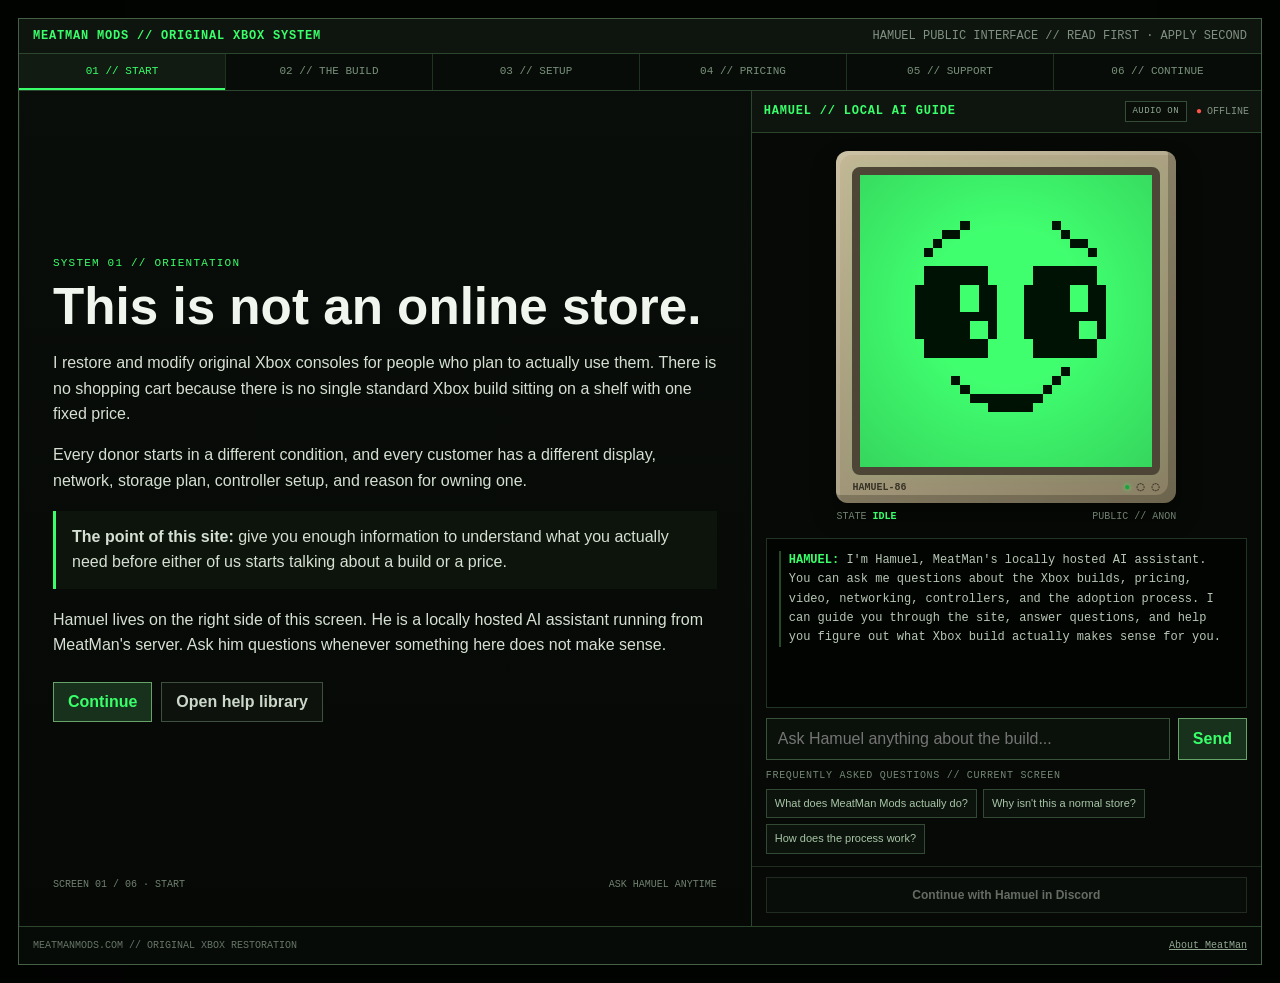
==== commit 6480d937: "feat: add Hamuel audio and About MeatMan" ====
--- a/index.html
+++ b/index.html
@@ -66,6 +66,10 @@
     .hamuel-bay { min-width:0; background:#050705; display:flex; align-items:stretch; }
     .hamuel-terminal { width:100%; display:flex; flex-direction:column; min-height:100%; background:#060906; }
     .hamuel-terminal-head { display:flex; justify-content:space-between; gap:10px; align-items:center; padding:10px 12px; border-bottom:1px solid var(--line); background:#0e150e; }
+    .hamuel-head-controls { display:flex; align-items:center; gap:9px; }
+    .audio-toggle { border:1px solid #354c36; background:#090e09; color:#91a792; padding:5px 7px; cursor:pointer; font:9px/1 Consolas,'Courier New',monospace; letter-spacing:.4px; }
+    .audio-toggle:hover { color:var(--green); border-color:#557b57; }
+    .audio-toggle[aria-pressed="true"] { color:#778077; border-color:#303830; }
     .hamuel-terminal-title { color:var(--green); font:700 12px/1.2 Consolas,'Courier New',monospace; letter-spacing:.8px; }
     .hamuel-status { color:var(--muted); font:10px/1.2 Consolas,'Courier New',monospace; white-space:nowrap; }
     .hamuel-status::before { content:'●'; color:var(--green); margin-right:5px; }
@@ -94,11 +98,15 @@
     .hamuel-handoff { border-top:1px solid #1e2d1f; padding:10px 14px 13px; display:flex; gap:8px; }
     .hamuel-handoff .btn { flex:1; text-align:center; font-size:12px; }
     .hamuel-handoff button[disabled] { opacity:.48; cursor:not-allowed; }
+    .site-footer { border-top:1px solid var(--line); background:#070b07; padding:9px 14px; display:flex; justify-content:space-between; gap:12px; align-items:center; color:#667467; font:10px/1.3 Consolas,'Courier New',monospace; }
+    .site-footer button { border:0; background:transparent; color:#91a792; padding:3px 0; cursor:pointer; text-decoration:underline; font:inherit; }
+    .site-footer button:hover { color:var(--green); }
 
     .modal { position:fixed; inset:0; z-index:50; display:none; place-items:center; padding:20px; background:rgba(0,0,0,.82); }
     .modal.open { display:grid; }
     .modal-card { width:min(1100px,100%); height:min(86vh,850px); background:#080b08; border:1px solid #466047; display:flex; flex-direction:column; }
     .modal-head { display:flex; justify-content:space-between; gap:12px; align-items:center; padding:10px 12px; border-bottom:1px solid var(--line); }
+    .modal-head-controls { display:flex; align-items:center; gap:8px; }
     .modal-title { color:var(--green); font:700 12px/1.2 Consolas,'Courier New',monospace; }
     .modal iframe { width:100%; height:100%; border:0; background:#fff; }
 
@@ -187,7 +195,7 @@
               <div class="card"><h3>What can change</h3><ul><li>Donor condition and repair work</li><li>Storage size/type</li><li>Video hardware</li><li>Controllers/adapters</li><li>Accessories and shipping</li></ul></div>
               <div class="card"><h3>What does not disappear</h3><ul><li>Inspection and service</li><li>EEPROM and software setup</li><li>Testing</li><li>Making sure the build fits your real setup</li></ul></div>
             </div>
-            <div class="callout">The goal is not to sell the most expensive Xbox. It is to build the Xbox that makes sense for what you are actually going to do with it.</div>
+            <div class="callout">The goal is not to sell the most expensive Xbox. It is to build the Xbox that makes sense for what you are actually going to do with it. Play games.</div>
             <div class="screen-actions"><button class="btn secondary prev-screen" type="button">Back</button><button class="btn primary next-screen" type="button">Support & ownership</button><a class="btn secondary program-link" href="buying-guide.html" data-program-title="BUYING GUIDE">Buying guide</a></div>
           </article>
 
@@ -208,33 +216,34 @@
               <div class="card"><h3>New adoption / build</h3><p>Take the readiness check first, then continue into the application. The answers help me plan a build instead of guessing.</p></div>
               <div class="card"><h3>Questions / existing customer</h3><p>Keep talking to Hamuel here, or continue with him in Discord once the public invite is connected. Discord gives him an authenticated identity and additional customer-safe tools.</p></div>
             </div>
-            <div class="screen-actions"><a class="btn primary program-link" id="readiness-link" href="readiness-check.html" data-program-title="READINESS CHECK">Start readiness check</a><a class="btn secondary program-link" href="adoption-application.html" data-program-title="ADOPTION APPLICATION">Application</a><button class="btn secondary" id="open-meatspace-final" type="button">Meat Space</button><button class="btn secondary prev-screen" type="button">Back</button></div>
+            <div class="screen-actions"><a class="btn primary program-link" id="readiness-link" href="readiness-check.html" data-program-title="READINESS CHECK">Start readiness check</a><a class="btn secondary program-link" href="adoption-application.html" data-program-title="ADOPTION APPLICATION">Application</a><button class="btn secondary prev-screen" type="button">Back</button></div>
           </article>
         </div>
         <div class="program-window" id="program-window" aria-live="polite">
           <div class="program-head"><span id="program-title">PROGRAM</span><button class="program-close" id="program-close" type="button">CLOSE // RETURN</button></div>
           <iframe class="program-frame" id="program-frame" title="MeatMan Mods program window"></iframe>
         </div>
-        <div class="content-footer"><span id="screen-progress">SCREEN 01 / 06 · START</span><span>MEATMANMODS.COM // HAMUEL GUIDED INTERFACE</span></div>
+        <div class="content-footer"><span id="screen-progress">SCREEN 01 / 06 · START</span><span>ASK HAMUEL ANYTIME</span></div>
       </section>
 
       <aside class="hamuel-bay">
         <div class="hamuel-terminal" aria-label="Hamuel public site assistant" data-section="start" data-gateway="https://meatman-ms-7b61.tail5ebf20.ts.net:8443">
-          <div class="hamuel-terminal-head"><div class="hamuel-terminal-title">HAMUEL // LOCAL AI GUIDE</div><div class="hamuel-status" id="hamuel-status">CONNECTING</div></div>
+          <div class="hamuel-terminal-head"><div class="hamuel-terminal-title">HAMUEL // LOCAL AI GUIDE</div><div class="hamuel-head-controls"><button class="audio-toggle site-audio-toggle" id="hamuel-audio-toggle" type="button" aria-pressed="false" title="Mute or unmute site audio">AUDIO ON</button><div class="hamuel-status" id="hamuel-status">CONNECTING</div></div></div>
           <div class="hamuel-avatar-bay">
             <div class="hamuel-crt"><div class="hamuel-crt-screen"><canvas id="hamuel-avatar" width="320" height="320" aria-label="Animated Hamuel avatar"></canvas></div><div class="hamuel-crt-controls"><span>HAMUEL-86</span><span><span class="hamuel-crt-led">●</span> ◌ ◌</span></div></div>
             <div class="hamuel-avatar-meta"><span>STATE <strong id="hamuel-avatar-state">IDLE</strong></span><span>PUBLIC // ANON</span></div>
           </div>
-          <div class="hamuel-transcript" id="hamuel-transcript" aria-live="polite"><p class="hamuel-line guide"><strong>HAMUEL:</strong> I'm Hamuel, MeatMan's locally hosted AI assistant. You can ask me questions about the Xbox builds, pricing, video, networking, controllers, and the adoption process. I can help you figure out what setup actually makes sense for you.</p></div>
+          <div class="hamuel-transcript" id="hamuel-transcript" aria-live="polite"><p class="hamuel-line guide"><strong>HAMUEL:</strong> I'm Hamuel, MeatMan's locally hosted AI assistant. You can ask me questions about the Xbox builds, pricing, video, networking, controllers, and the adoption process. I can guide you through the site, answer questions, and help you figure out what Xbox build actually makes sense for you.</p></div>
           <form class="hamuel-form" id="hamuel-form"><input id="hamuel-input" name="question" maxlength="1000" autocomplete="off" placeholder="Ask Hamuel anything about the build..." aria-label="Ask Hamuel a question"><button class="btn primary" type="submit">Send</button></form>
           <div class="faq-zone"><div class="faq-label">Frequently asked questions // current screen</div><div class="hamuel-quick" id="hamuel-faq-list"></div></div>
-          <div class="hamuel-handoff"><button class="btn secondary" id="discord-handoff" type="button" disabled>Continue with Hamuel in Discord</button><button class="btn secondary" id="open-meatspace" type="button">Meat Space</button></div>
+          <div class="hamuel-handoff"><button class="btn secondary" id="discord-handoff" type="button" disabled>Continue with Hamuel in Discord</button></div>
         </div>
       </aside>
     </div>
+    <footer class="site-footer"><span>MEATMANMODS.COM // ORIGINAL XBOX RESTORATION</span><button id="open-meatspace" type="button">About MeatMan</button></footer>
   </main>
 
-  <div class="modal" id="meatspace-modal" aria-hidden="true"><div class="modal-card"><div class="modal-head"><div class="modal-title">MEAT SPACE // UNNECESSARY BACKSTORY</div><button class="btn secondary" id="close-meatspace" type="button">Close</button></div><iframe src="meat-space.html" title="Meat Space profile"></iframe></div></div>
+  <div class="modal" id="meatspace-modal" aria-hidden="true"><div class="modal-card"><div class="modal-head"><div class="modal-title">ABOUT MEATMAN // MEAT SPACE</div><div class="modal-head-controls"><button class="audio-toggle site-audio-toggle" id="meatspace-audio-toggle" type="button" aria-pressed="false">AUDIO ON</button><button class="btn secondary" id="close-meatspace" type="button">Close</button></div></div><iframe id="meatspace-frame" src="meat-space.html" title="Meat Space profile"></iframe></div></div>
 
   <script>
     const order = ['start','build','modern_setup','pricing','support','ready'];
@@ -304,14 +313,40 @@
     });
 
     const modal = document.getElementById('meatspace-modal');
-    const openers = [document.getElementById('open-meatspace'), document.getElementById('open-meatspace-final')].filter(Boolean);
+    const meatspaceFrame = document.getElementById('meatspace-frame');
+    const openers = [document.getElementById('open-meatspace')].filter(Boolean);
     const closer = document.getElementById('close-meatspace');
-    function openMeatSpace() { modal.classList.add('open'); modal.setAttribute('aria-hidden','false'); }
-    function closeMeatSpace() { modal.classList.remove('open'); modal.setAttribute('aria-hidden','true'); }
+    function meatspaceAudio() {
+      try { return meatspaceFrame.contentDocument && meatspaceFrame.contentDocument.getElementById('meatspace-audio'); }
+      catch (_) { return null; }
+    }
+    function syncMeatSpaceAudio(restart = false) {
+      const audio = meatspaceAudio();
+      if (!audio) return;
+      const open = modal.classList.contains('open');
+      const muted = window.HamuelAudio && window.HamuelAudio.isMuted();
+      if (!open || muted) { audio.pause(); return; }
+      if (restart) audio.currentTime = 0;
+      const promise = audio.play();
+      if (promise && typeof promise.catch === 'function') promise.catch(() => {});
+    }
+    function openMeatSpace() {
+      modal.classList.add('open');
+      modal.setAttribute('aria-hidden','false');
+      syncMeatSpaceAudio(true);
+    }
+    function closeMeatSpace() {
+      const audio = meatspaceAudio();
+      if (audio) { audio.pause(); audio.currentTime = 0; }
+      modal.classList.remove('open');
+      modal.setAttribute('aria-hidden','true');
+    }
     openers.forEach(btn => btn.addEventListener('click', openMeatSpace));
     closer.addEventListener('click', closeMeatSpace);
     modal.addEventListener('click', e => { if (e.target === modal) closeMeatSpace(); });
     document.addEventListener('keydown', e => { if (e.key === 'Escape') closeMeatSpace(); });
+    meatspaceFrame.addEventListener('load', () => syncMeatSpaceAudio(false));
+    window.addEventListener('hamuel:audiochange', () => syncMeatSpaceAudio(false));
   </script>
   <script src="hamuel-avatar-data.js"></script>
   <script src="hamuel-site.js"></script>
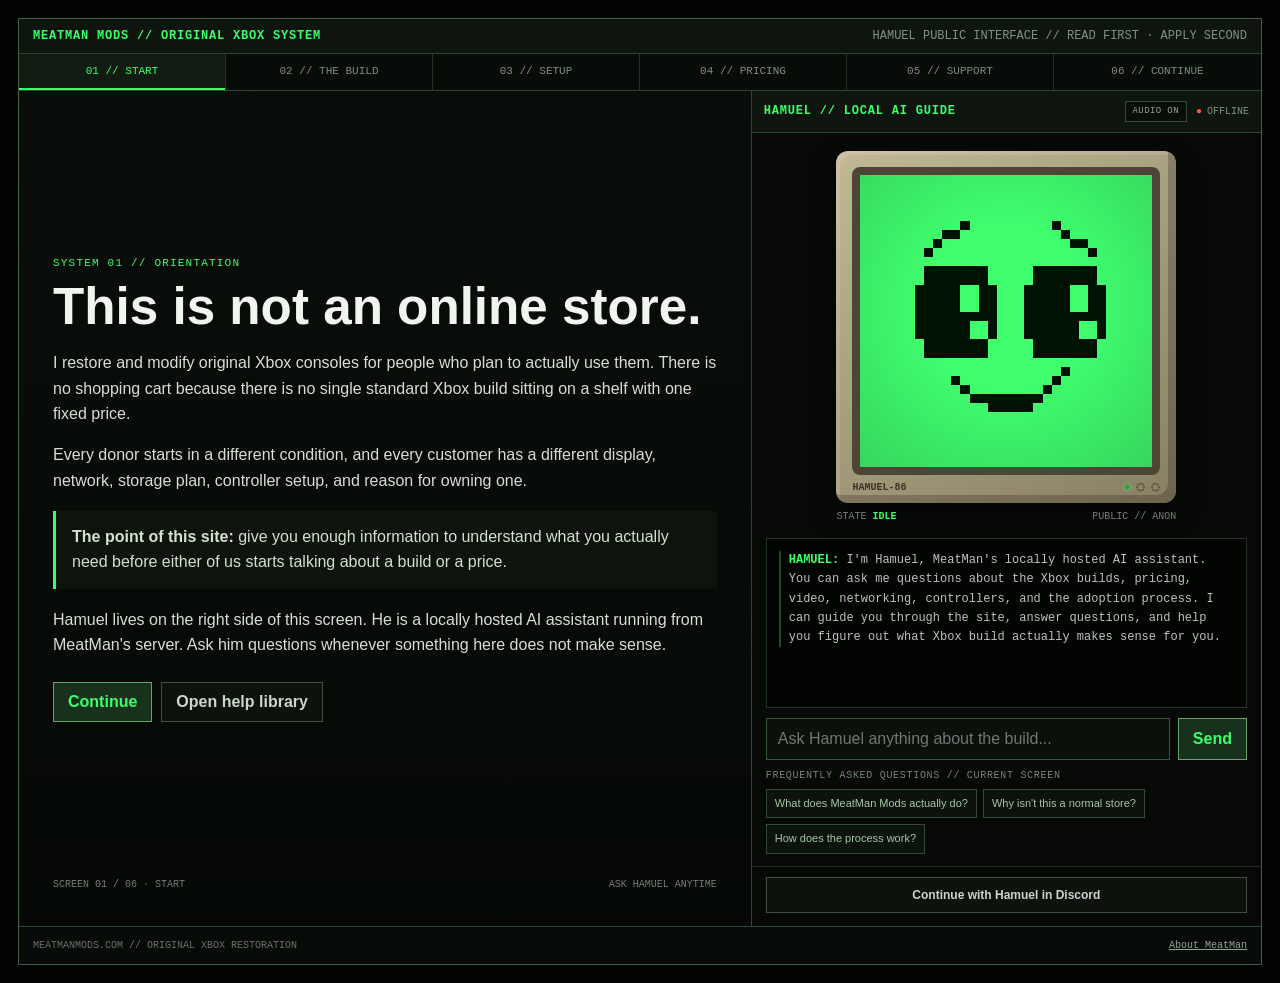
==== commit af87ea93: "feat: prepare Discord handoff" ====
--- a/index.html
+++ b/index.html
@@ -236,7 +236,7 @@
           <div class="hamuel-transcript" id="hamuel-transcript" aria-live="polite"><p class="hamuel-line guide"><strong>HAMUEL:</strong> I'm Hamuel, MeatMan's locally hosted AI assistant. You can ask me questions about the Xbox builds, pricing, video, networking, controllers, and the adoption process. I can guide you through the site, answer questions, and help you figure out what Xbox build actually makes sense for you.</p></div>
           <form class="hamuel-form" id="hamuel-form"><input id="hamuel-input" name="question" maxlength="1000" autocomplete="off" placeholder="Ask Hamuel anything about the build..." aria-label="Ask Hamuel a question"><button class="btn primary" type="submit">Send</button></form>
           <div class="faq-zone"><div class="faq-label">Frequently asked questions // current screen</div><div class="hamuel-quick" id="hamuel-faq-list"></div></div>
-          <div class="hamuel-handoff"><button class="btn secondary" id="discord-handoff" type="button" disabled>Continue with Hamuel in Discord</button></div>
+          <div class="hamuel-handoff"><button class="btn secondary" id="discord-handoff" type="button" data-discord-invite="" hidden>Continue with Hamuel in Discord</button></div>
         </div>
       </aside>
     </div>
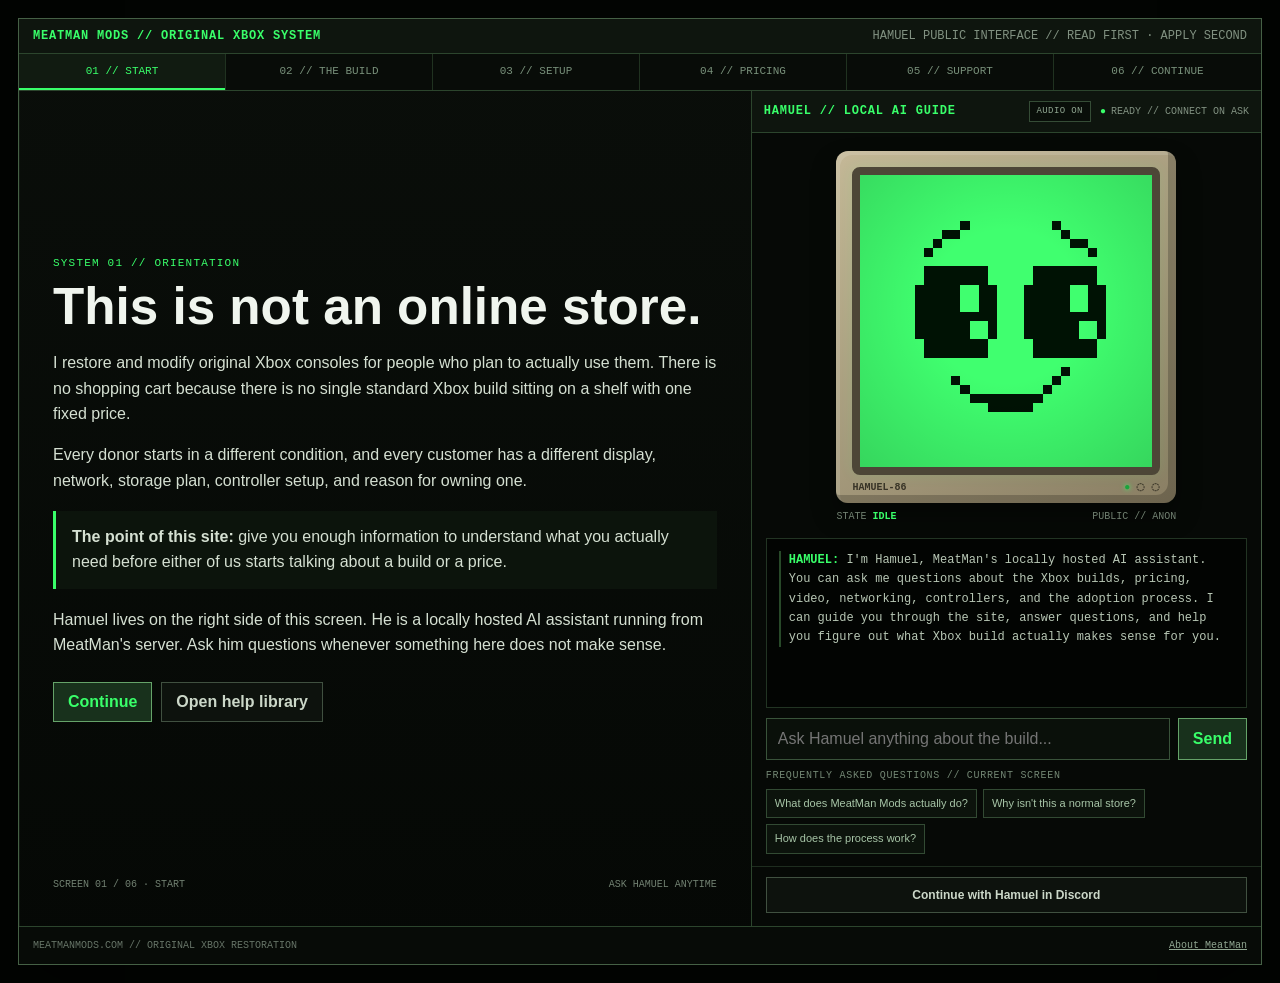
==== commit d6f18008: "fix: wire Discord onboarding and local network fallback" ====
--- a/index.html
+++ b/index.html
@@ -236,7 +236,7 @@
           <div class="hamuel-transcript" id="hamuel-transcript" aria-live="polite"><p class="hamuel-line guide"><strong>HAMUEL:</strong> I'm Hamuel, MeatMan's locally hosted AI assistant. You can ask me questions about the Xbox builds, pricing, video, networking, controllers, and the adoption process. I can guide you through the site, answer questions, and help you figure out what Xbox build actually makes sense for you.</p></div>
           <form class="hamuel-form" id="hamuel-form"><input id="hamuel-input" name="question" maxlength="1000" autocomplete="off" placeholder="Ask Hamuel anything about the build..." aria-label="Ask Hamuel a question"><button class="btn primary" type="submit">Send</button></form>
           <div class="faq-zone"><div class="faq-label">Frequently asked questions // current screen</div><div class="hamuel-quick" id="hamuel-faq-list"></div></div>
-          <div class="hamuel-handoff"><button class="btn secondary" id="discord-handoff" type="button" data-discord-invite="" hidden>Continue with Hamuel in Discord</button></div>
+          <div class="hamuel-handoff"><button class="btn secondary" id="discord-handoff" type="button" data-discord-invite="https://discord.gg/h7JqPmj8P" hidden>Continue with Hamuel in Discord</button></div>
         </div>
       </aside>
     </div>
